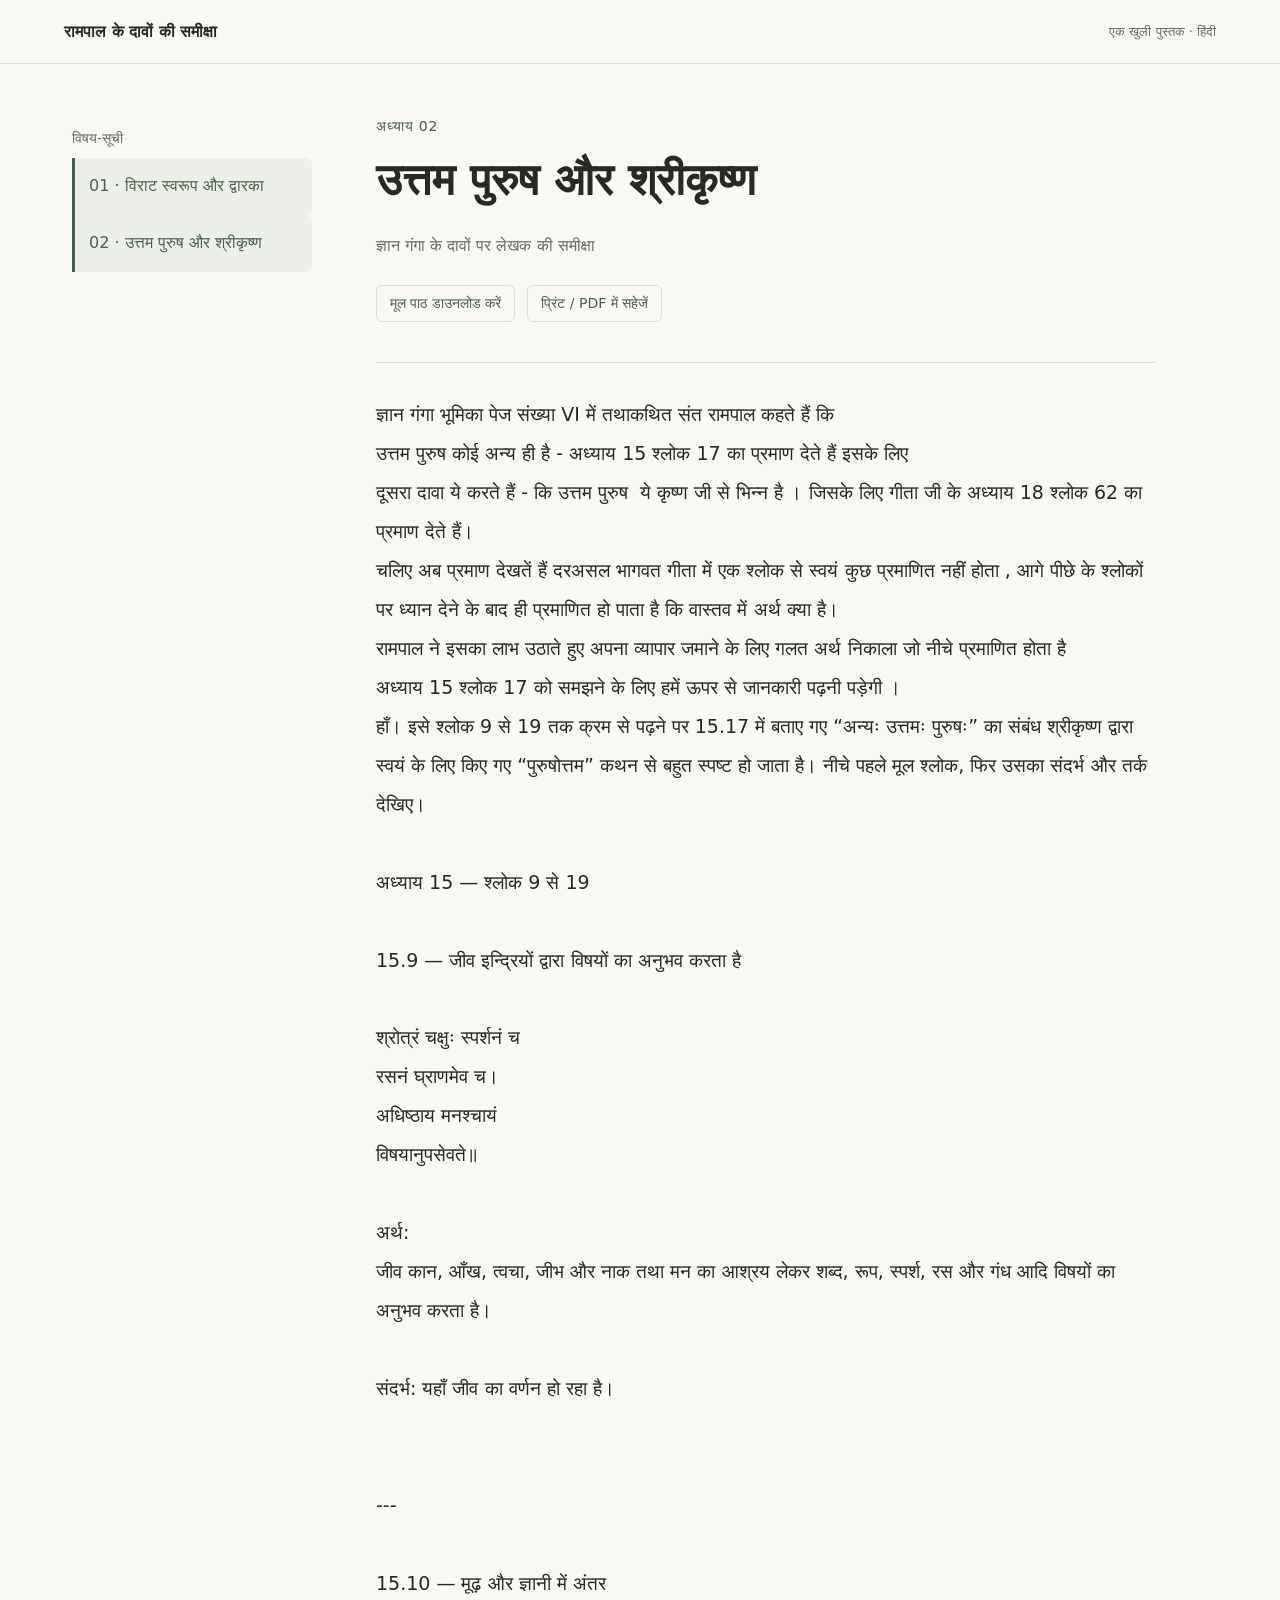
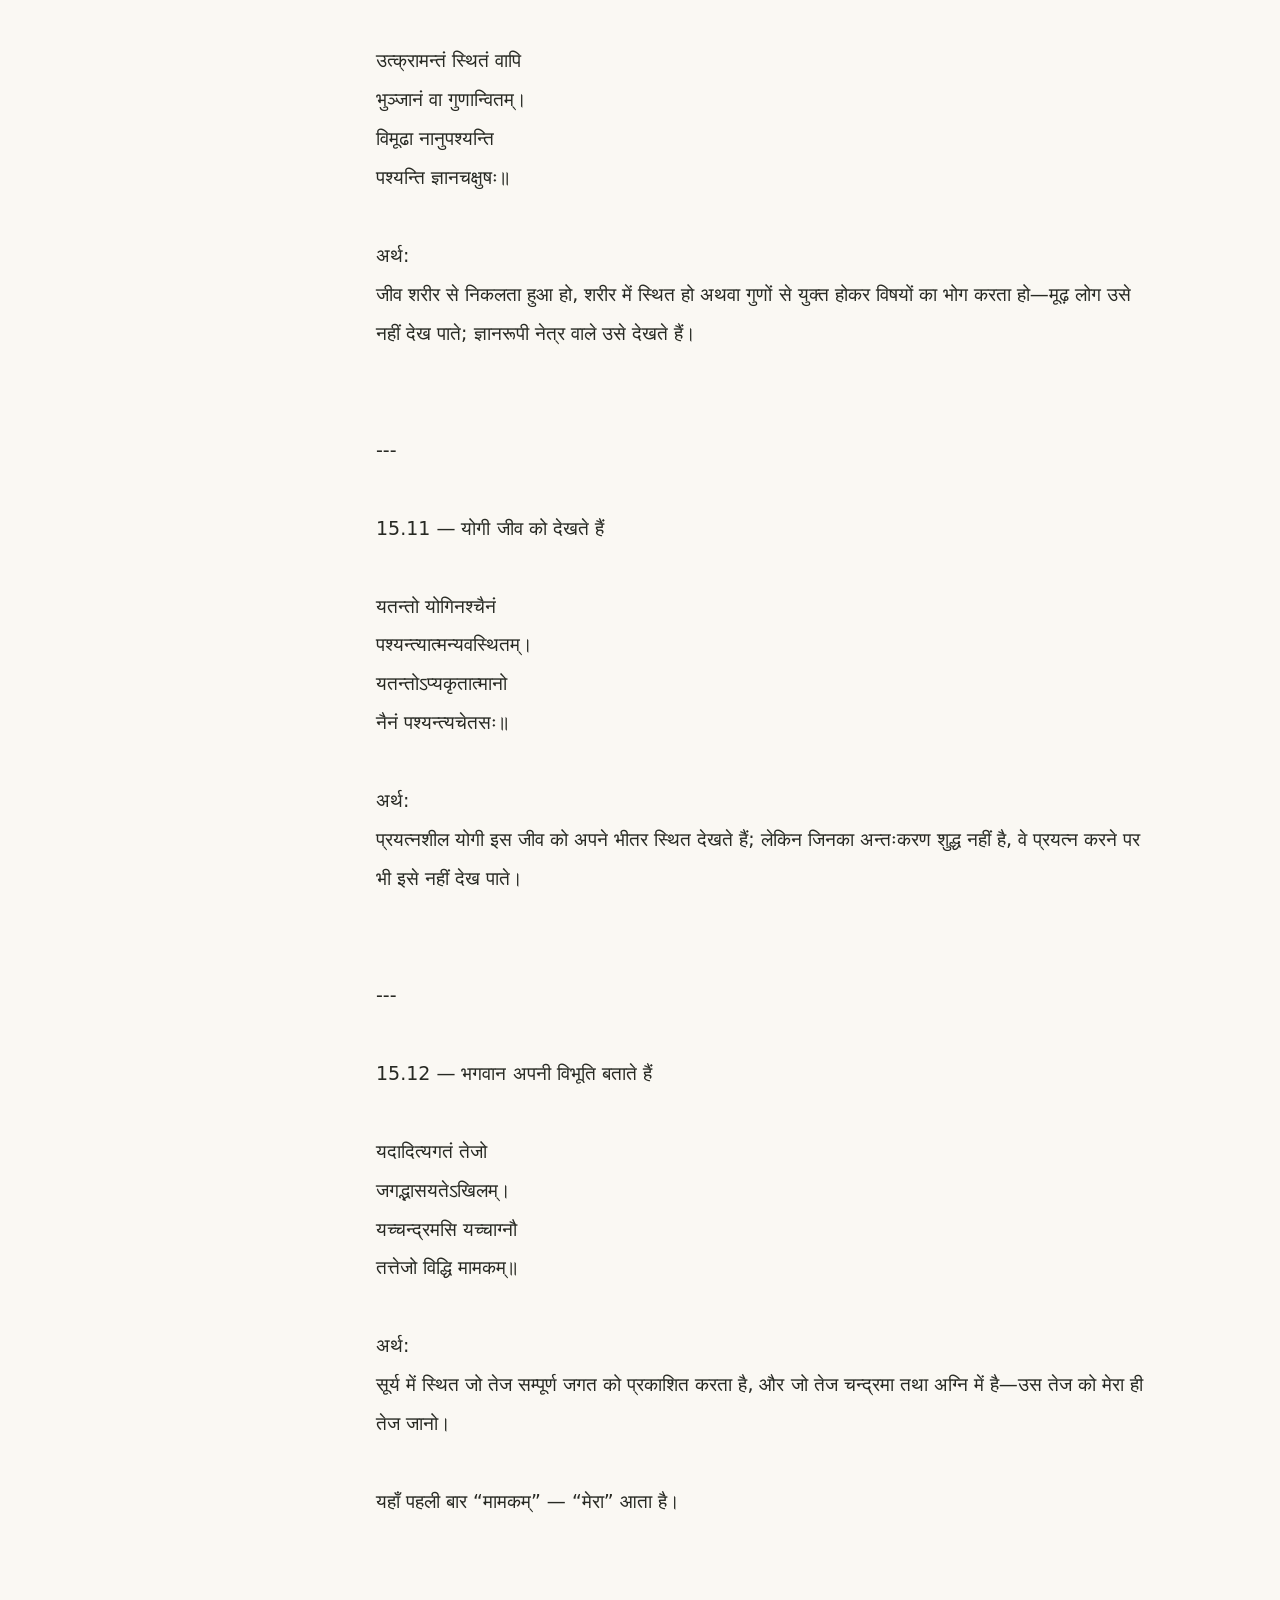
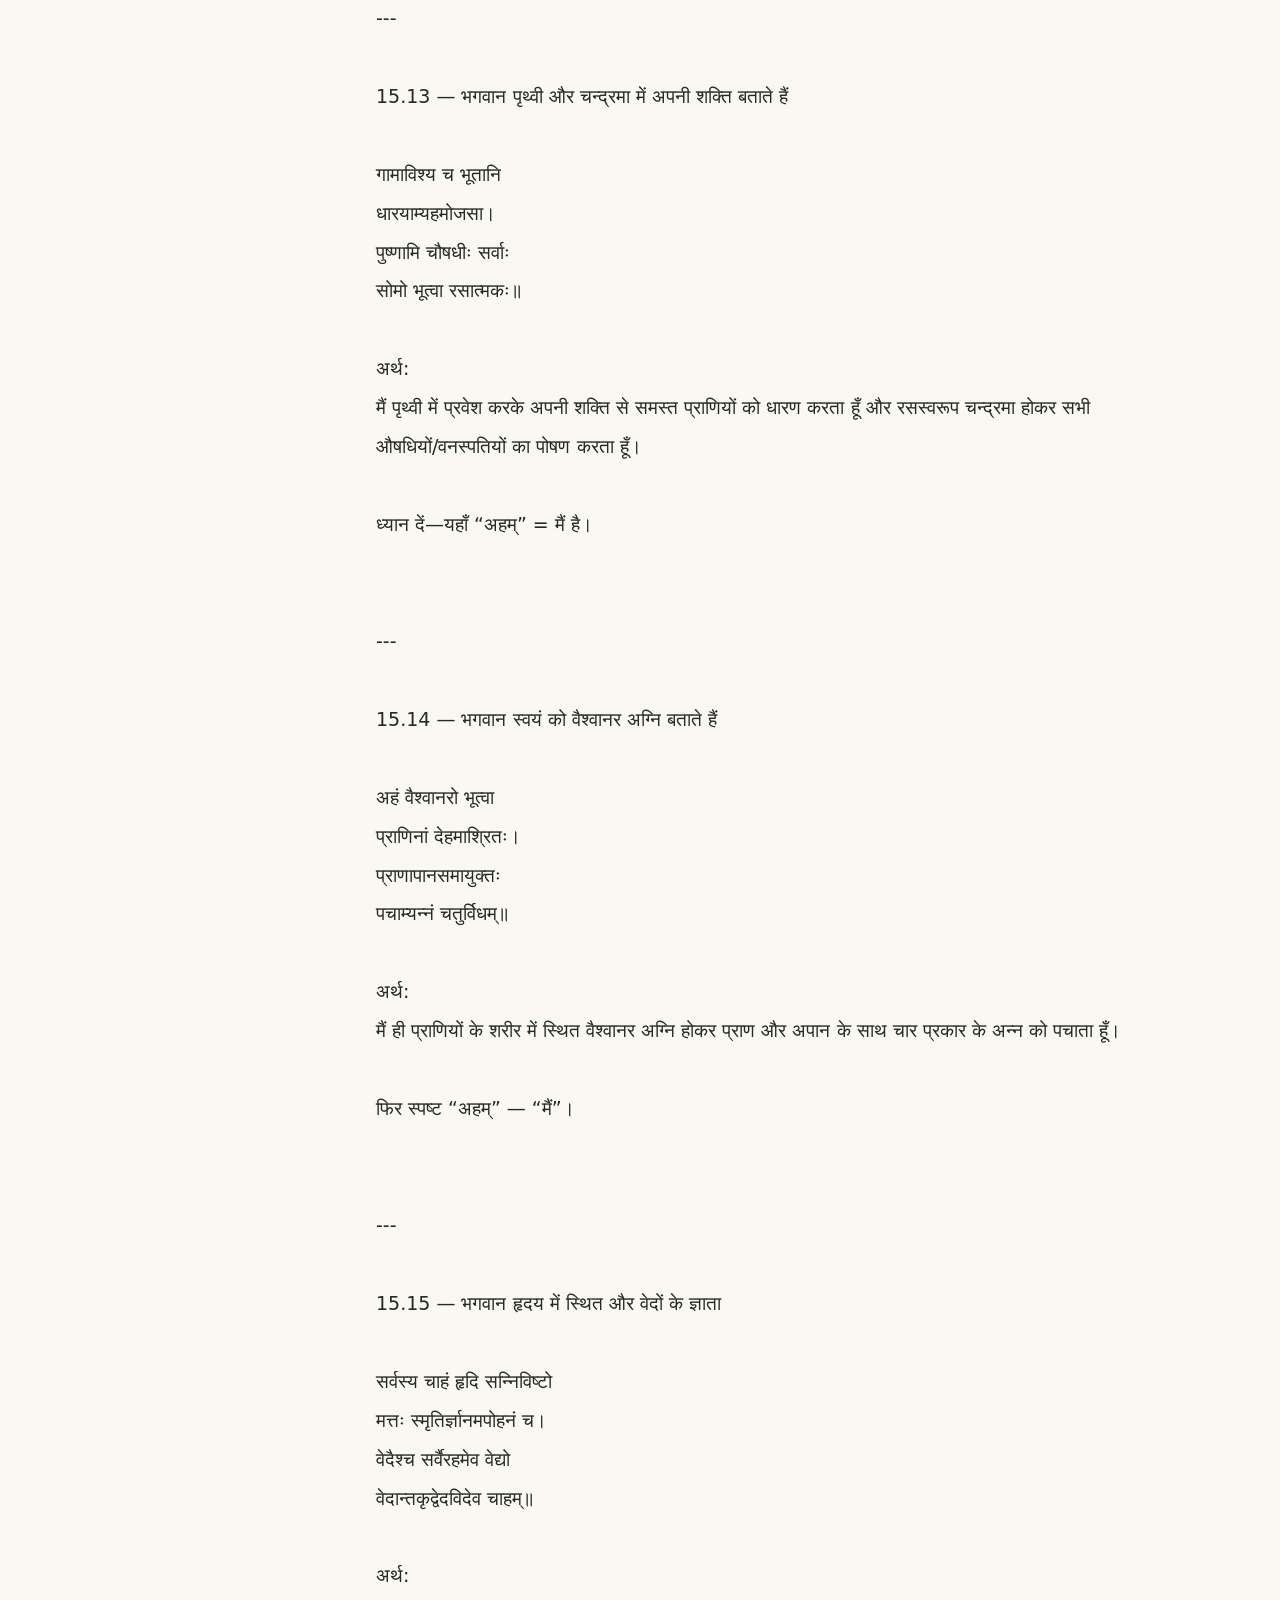
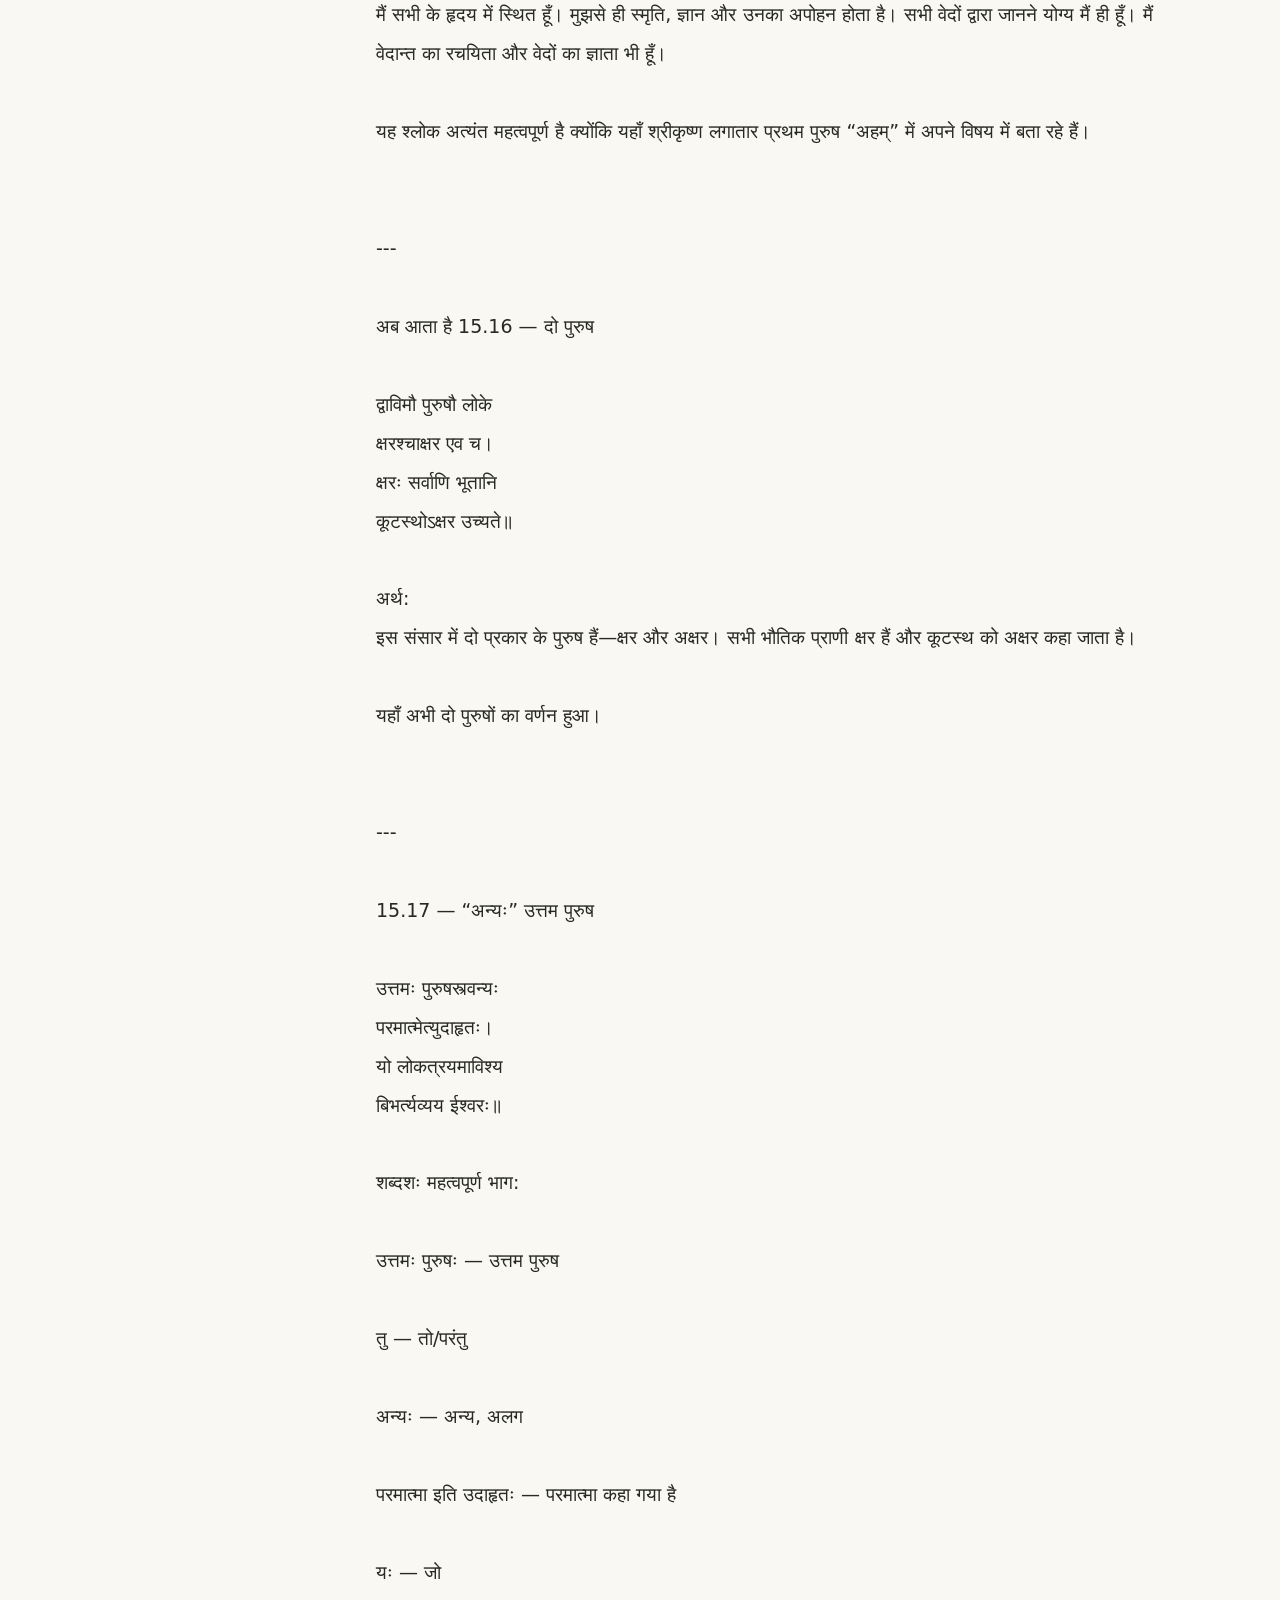
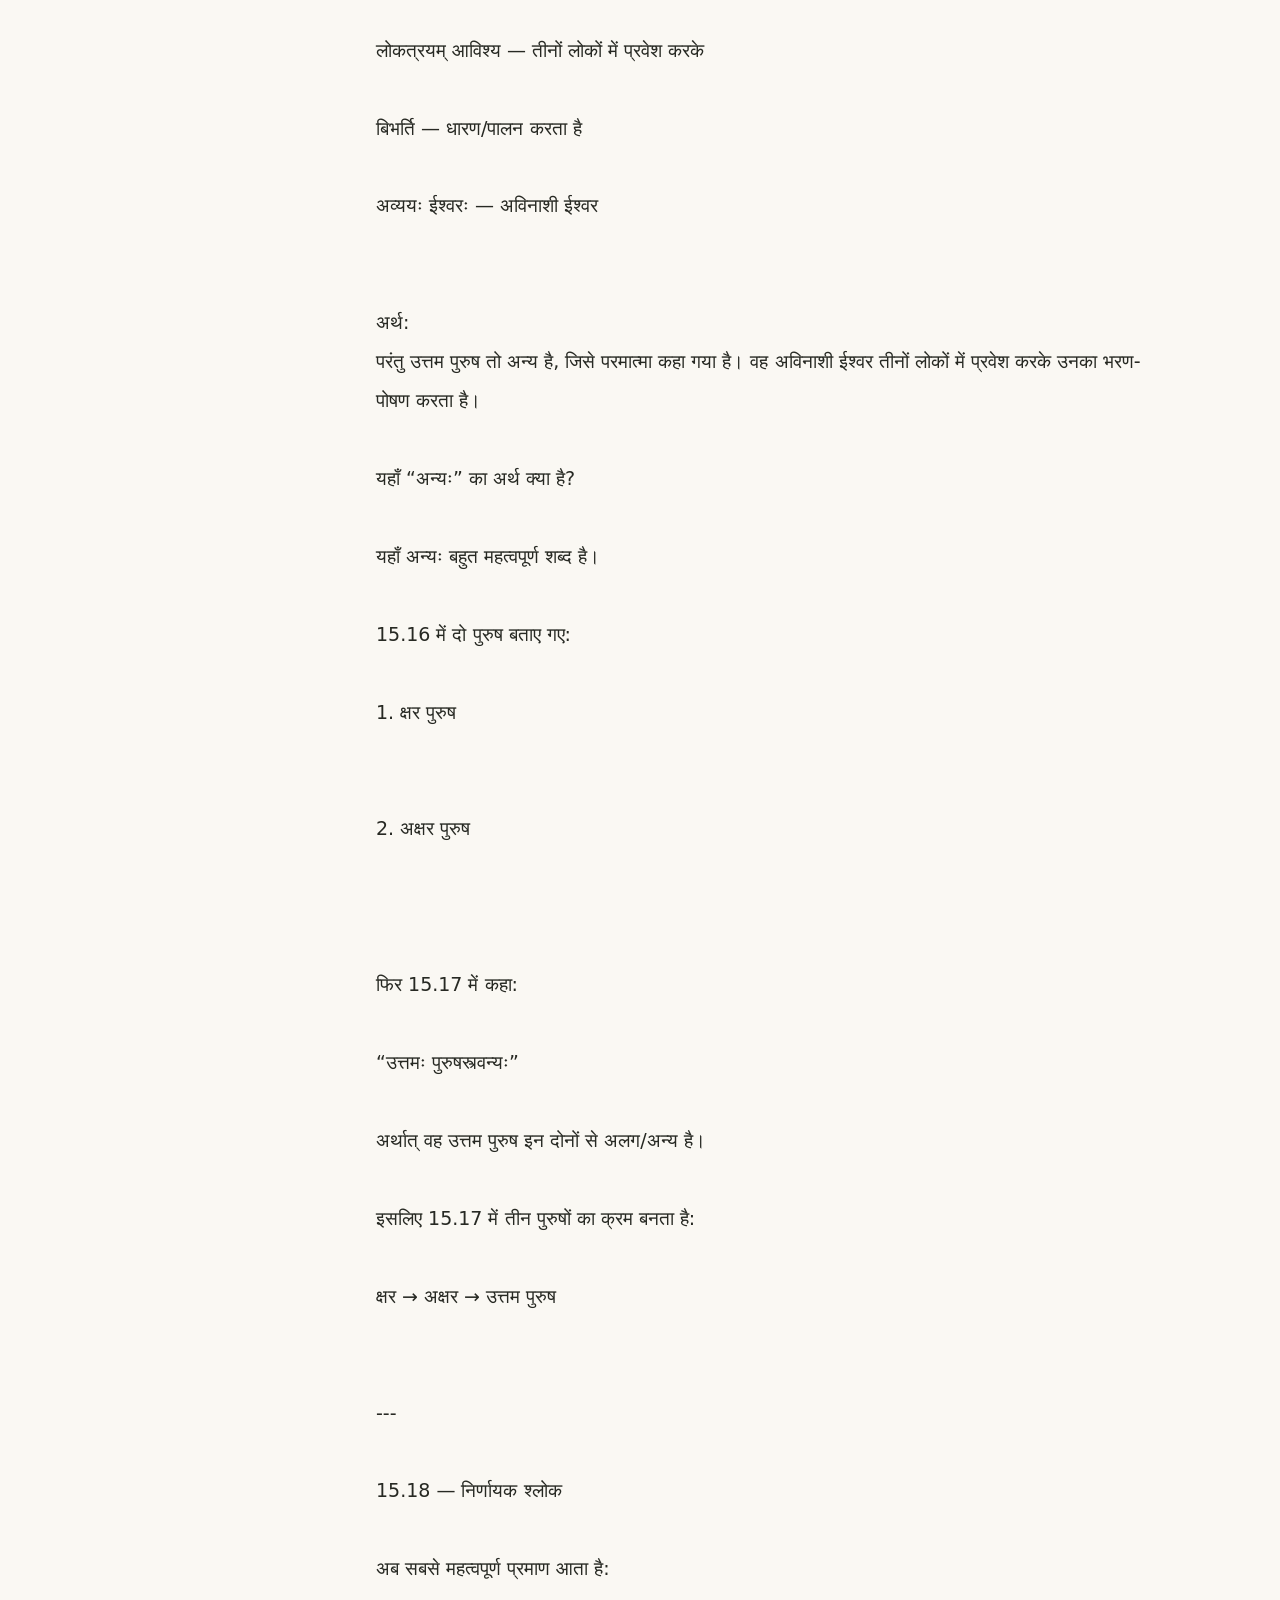
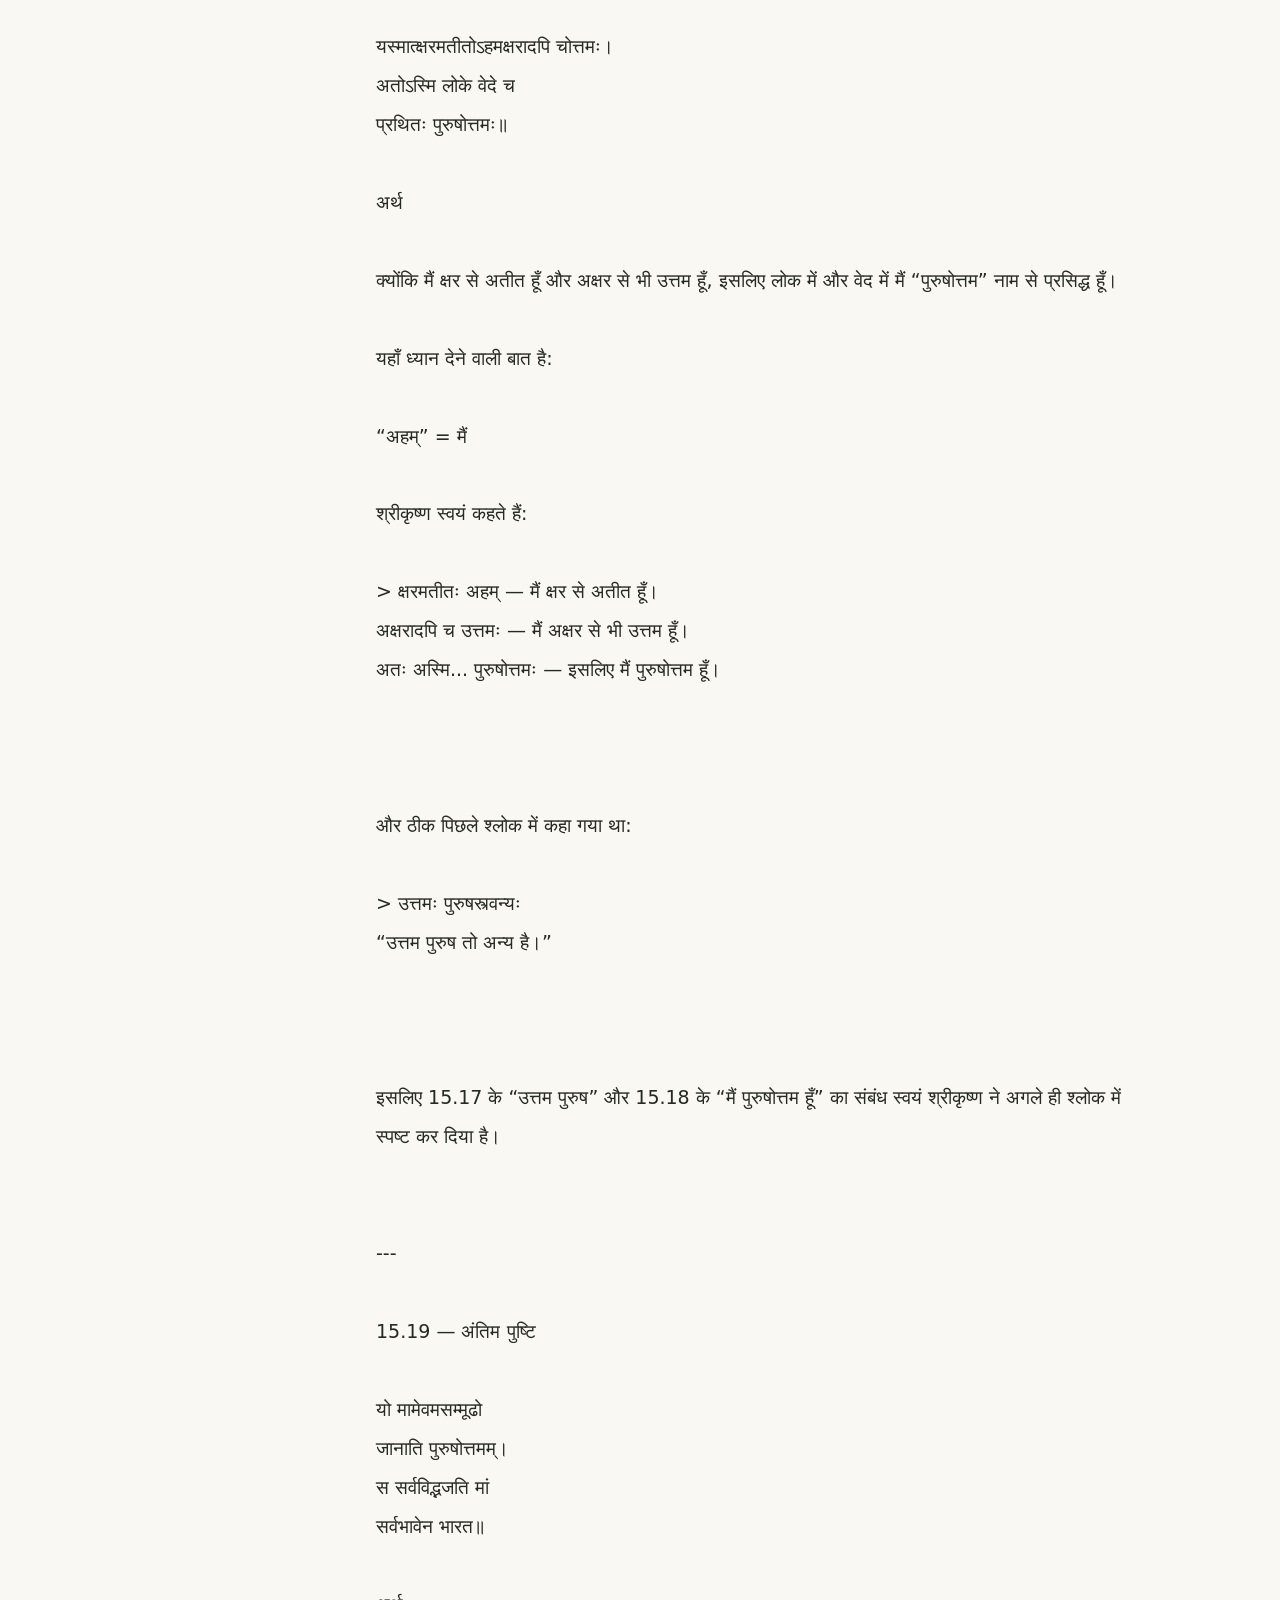
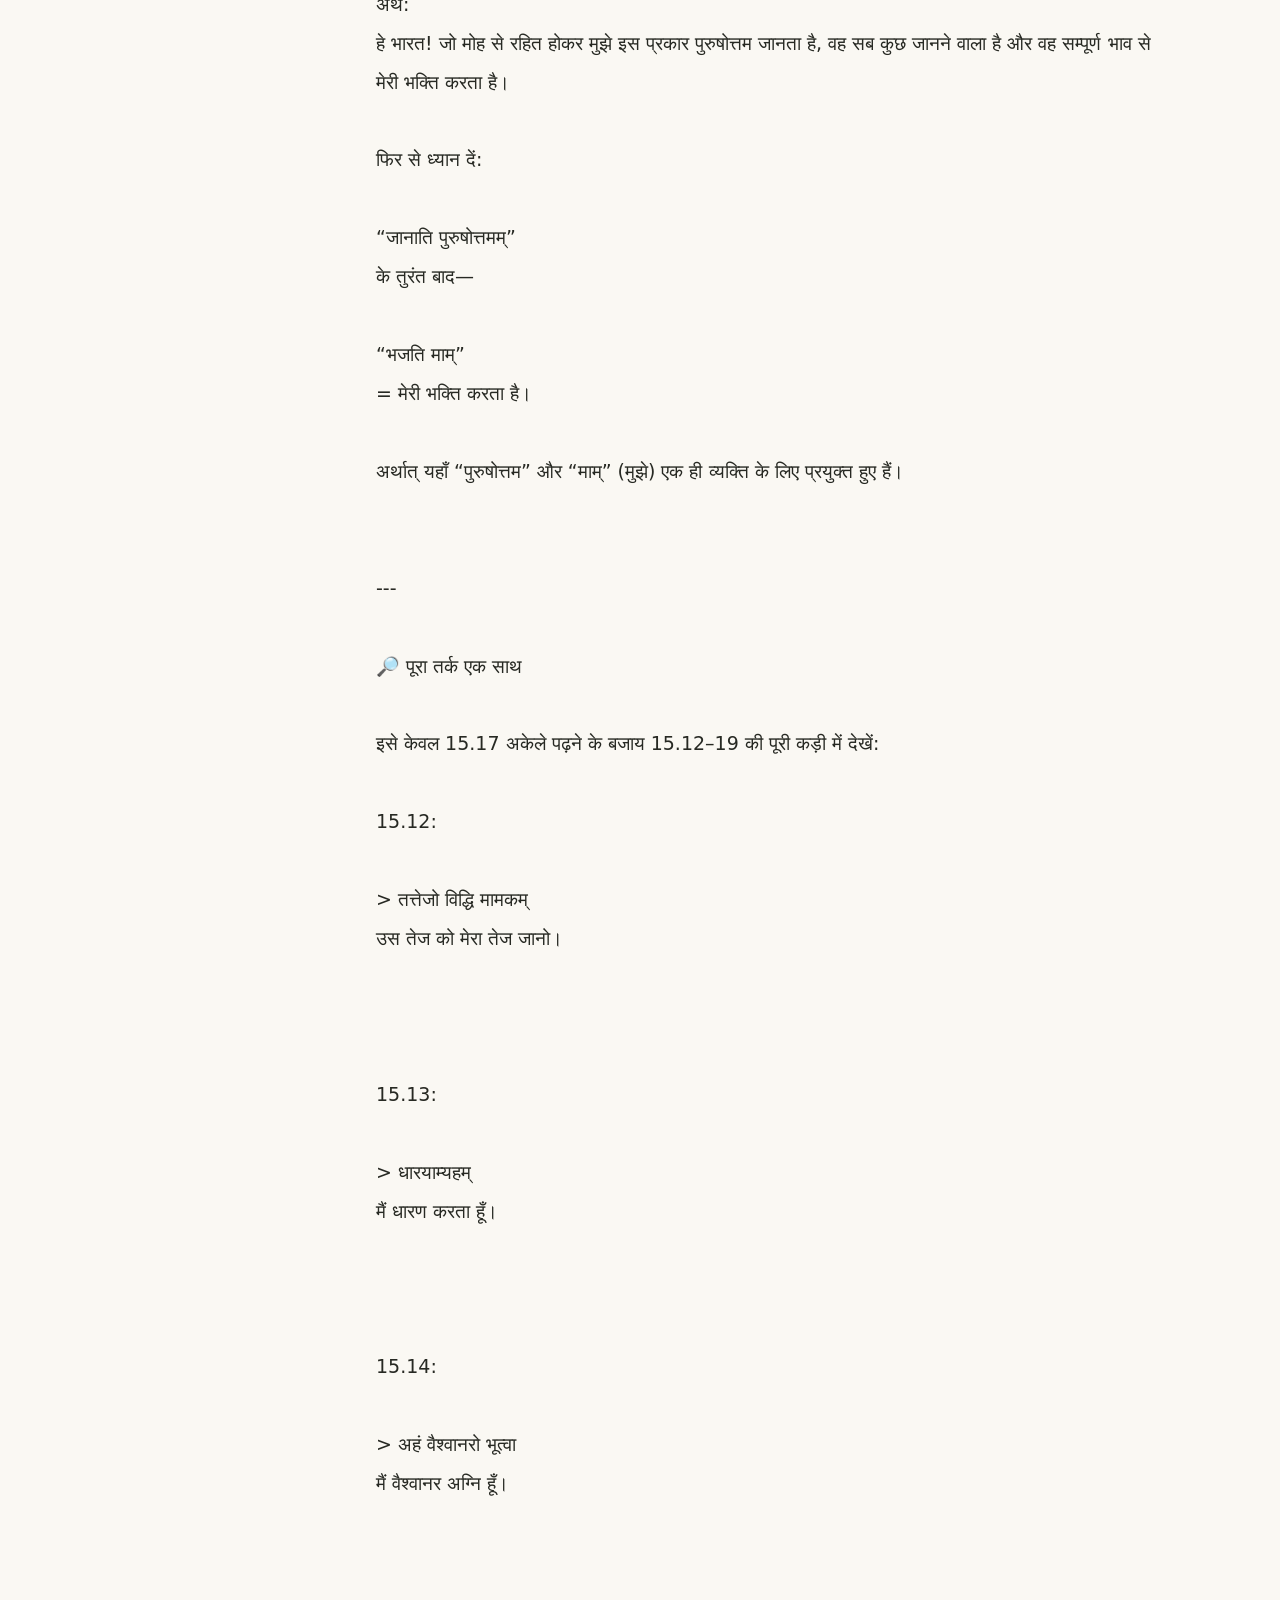
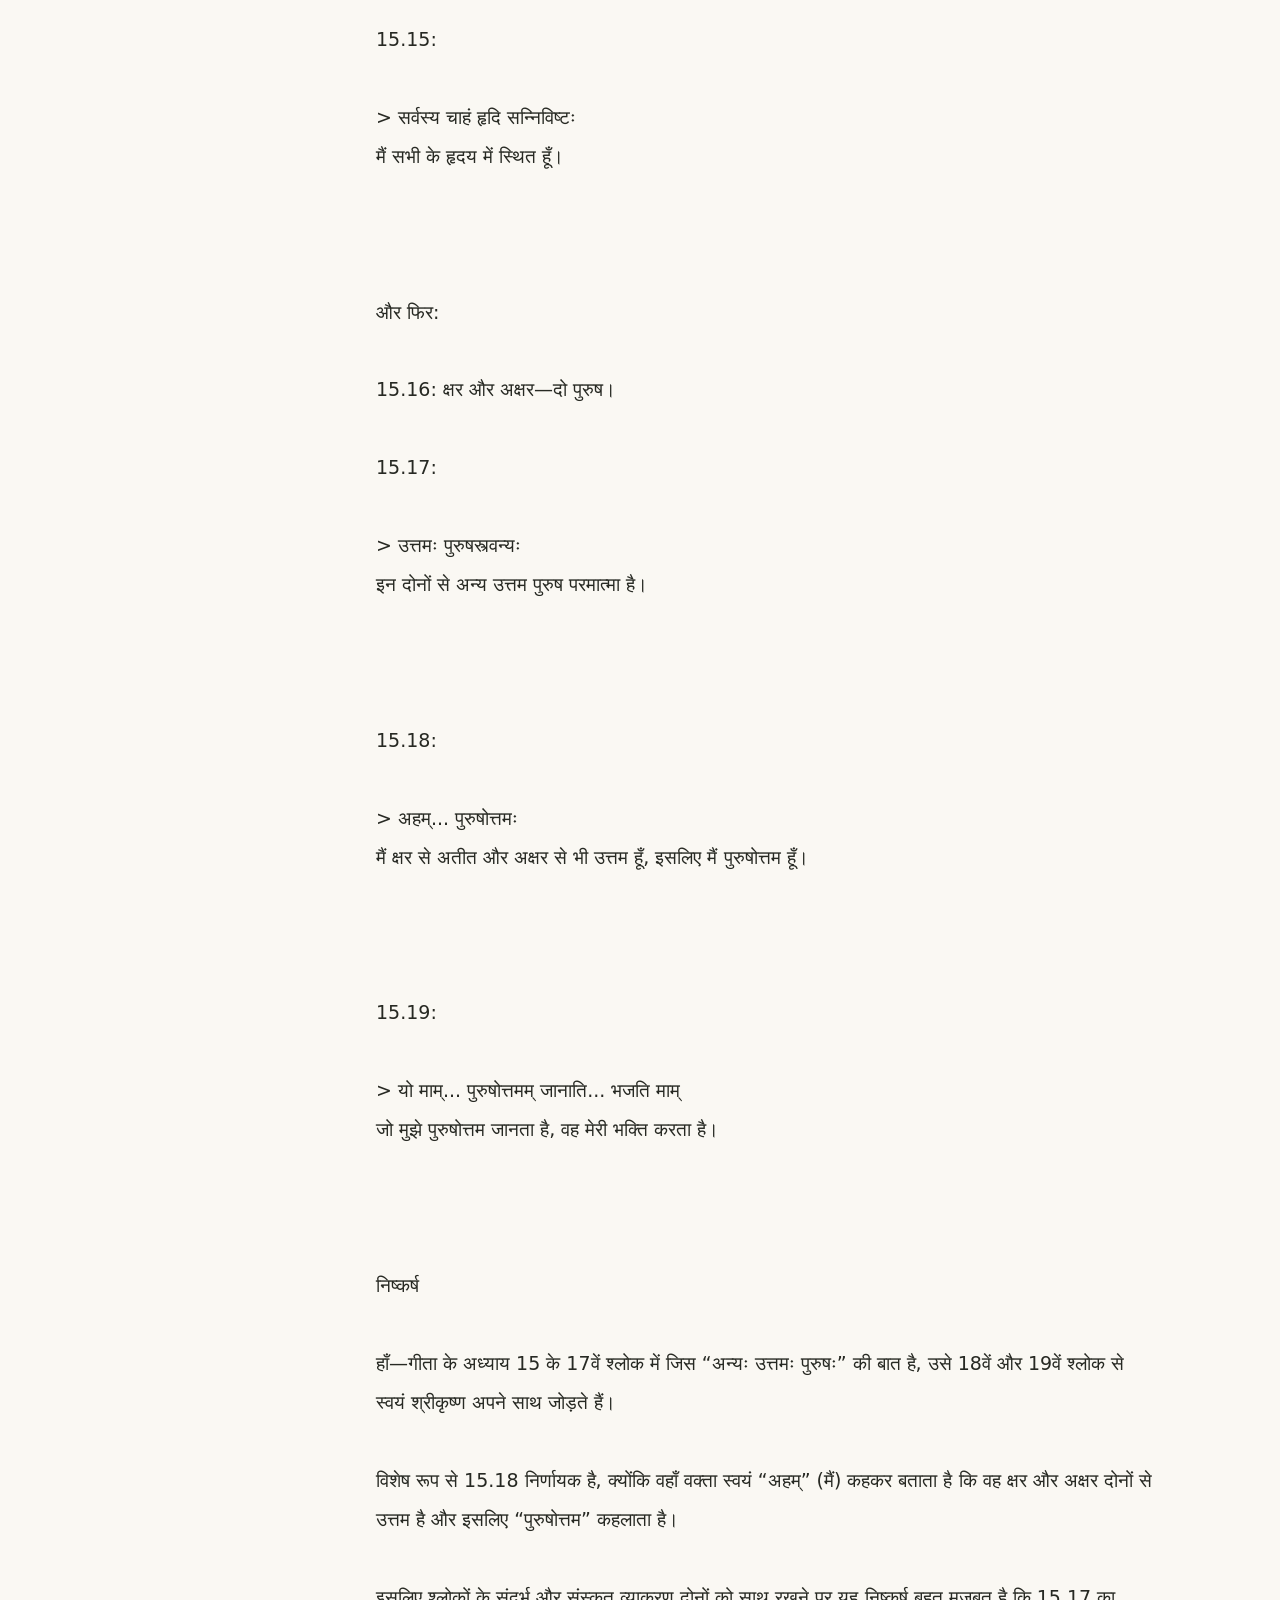
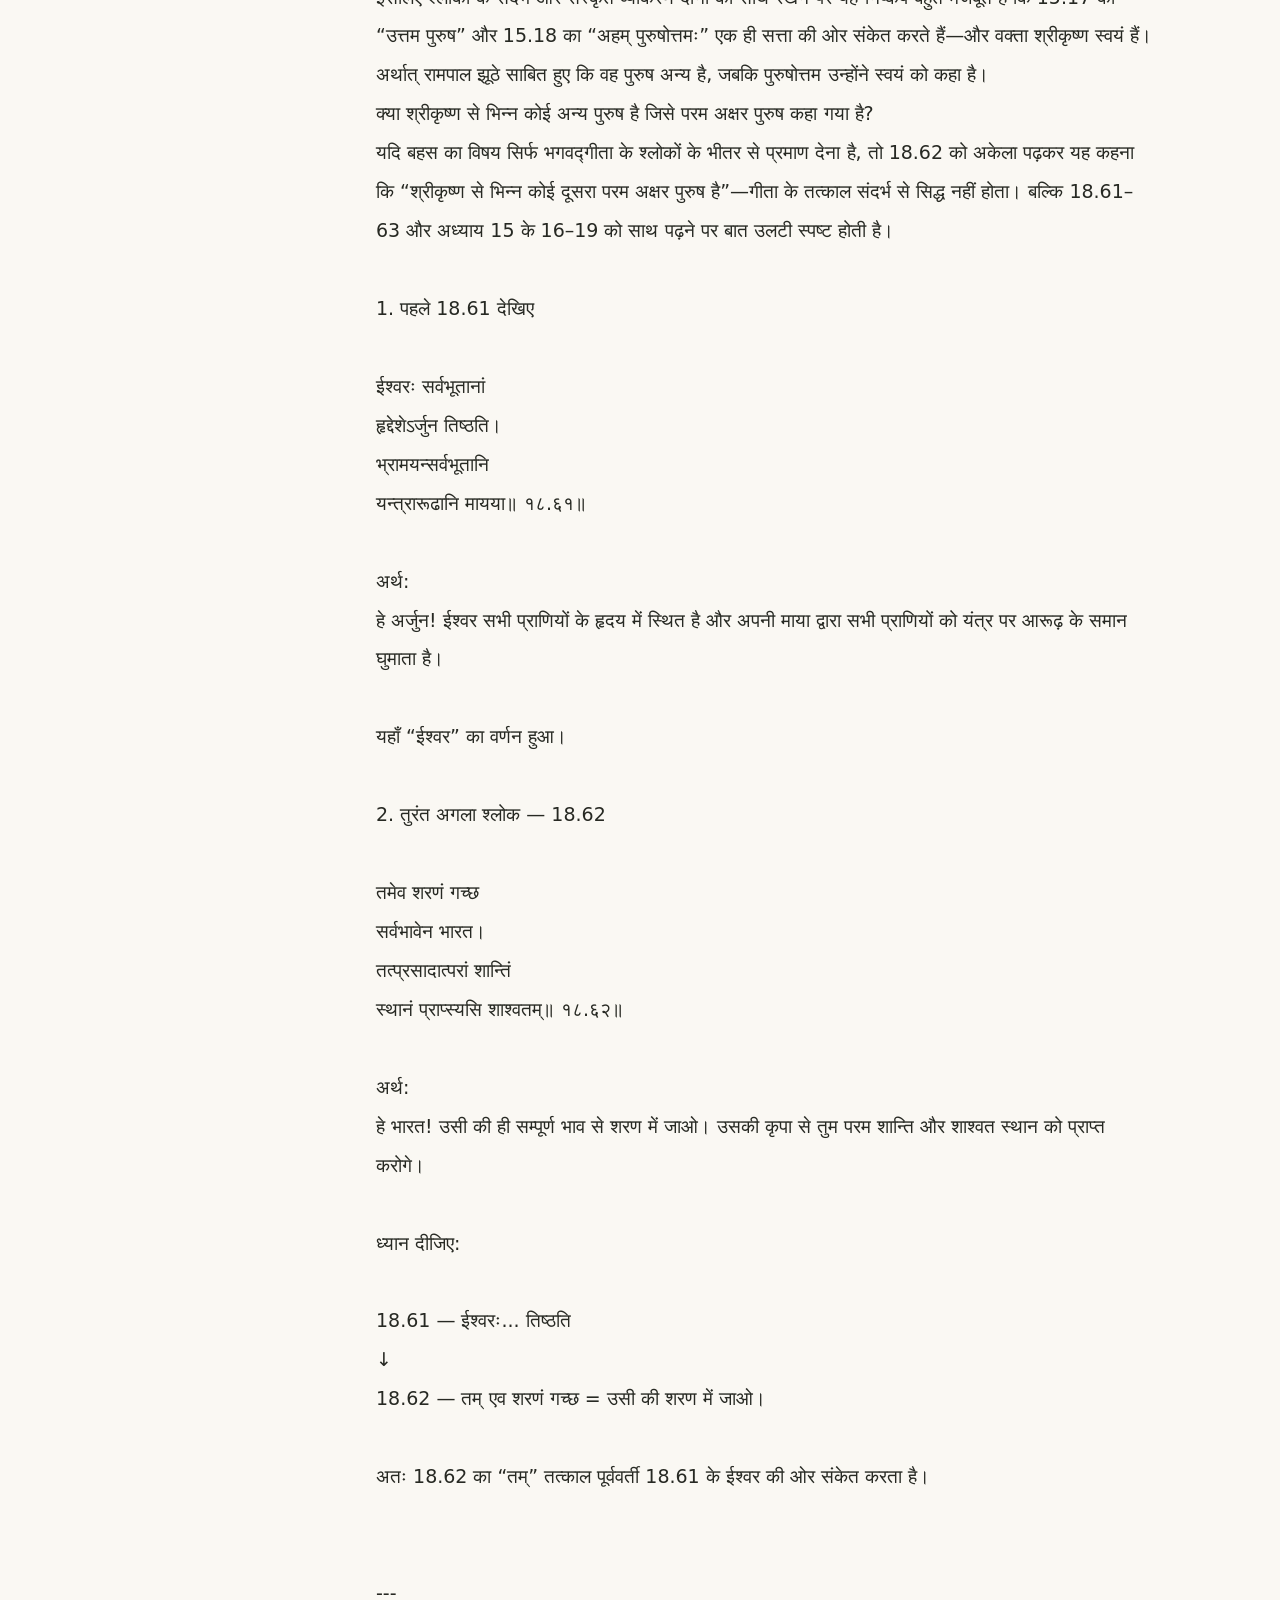
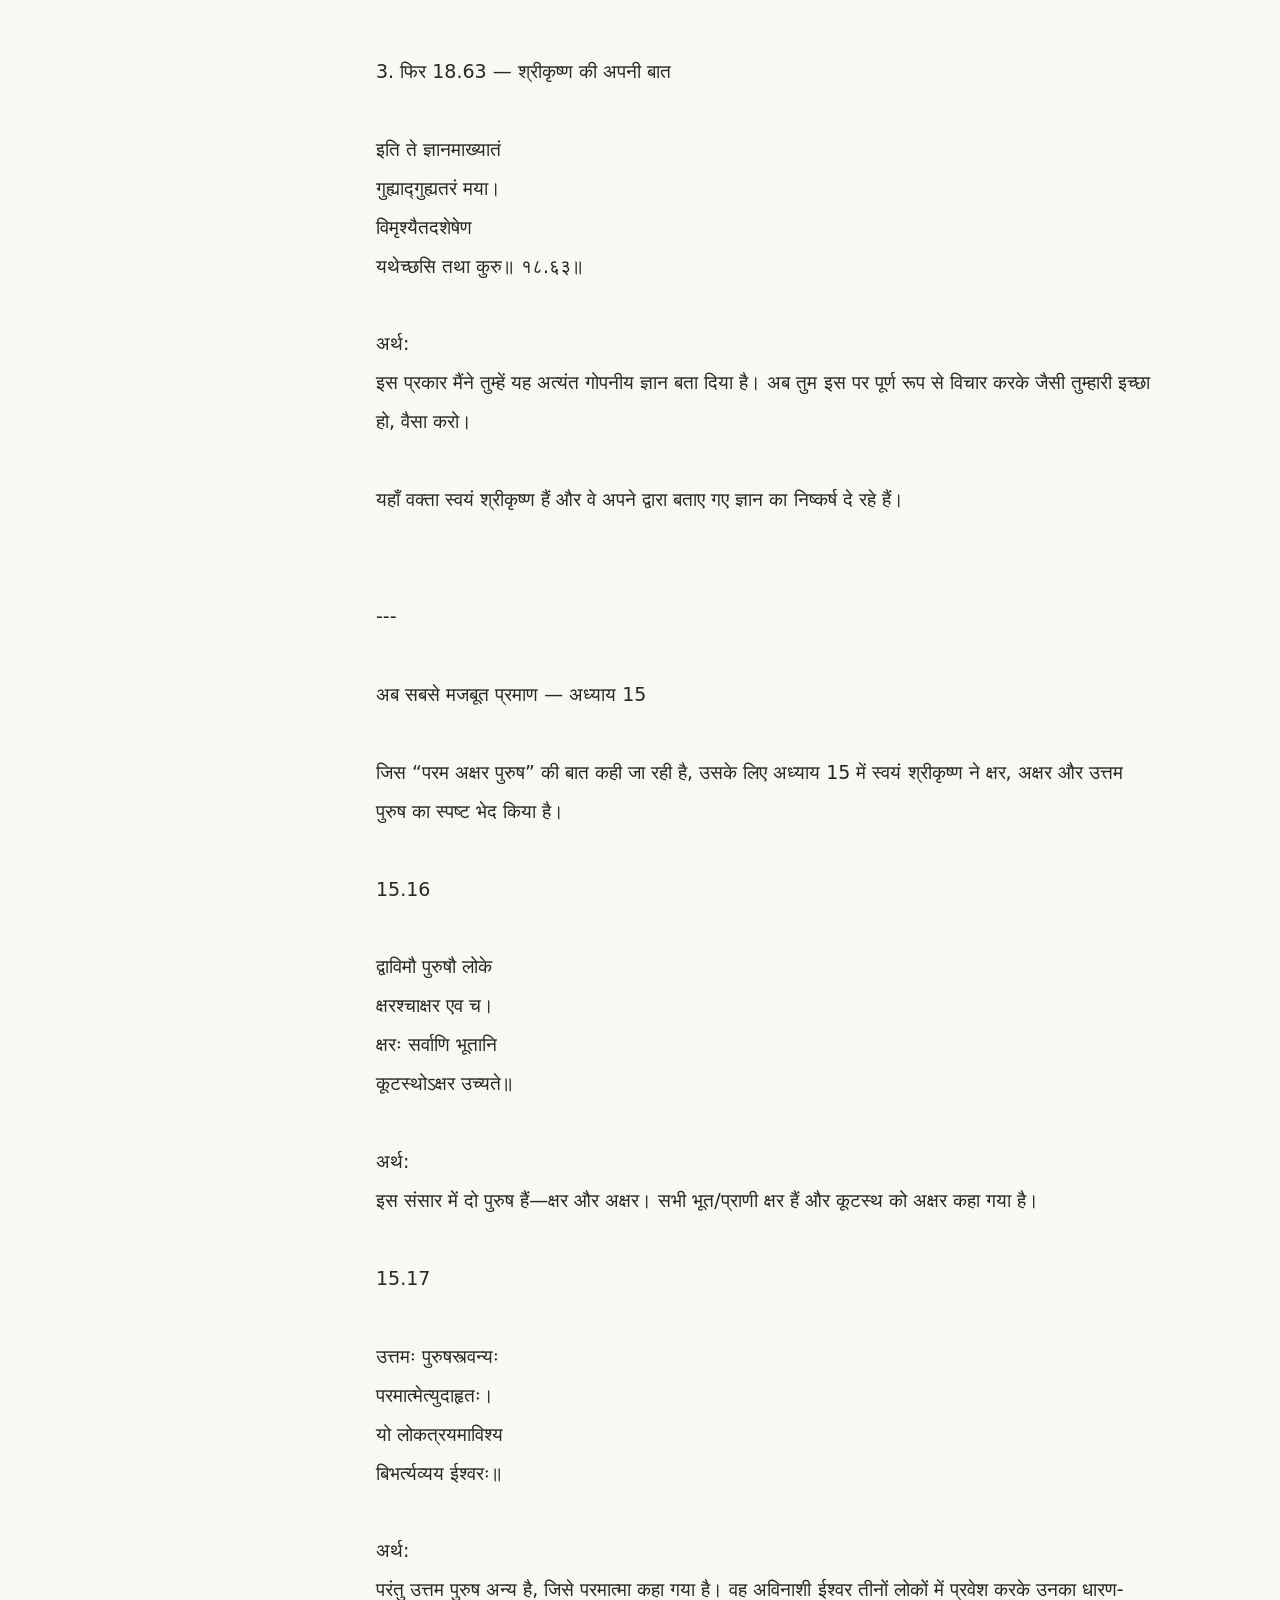
==== chapter-02.html @ 692fb27c "Add second Hindi chapter with complete original text and chapter navigation" ====
<!doctype html>
<html lang="hi">
<head>
<meta charset="utf-8">
<meta name="viewport" content="width=device-width, initial-scale=1">
<meta name="description" content="रामपाल के दावों पर पाठ आधारित समीक्षा — द्वितीय अध्याय।">
<title>अध्याय 2 — उत्तम पुरुष और श्रीकृष्ण</title>
<style>
:root{color-scheme:light;--paper:#faf8f3;--ink:#272923;--muted:#686b60;--line:#dddcd2;--accent:#47604b}
*{box-sizing:border-box}html{scroll-behavior:smooth}body{margin:0;background:var(--paper);color:var(--ink);font-family:"Nirmala UI","Mangal",system-ui,sans-serif}
header{border-bottom:1px solid var(--line);padding:22px 5vw;display:flex;justify-content:space-between;align-items:center;gap:20px}header a{color:var(--ink);text-decoration:none;font-weight:700}.tag{font-size:13px;color:var(--muted)}
.layout{max-width:1200px;margin:auto;display:grid;grid-template-columns:240px minmax(0,1fr);gap:64px;padding:54px 32px}
aside{align-self:start;position:sticky;top:30px}aside h2{font-size:14px;color:var(--muted);font-weight:500}nav a{display:block;padding:14px;border-left:3px solid var(--accent);background:#edf0e8;color:var(--accent);text-decoration:none;line-height:1.8;border-radius:0 6px 6px 0}
main{min-width:0;max-width:780px}.eyebrow{color:var(--accent);font-size:14px;letter-spacing:.06em}h1{font-size:clamp(28px,4vw,44px);line-height:1.5;margin:12px 0 18px;font-weight:650}.intro{color:var(--muted);line-height:1.9}.tools{display:flex;flex-wrap:wrap;gap:12px;margin:24px 0 40px}.tools a,.tools button{font:inherit;font-size:14px;color:var(--accent);background:transparent;border:1px solid var(--line);border-radius:6px;padding:9px 13px;cursor:pointer;text-decoration:none}
article{white-space:pre-wrap;overflow-wrap:anywhere;font-size:19px;line-height:2.05;border-top:1px solid var(--line);padding-top:32px}footer{margin-top:48px;padding:24px 0;border-top:1px solid var(--line);color:var(--muted);font-size:14px}footer a{color:var(--accent)}a:focus-visible,button:focus-visible{outline:3px solid #aa782e;outline-offset:4px}
@media(max-width:800px){.layout{grid-template-columns:1fr;gap:28px;padding:28px 20px}aside{position:static}header{padding:18px 20px}.tag{display:none}article{font-size:18px}nav a{padding:10px 14px}}
@media print{header,aside,.tools,footer{display:none}.layout{display:block;padding:0}main{max-width:none}body{background:white}article{font-size:12pt;line-height:1.8}h1{font-size:23pt}}
</style>
</head>
<body>
<header><a href="./">रामपाल के दावों की समीक्षा</a><span class="tag">एक खुली पुस्तक · हिंदी</span></header>
<div class="layout">
<aside aria-label="अध्याय सूची"><h2>विषय-सूची</h2><nav><a href="index.html#chapter">01 · विराट स्वरूप और द्वारका</a><a href="chapter-02.html#chapter" aria-current="page">02 · उत्तम पुरुष और श्रीकृष्ण</a></nav></aside>
<main id="chapter">
<div class="eyebrow">अध्याय 02</div>
<h1>उत्तम पुरुष और श्रीकृष्ण</h1>
<p class="intro">ज्ञान गंगा के दावों पर लेखक की समीक्षा</p>
<div class="tools"><a href="chapters/chapter-02.txt" download>मूल पाठ डाउनलोड करें</a><button type="button" onclick="window.print()">प्रिंट / PDF में सहेजें</button></div>
<article id="chapter-content" aria-label="अध्याय का मूल पाठ">ज्ञान गंगा भूमिका पेज संख्या VI में तथाकथित संत रामपाल कहते हैं कि
उत्तम पुरुष कोई अन्य ही है - अध्याय 15 श्लोक 17 का प्रमाण देते हैं इसके लिए
दूसरा दावा ये करते हैं - कि उत्तम पुरुष&#160;&#160;ये कृष्ण जी से भिन्न है । जिसके लिए गीता जी के अध्याय 18 श्लोक 62 का प्रमाण देते हैं।
चलिए अब प्रमाण देखतें हैं दरअसल भागवत गीता में एक श्लोक से स्वयं कुछ प्रमाणित नहीं होता , आगे पीछे के श्लोकों पर ध्यान देने के बाद ही प्रमाणित हो पाता है कि वास्तव में अर्थ क्या है।
रामपाल ने इसका लाभ उठाते हुए अपना व्यापार जमाने के लिए गलत अर्थ निकाला जो नीचे प्रमाणित होता है
अध्याय 15 श्लोक 17 को समझने के लिए हमें ऊपर से जानकारी पढ़नी पड़ेगी ।
हाँ। इसे श्लोक 9 से 19 तक क्रम से पढ़ने पर 15.17 में बताए गए “अन्यः उत्तमः पुरुषः” का संबंध श्रीकृष्ण द्वारा स्वयं के लिए किए गए “पुरुषोत्तम” कथन से बहुत स्पष्ट हो जाता है। नीचे पहले मूल श्लोक, फिर उसका संदर्भ और तर्क देखिए।

अध्याय 15 — श्लोक 9 से 19

15.9 — जीव इन्द्रियों द्वारा विषयों का अनुभव करता है

श्रोत्रं चक्षुः स्पर्शनं च
रसनं घ्राणमेव च।
अधिष्ठाय मनश्चायं
विषयानुपसेवते॥

अर्थ:
जीव कान, आँख, त्वचा, जीभ और नाक तथा मन का आश्रय लेकर शब्द, रूप, स्पर्श, रस और गंध आदि विषयों का अनुभव करता है।

संदर्भ: यहाँ जीव का वर्णन हो रहा है।


---

15.10 — मूढ़ और ज्ञानी में अंतर

उत्क्रामन्तं स्थितं वापि
भुञ्जानं वा गुणान्वितम्।
विमूढा नानुपश्यन्ति
पश्यन्ति ज्ञानचक्षुषः॥

अर्थ:
जीव शरीर से निकलता हुआ हो, शरीर में स्थित हो अथवा गुणों से युक्त होकर विषयों का भोग करता हो—मूढ़ लोग उसे नहीं देख पाते; ज्ञानरूपी नेत्र वाले उसे देखते हैं।


---

15.11 — योगी जीव को देखते हैं

यतन्तो योगिनश्चैनं
पश्यन्त्यात्मन्यवस्थितम्।
यतन्तोऽप्यकृतात्मानो
नैनं पश्यन्त्यचेतसः॥

अर्थ:
प्रयत्नशील योगी इस जीव को अपने भीतर स्थित देखते हैं; लेकिन जिनका अन्तःकरण शुद्ध नहीं है, वे प्रयत्न करने पर भी इसे नहीं देख पाते।


---

15.12 — भगवान अपनी विभूति बताते हैं

यदादित्यगतं तेजो
जगद्भासयतेऽखिलम्।
यच्चन्द्रमसि यच्चाग्नौ
तत्तेजो विद्धि मामकम्॥

अर्थ:
सूर्य में स्थित जो तेज सम्पूर्ण जगत को प्रकाशित करता है, और जो तेज चन्द्रमा तथा अग्नि में है—उस तेज को मेरा ही तेज जानो।

यहाँ पहली बार “मामकम्” — “मेरा” आता है।


---

15.13 — भगवान पृथ्वी और चन्द्रमा में अपनी शक्ति बताते हैं

गामाविश्य च भूतानि
धारयाम्यहमोजसा।
पुष्णामि चौषधीः सर्वाः
सोमो भूत्वा रसात्मकः॥

अर्थ:
मैं पृथ्वी में प्रवेश करके अपनी शक्ति से समस्त प्राणियों को धारण करता हूँ और रसस्वरूप चन्द्रमा होकर सभी औषधियों/वनस्पतियों का पोषण करता हूँ।

ध्यान दें—यहाँ “अहम्” = मैं है।


---

15.14 — भगवान स्वयं को वैश्वानर अग्नि बताते हैं

अहं वैश्वानरो भूत्वा
प्राणिनां देहमाश्रितः।
प्राणापानसमायुक्तः
पचाम्यन्नं चतुर्विधम्॥

अर्थ:
मैं ही प्राणियों के शरीर में स्थित वैश्वानर अग्नि होकर प्राण और अपान के साथ चार प्रकार के अन्न को पचाता हूँ।

फिर स्पष्ट “अहम्” — “मैं”।


---

15.15 — भगवान हृदय में स्थित और वेदों के ज्ञाता

सर्वस्य चाहं हृदि सन्निविष्टो
मत्तः स्मृतिर्ज्ञानमपोहनं च।
वेदैश्च सर्वैरहमेव वेद्यो
वेदान्तकृद्वेदविदेव चाहम्॥

अर्थ:
मैं सभी के हृदय में स्थित हूँ। मुझसे ही स्मृति, ज्ञान और उनका अपोहन होता है। सभी वेदों द्वारा जानने योग्य मैं ही हूँ। मैं वेदान्त का रचयिता और वेदों का ज्ञाता भी हूँ।

यह श्लोक अत्यंत महत्वपूर्ण है क्योंकि यहाँ श्रीकृष्ण लगातार प्रथम पुरुष “अहम्” में अपने विषय में बता रहे हैं।


---

अब आता है 15.16 — दो पुरुष

द्वाविमौ पुरुषौ लोके
क्षरश्चाक्षर एव च।
क्षरः सर्वाणि भूतानि
कूटस्थोऽक्षर उच्यते॥

अर्थ:
इस संसार में दो प्रकार के पुरुष हैं—क्षर और अक्षर। सभी भौतिक प्राणी क्षर हैं और कूटस्थ को अक्षर कहा जाता है।

यहाँ अभी दो पुरुषों का वर्णन हुआ।


---

15.17 — “अन्यः” उत्तम पुरुष

उत्तमः पुरुषस्त्वन्यः
परमात्मेत्युदाहृतः।
यो लोकत्रयमाविश्य
बिभर्त्यव्यय ईश्वरः॥

शब्दशः महत्वपूर्ण भाग:

उत्तमः पुरुषः — उत्तम पुरुष

तु — तो/परंतु

अन्यः — अन्य, अलग

परमात्मा इति उदाहृतः — परमात्मा कहा गया है

यः — जो

लोकत्रयम् आविश्य — तीनों लोकों में प्रवेश करके

बिभर्ति — धारण/पालन करता है

अव्ययः ईश्वरः — अविनाशी ईश्वर


अर्थ:
परंतु उत्तम पुरुष तो अन्य है, जिसे परमात्मा कहा गया है। वह अविनाशी ईश्वर तीनों लोकों में प्रवेश करके उनका भरण-पोषण करता है।

यहाँ “अन्यः” का अर्थ क्या है?

यहाँ अन्यः बहुत महत्वपूर्ण शब्द है।

15.16 में दो पुरुष बताए गए:

1. क्षर पुरुष


2. अक्षर पुरुष



फिर 15.17 में कहा:

“उत्तमः पुरुषस्त्वन्यः”

अर्थात् वह उत्तम पुरुष इन दोनों से अलग/अन्य है।

इसलिए 15.17 में तीन पुरुषों का क्रम बनता है:

क्षर → अक्षर → उत्तम पुरुष


---

15.18 — निर्णायक श्लोक

अब सबसे महत्वपूर्ण प्रमाण आता है:

यस्मात्क्षरमतीतोऽहमक्षरादपि चोत्तमः।
अतोऽस्मि लोके वेदे च
प्रथितः पुरुषोत्तमः॥

अर्थ

क्योंकि मैं क्षर से अतीत हूँ और अक्षर से भी उत्तम हूँ, इसलिए लोक में और वेद में मैं “पुरुषोत्तम” नाम से प्रसिद्ध हूँ।

यहाँ ध्यान देने वाली बात है:

“अहम्” = मैं

श्रीकृष्ण स्वयं कहते हैं:

&gt; क्षरमतीतः अहम् — मैं क्षर से अतीत हूँ।
अक्षरादपि च उत्तमः — मैं अक्षर से भी उत्तम हूँ।
अतः अस्मि... पुरुषोत्तमः — इसलिए मैं पुरुषोत्तम हूँ।



और ठीक पिछले श्लोक में कहा गया था:

&gt; उत्तमः पुरुषस्त्वन्यः
“उत्तम पुरुष तो अन्य है।”



इसलिए 15.17 के “उत्तम पुरुष” और 15.18 के “मैं पुरुषोत्तम हूँ” का संबंध स्वयं श्रीकृष्ण ने अगले ही श्लोक में स्पष्ट कर दिया है।


---

15.19 — अंतिम पुष्टि

यो मामेवमसम्मूढो
जानाति पुरुषोत्तमम्।
स सर्वविद्भजति मां
सर्वभावेन भारत॥

अर्थ:
हे भारत! जो मोह से रहित होकर मुझे इस प्रकार पुरुषोत्तम जानता है, वह सब कुछ जानने वाला है और वह सम्पूर्ण भाव से मेरी भक्ति करता है।

फिर से ध्यान दें:

“जानाति पुरुषोत्तमम्”
के तुरंत बाद—

“भजति माम्”
= मेरी भक्ति करता है।

अर्थात् यहाँ “पुरुषोत्तम” और “माम्” (मुझे) एक ही व्यक्ति के लिए प्रयुक्त हुए हैं।


---

&#128270; पूरा तर्क एक साथ

इसे केवल 15.17 अकेले पढ़ने के बजाय 15.12–19 की पूरी कड़ी में देखें:

15.12:

&gt; तत्तेजो विद्धि मामकम्
उस तेज को मेरा तेज जानो।



15.13:

&gt; धारयाम्यहम्
मैं धारण करता हूँ।



15.14:

&gt; अहं वैश्वानरो भूत्वा
मैं वैश्वानर अग्नि हूँ।



15.15:

&gt; सर्वस्य चाहं हृदि सन्निविष्टः
मैं सभी के हृदय में स्थित हूँ।



और फिर:

15.16: क्षर और अक्षर—दो पुरुष।

15.17:

&gt; उत्तमः पुरुषस्त्वन्यः
इन दोनों से अन्य उत्तम पुरुष परमात्मा है।



15.18:

&gt; अहम्... पुरुषोत्तमः
मैं क्षर से अतीत और अक्षर से भी उत्तम हूँ, इसलिए मैं पुरुषोत्तम हूँ।



15.19:

&gt; यो माम्... पुरुषोत्तमम् जानाति... भजति माम्
जो मुझे पुरुषोत्तम जानता है, वह मेरी भक्ति करता है।



निष्कर्ष

हाँ—गीता के अध्याय 15 के 17वें श्लोक में जिस “अन्यः उत्तमः पुरुषः” की बात है, उसे 18वें और 19वें श्लोक से स्वयं श्रीकृष्ण अपने साथ जोड़ते हैं।

विशेष रूप से 15.18 निर्णायक है, क्योंकि वहाँ वक्ता स्वयं “अहम्” (मैं) कहकर बताता है कि वह क्षर और अक्षर दोनों से उत्तम है और इसलिए “पुरुषोत्तम” कहलाता है।

इसलिए श्लोकों के संदर्भ और संस्कृत व्याकरण दोनों को साथ रखने पर यह निष्कर्ष बहुत मजबूत है कि 15.17 का “उत्तम पुरुष” और 15.18 का “अहम् पुरुषोत्तमः” एक ही सत्ता की ओर संकेत करते हैं—और वक्ता श्रीकृष्ण स्वयं हैं।
अर्थात् रामपाल झूठे साबित हुए कि वह पुरुष अन्य है, जबकि पुरुषोत्तम उन्होंने स्वयं को कहा है।
क्या श्रीकृष्ण से भिन्न कोई अन्य पुरुष है जिसे परम अक्षर पुरुष कहा गया है?
यदि बहस का विषय सिर्फ भगवद्गीता के श्लोकों के भीतर से प्रमाण देना है, तो 18.62 को अकेला पढ़कर यह कहना कि “श्रीकृष्ण से भिन्न कोई दूसरा परम अक्षर पुरुष है”—गीता के तत्काल संदर्भ से सिद्ध नहीं होता। बल्कि 18.61–63 और अध्याय 15 के 16–19 को साथ पढ़ने पर बात उलटी स्पष्ट होती है।

1. पहले 18.61 देखिए

ईश्वरः सर्वभूतानां
हृद्देशेऽर्जुन तिष्ठति।
भ्रामयन्सर्वभूतानि
यन्त्रारूढानि मायया॥ १८.६१॥

अर्थ:
हे अर्जुन! ईश्वर सभी प्राणियों के हृदय में स्थित है और अपनी माया द्वारा सभी प्राणियों को यंत्र पर आरूढ़ के समान घुमाता है।

यहाँ “ईश्वर” का वर्णन हुआ।

2. तुरंत अगला श्लोक — 18.62

तमेव शरणं गच्छ
सर्वभावेन भारत।
तत्प्रसादात्परां शान्तिं
स्थानं प्राप्स्यसि शाश्वतम्॥ १८.६२॥

अर्थ:
हे भारत! उसी की ही सम्पूर्ण भाव से शरण में जाओ। उसकी कृपा से तुम परम शान्ति और शाश्वत स्थान को प्राप्त करोगे।

ध्यान दीजिए:

18.61 — ईश्वरः... तिष्ठति
↓
18.62 — तम् एव शरणं गच्छ = उसी की शरण में जाओ।

अतः 18.62 का “तम्” तत्काल पूर्ववर्ती 18.61 के ईश्वर की ओर संकेत करता है।


---

3. फिर 18.63 — श्रीकृष्ण की अपनी बात

इति ते ज्ञानमाख्यातं
गुह्याद्गुह्यतरं मया।
विमृश्यैतदशेषेण
यथेच्छसि तथा कुरु॥ १८.६३॥

अर्थ:
इस प्रकार मैंने तुम्हें यह अत्यंत गोपनीय ज्ञान बता दिया है। अब तुम इस पर पूर्ण रूप से विचार करके जैसी तुम्हारी इच्छा हो, वैसा करो।

यहाँ वक्ता स्वयं श्रीकृष्ण हैं और वे अपने द्वारा बताए गए ज्ञान का निष्कर्ष दे रहे हैं।


---

अब सबसे मजबूत प्रमाण — अध्याय 15

जिस “परम अक्षर पुरुष” की बात कही जा रही है, उसके लिए अध्याय 15 में स्वयं श्रीकृष्ण ने क्षर, अक्षर और उत्तम पुरुष का स्पष्ट भेद किया है।

15.16

द्वाविमौ पुरुषौ लोके
क्षरश्चाक्षर एव च।
क्षरः सर्वाणि भूतानि
कूटस्थोऽक्षर उच्यते॥

अर्थ:
इस संसार में दो पुरुष हैं—क्षर और अक्षर। सभी भूत/प्राणी क्षर हैं और कूटस्थ को अक्षर कहा गया है।

15.17

उत्तमः पुरुषस्त्वन्यः
परमात्मेत्युदाहृतः।
यो लोकत्रयमाविश्य
बिभर्त्यव्यय ईश्वरः॥

अर्थ:
परंतु उत्तम पुरुष अन्य है, जिसे परमात्मा कहा गया है। वह अविनाशी ईश्वर तीनों लोकों में प्रवेश करके उनका धारण-पोषण करता है।

यहाँ “अन्यः” का अर्थ है—15.16 में बताए क्षर और अक्षर से अन्य।

15.18 — निर्णायक प्रमाण

यस्मात्क्षरमतीतोऽहमक्षरादपि चोत्तमः।
अतोऽस्मि लोके वेदे च
प्रथितः पुरुषोत्तमः॥

अर्थ:
क्योंकि मैं क्षर से अतीत हूँ और अक्षर से भी उत्तम हूँ, इसलिए लोक में और वेद में मैं पुरुषोत्तम नाम से प्रसिद्ध हूँ।

यहाँ श्रीकृष्ण “अहम्” = मैं कह रहे हैं।

अर्थात्:

क्षर से परे = मैं
अक्षर से भी उत्तम = मैं
पुरुषोत्तम = मैं


---

4. 15.19 तो और भी स्पष्ट कर देता है

यो मामेवमसम्मूढो
जानाति पुरुषोत्तमम्।
स सर्वविद्भजति मां
सर्वभावेन भारत॥

अर्थ:
हे भारत! जो मोह रहित होकर मुझे इस प्रकार पुरुषोत्तम जानता है, वह सब कुछ जानने वाला है और सम्पूर्ण भाव से मेरी भक्ति करता है।

यहाँ दो शब्दों को देखिए:

माम् = मुझे
पुरुषोत्तमम् = पुरुषोत्तम

अर्थात् श्रीकृष्ण स्वयं कहते हैं:

&gt; “जो मुझे पुरुषोत्तम जानता है...”




---

अब उस व्यक्ति के तर्क की असली समस्या

यदि कोई कहता है:

&gt; “18.62 में जिस परम सत्ता की शरण लेने को कहा गया है, वह श्रीकृष्ण से अलग ‘परम अक्षर पुरुष’ है।”



तो उसे 18.61–62 से यह साबित करना होगा कि 18.62 का “तम्” श्रीकृष्ण से अलग किसी व्यक्ति के लिए है।

लेकिन 18.61 में जिस ईश्वर का उल्लेख है, 18.62 उसी के लिए “तम् एव” — उसी की ही शरण कहता है।

और अध्याय 15 में श्रीकृष्ण स्वयं कहते हैं:

&gt; “अक्षरादपि चोत्तमः” — मैं अक्षर से भी उत्तम हूँ। (15.18)



इसलिए गीता के अनुसार “अक्षर” और “उससे उत्तम पुरुष” को एक ही कहना भी ठीक नहीं है।


---

और एक बहुत महत्वपूर्ण बात

अध्याय 8 में अर्जुन ने प्रश्न किया था:

“किं तद्ब्रह्म?” — वह ब्रह्म क्या है? (8.1)

श्रीकृष्ण उत्तर देते हैं:

“अक्षरं ब्रह्म परमम्” (8.3)

अर्थात् वहाँ अक्षर ब्रह्म की संज्ञा आती है।

लेकिन अध्याय 15 में:

“क्षरश्चाक्षर एव च” (15.16)

के बाद श्रीकृष्ण कहते हैं:

“अक्षरादपि चोत्तमः” (15.18)

अर्थात् मैं अक्षर से भी उत्तम हूँ।

इसलिए “परम अक्षर” कहकर सीधे किसी ऐसे अलग पुरुष को स्थापित कर देना, जो श्रीकृष्ण से अलग हो, केवल 18.62 के आधार पर सिद्ध नहीं होता।

निष्कर्ष

18.62 में श्रीकृष्ण से अलग किसी “परम अक्षर पुरुष” का नाम नहीं आया है।
वहाँ “तम् एव” है, जिसका तत्काल संदर्भ 18.61 का ईश्वर है।

और अध्याय 15 में स्वयं श्रीकृष्ण अपनी पहचान स्पष्ट करते हैं:

&gt; “अक्षरादपि चोत्तमः” — मैं अक्षर से भी उत्तम हूँ।
“अतोऽस्मि... पुरुषोत्तमः” — इसलिए मैं पुरुषोत्तम हूँ। (15.18)



और:

&gt; “यो माम्... पुरुषोत्तमम् जानाति” — जो मुझे पुरुषोत्तम जानता है। (15.19)



इसलिए “18.62 में श्रीकृष्ण से अलग किसी परम अक्षर पुरुष की शरण लेने को कहा गया है” — यह निष्कर्ष गीता के इन श्लोकों से प्रमाणित नहीं होता। इसे सिद्ध करने के लिए उस व्यक्ति को अतिरिक्त प्रमाण देना पड़ेगा; 18.62 अकेला ऐसा प्रमाण नहीं है।
1. सबसे सीधा प्रमाण — भीष्म श्रीकृष्ण की स्तुति करते हैं
महाभारत, शान्ति पर्व, अध्याय 47, श्लोक 100
नारायणः परं ब्रह्म
नारायणपरं तपः।
नारायणः परो देवः
सर्वं नारायणः सदा॥
अर्थ:
नारायण ही परब्रह्म हैं, नारायण ही परम तप हैं। नारायण ही परम देव हैं और सदा सब कुछ नारायण ही हैं। �
Vedapath +1
इसके तुरंत बाद महाभारत में आता है:
एतावदुक्त्वा वचनं भीष्मस्तद्गतमानसः।
नम इत्येव कृष्णाय प्रणाममकरोत्तदा॥
अर्थ:
इतना कहकर भीष्म का मन उसी परमात्मा में लग गया और उन्होंने “नमः” कहकर श्रीकृष्ण को प्रणाम किया। �
Vishvas&#39;s Website
यह बहुत महत्वपूर्ण है
क्रम देखिए:
नारायण = परब्रह्म = परम देव = सर्वम्
और उसके तुरंत बाद
भीष्म → कृष्ण को प्रणाम करते हैं।
अर्थात् महाभारत के इस प्रसंग में नारायण की परम सत्ता और कृष्ण की सत्ता को अलग-अलग नहीं रखा गया है।
2. महाभारत स्वयं कृष्ण को नारायण कहता है
उद्योग पर्व, अध्याय 48, श्लोक 18
नारायणस्तथैवात्र भूयोऽन्याज्जघान ह।
एवमेतौ महावीर्यौ तौ पश्यत समागतौ॥
इस प्रसंग में नारायण की पहचान श्रीकृष्ण से की जाती है। उपलब्ध गीता प्रेस पाठ में भी इस श्लोक के संदर्भ में नारायण को श्रीकृष्ण के रूप में स्पष्ट किया गया है। �
Vedapath
और अगले श्लोक में:
उद्योग पर्व 5.48.19
वासुदेवार्जुनी वीरौ समवेतौ महारथौ।
नरनारायणौ देवौ पूर्वदेवाविति श्रुतिः॥
अर्थ:
वीर वासुदेव-कृष्ण और अर्जुन, जो साथ हैं, वे नर और नारायण—दो प्राचीन दिव्य देव हैं; ऐसा श्रुति-प्रसिद्ध है। �
Vedapath
यहाँ वासुदेव = कृष्ण और उनके साथ नारायण की पहचान आती है।
3. और भी स्पष्ट — “नारायण ही कृष्ण हैं”
उद्योग पर्व के उसी विस्तृत प्रसंग में भीष्म की वाणी का भाव अत्यंत स्पष्ट रूप में मिलता है:
“That Narayana is Krishna, and that Nara is Falguna. Indeed, they are one Soul born in twain.”
अर्थात्:
नारायण ही कृष्ण हैं और नर ही अर्जुन हैं; वे एक ही आत्मा के दो रूपों में प्रकट हुए हैं। �
Swaveda
यह आपके प्रश्न के लिए बहुत महत्वपूर्ण प्रमाण है, क्योंकि यहाँ केवल “कृष्ण महान हैं” नहीं कहा गया, बल्कि नारायण की पहचान कृष्ण के साथ की गई है।</article>
<footer><a href="index.html#chapter">← पिछला अध्याय: विराट स्वरूप और द्वारका</a><br><br><a href="#chapter">↑ अध्याय के आरंभ में जाएँ</a></footer>
</main>
</div>
</body>
</html>
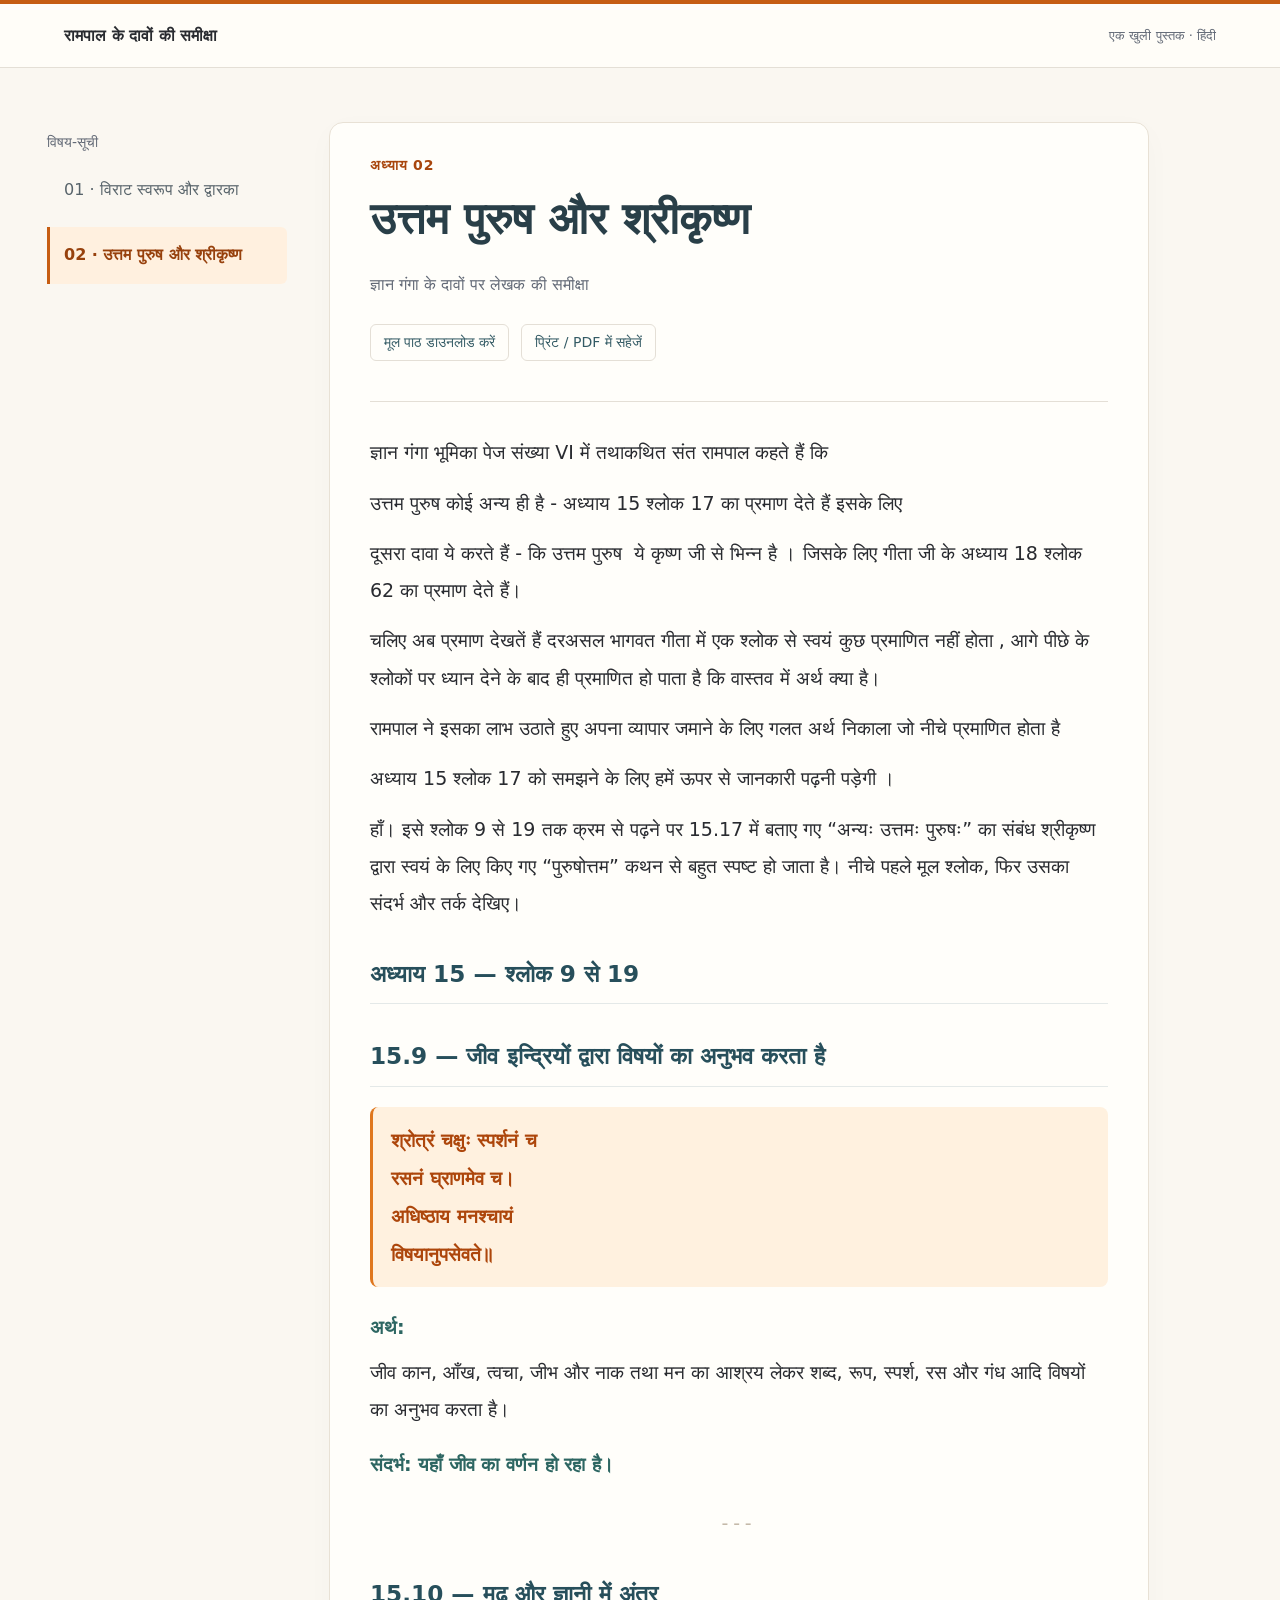
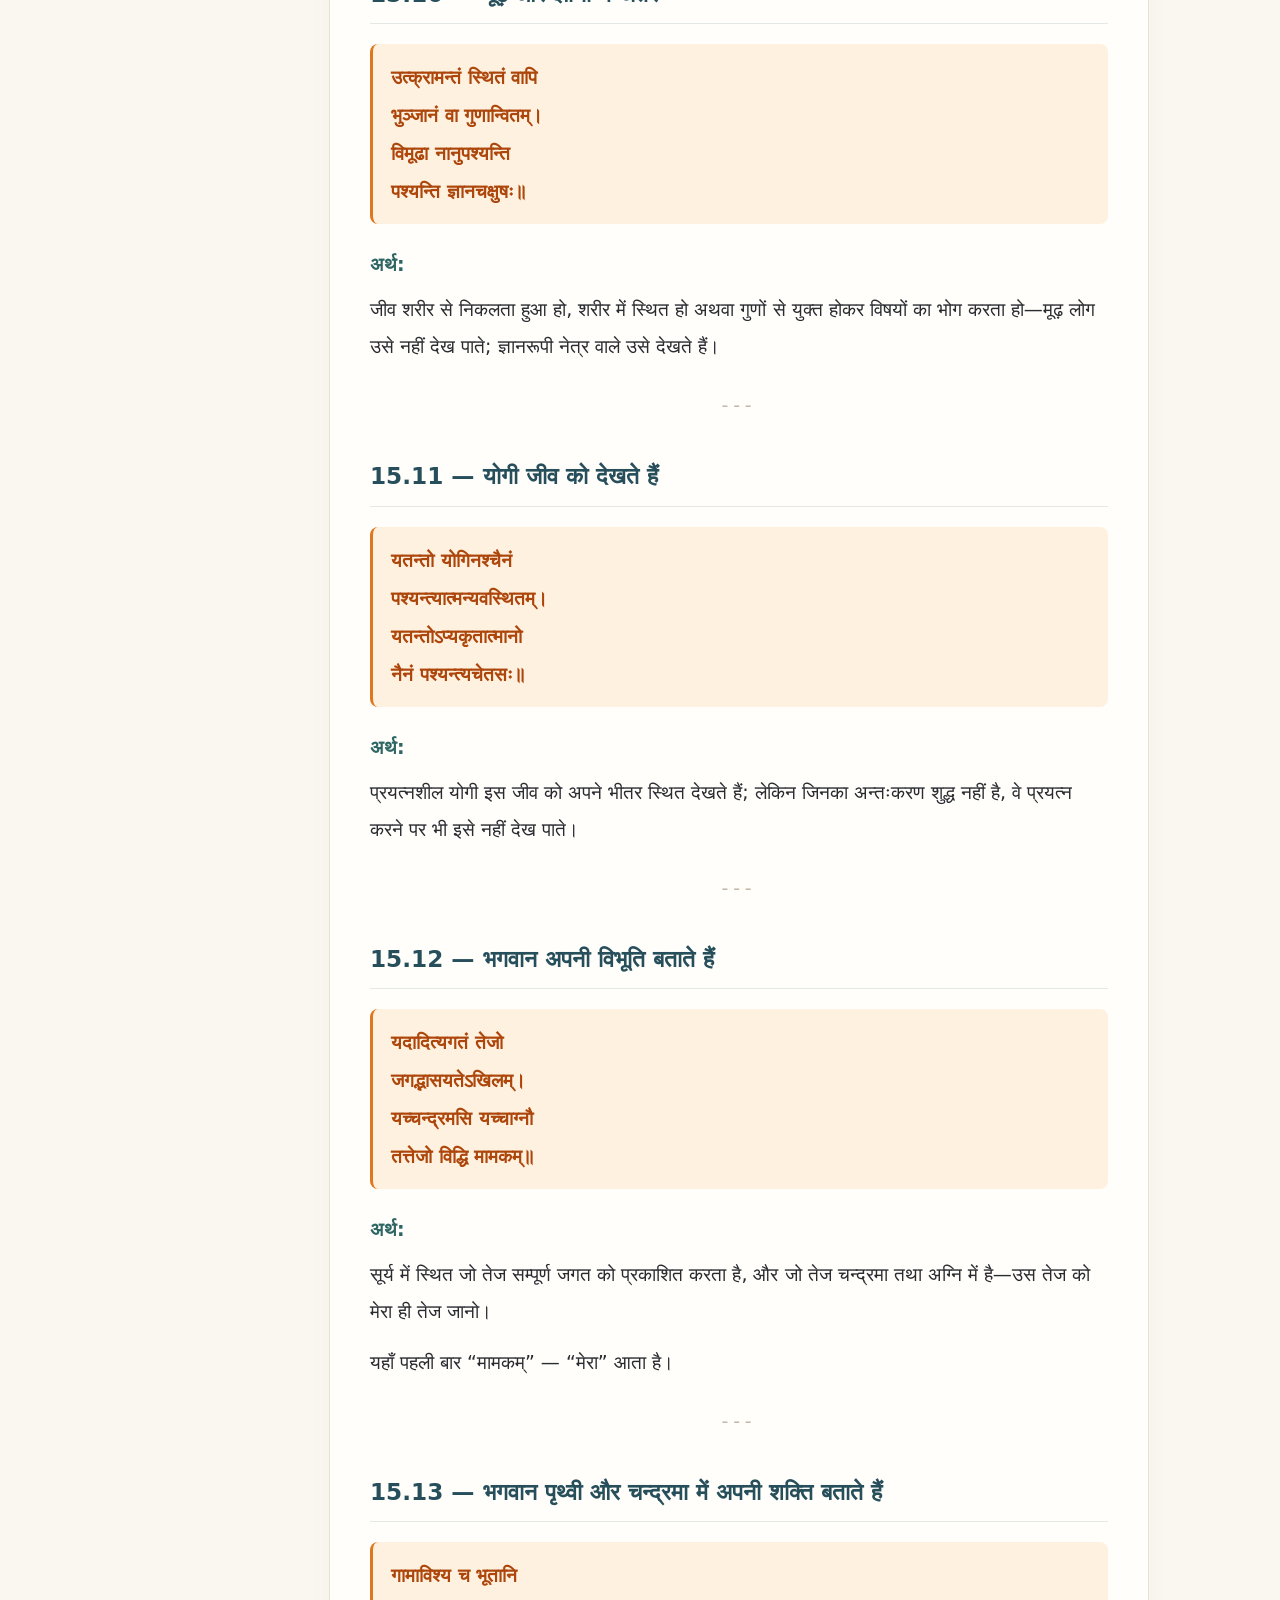
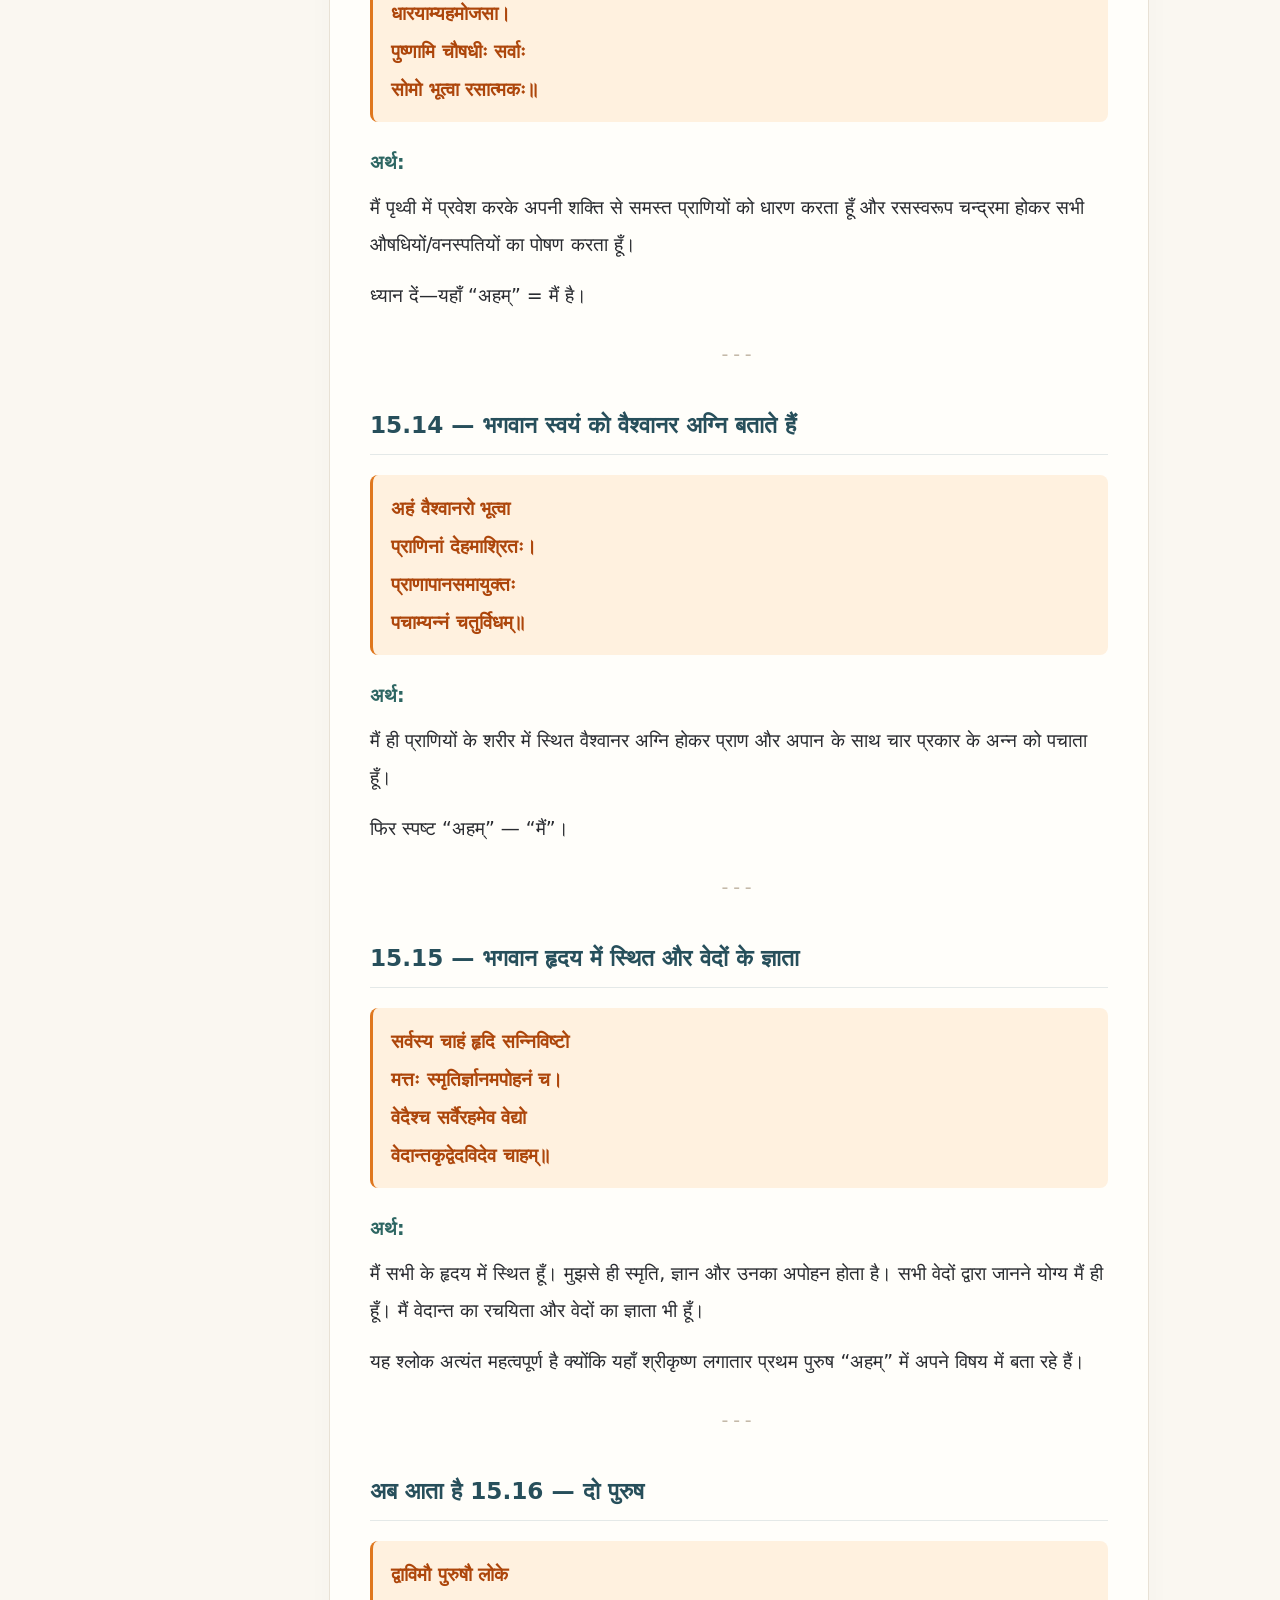
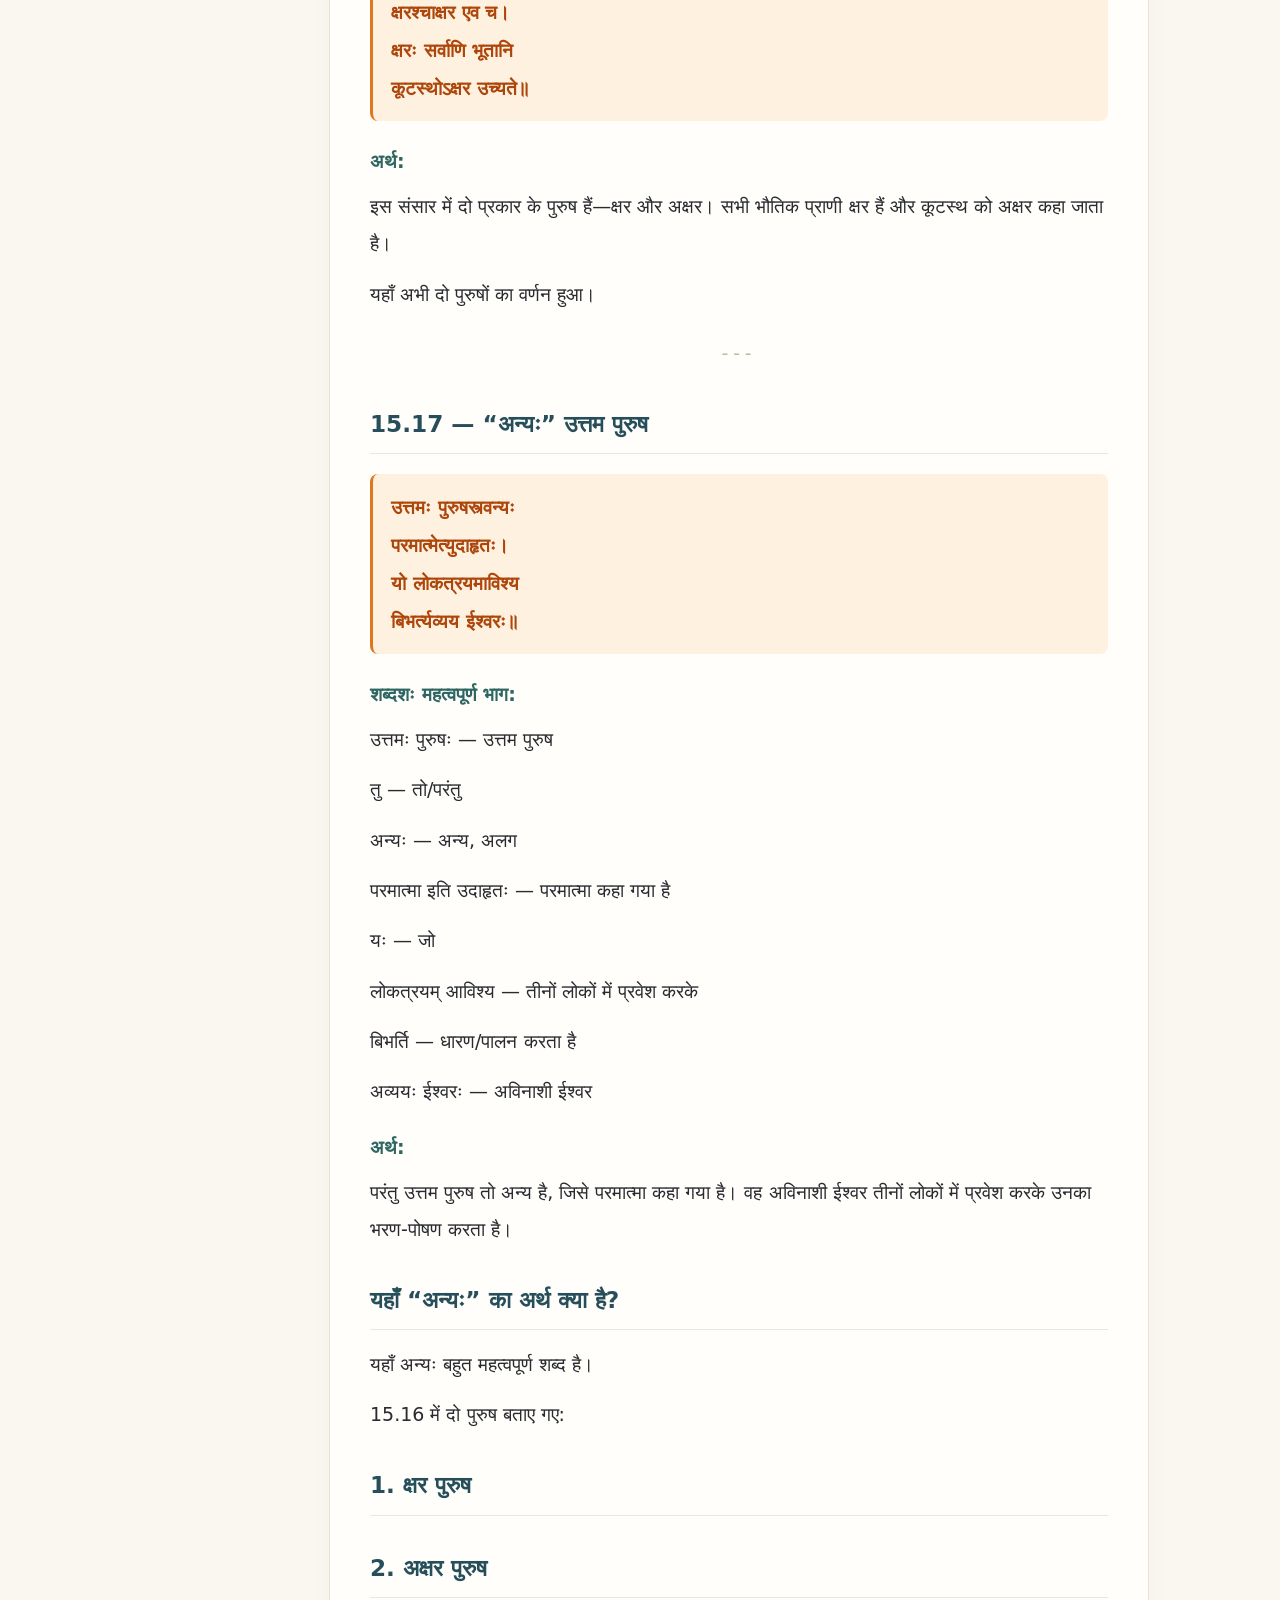
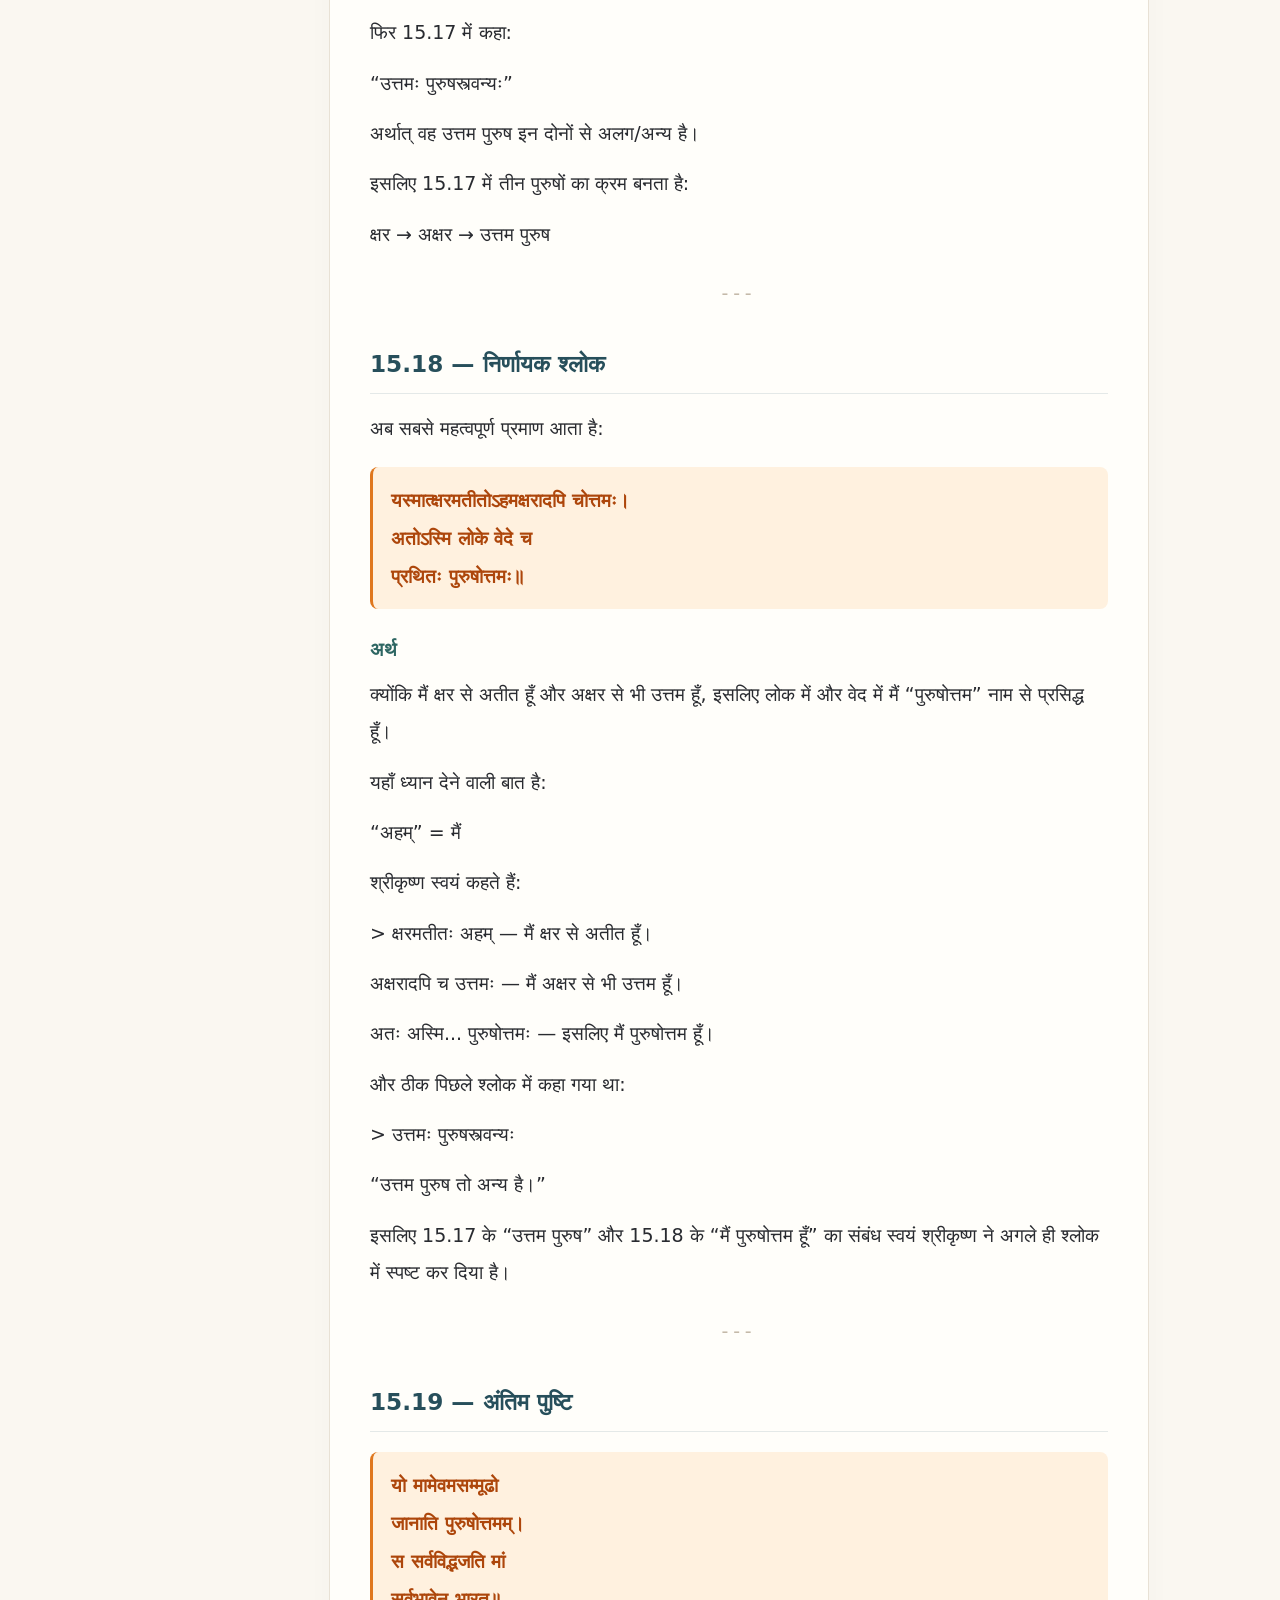
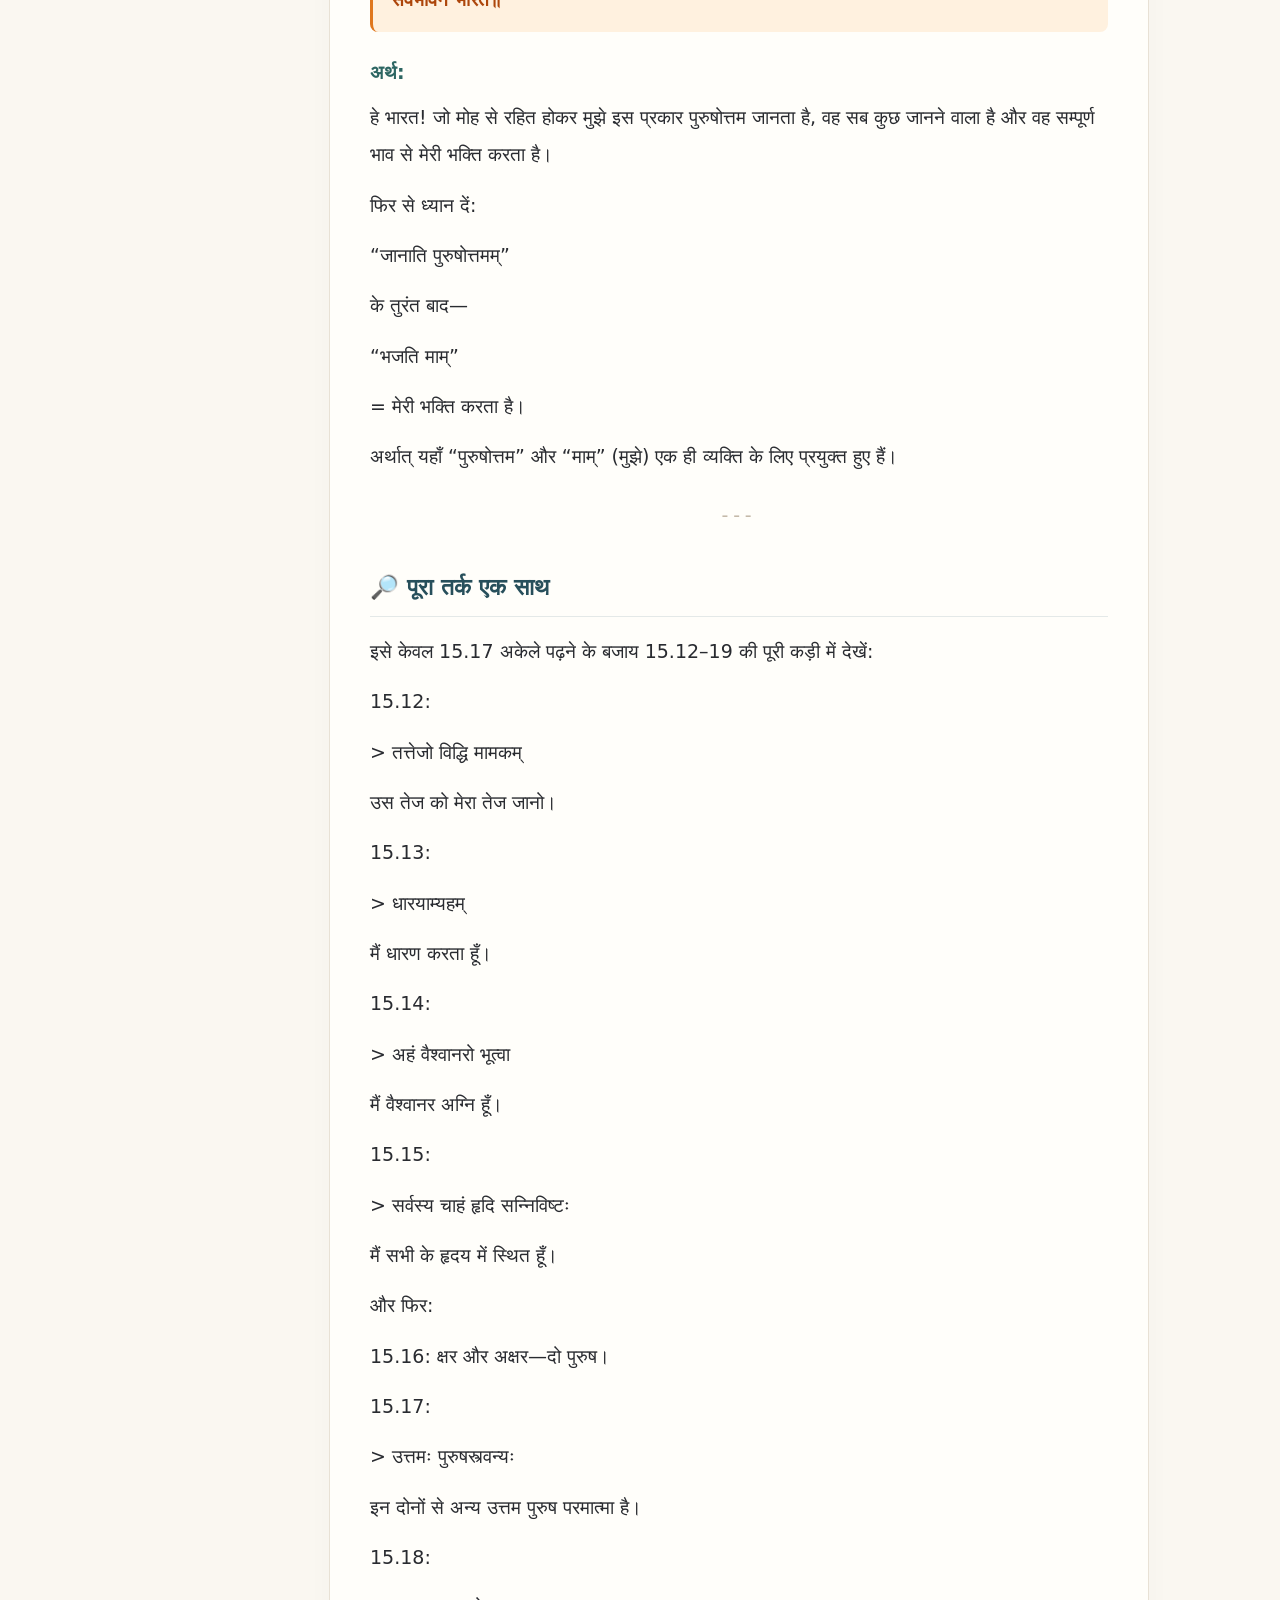
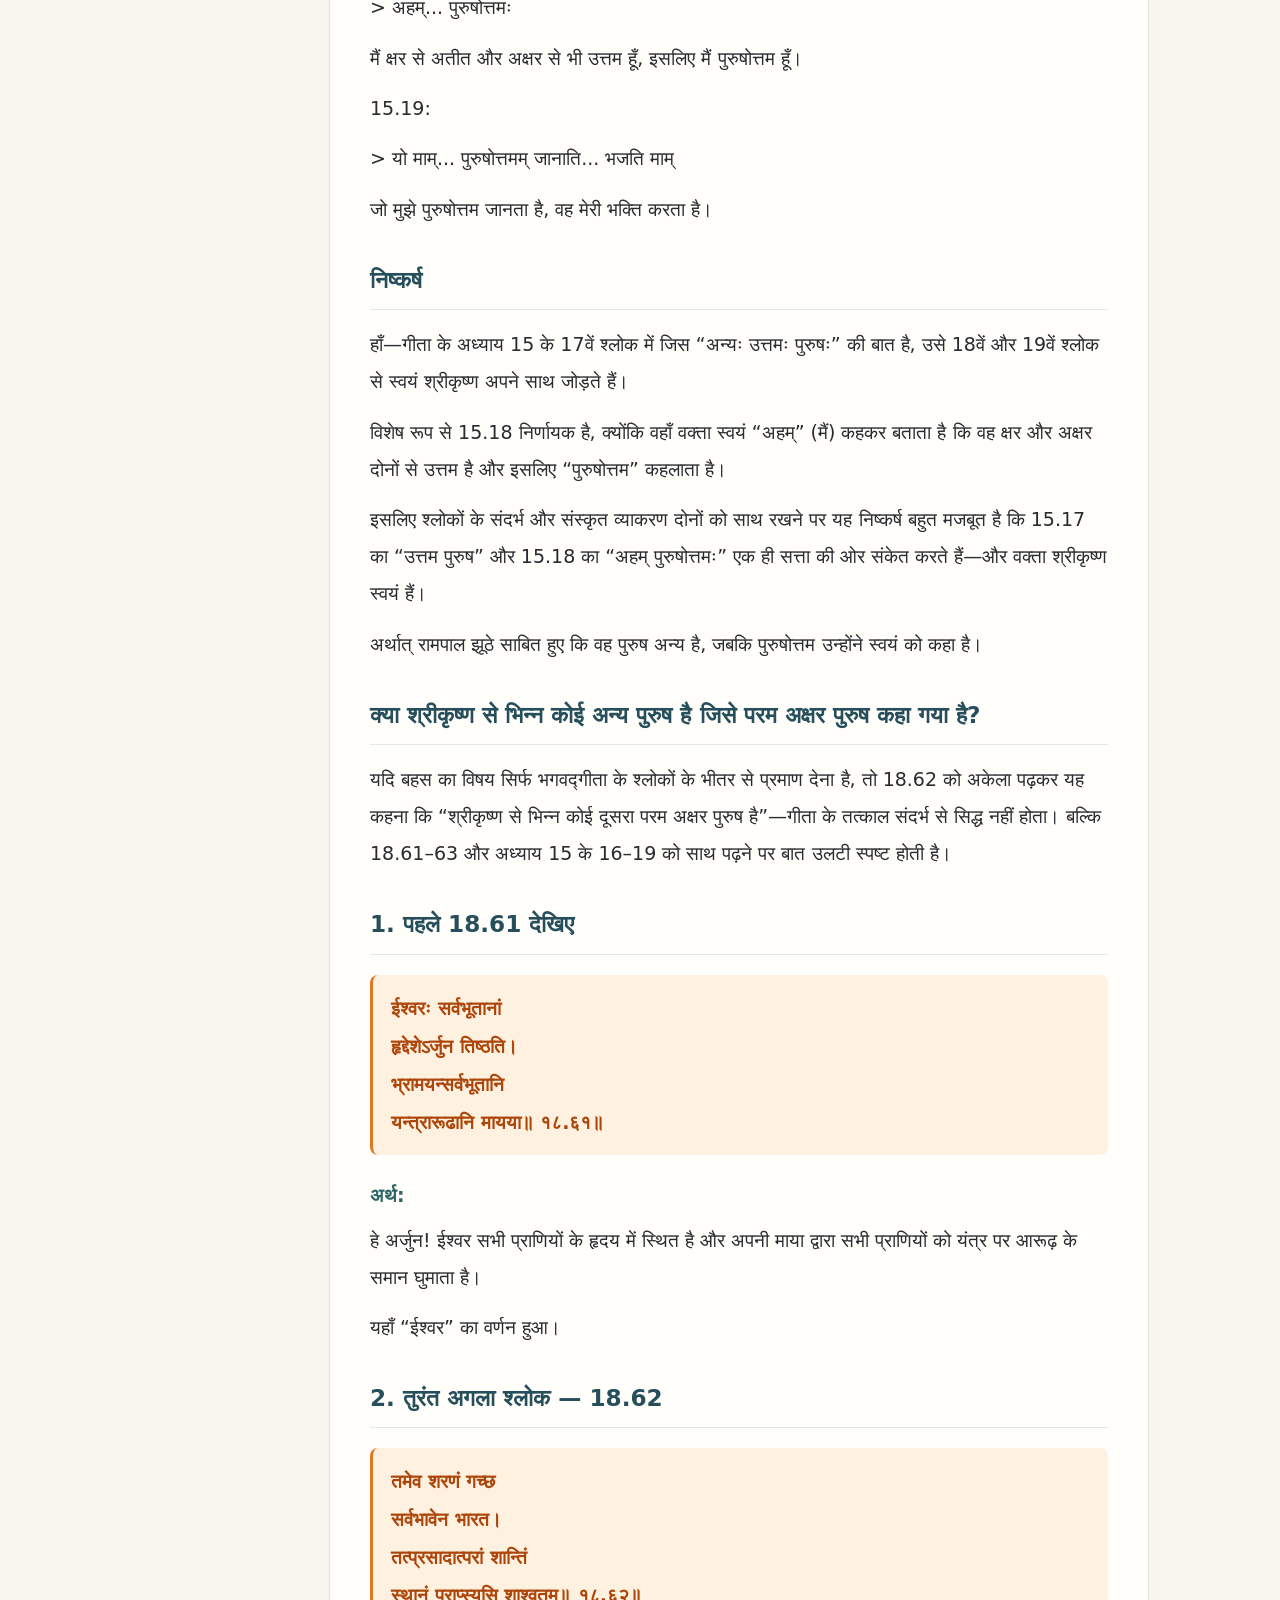
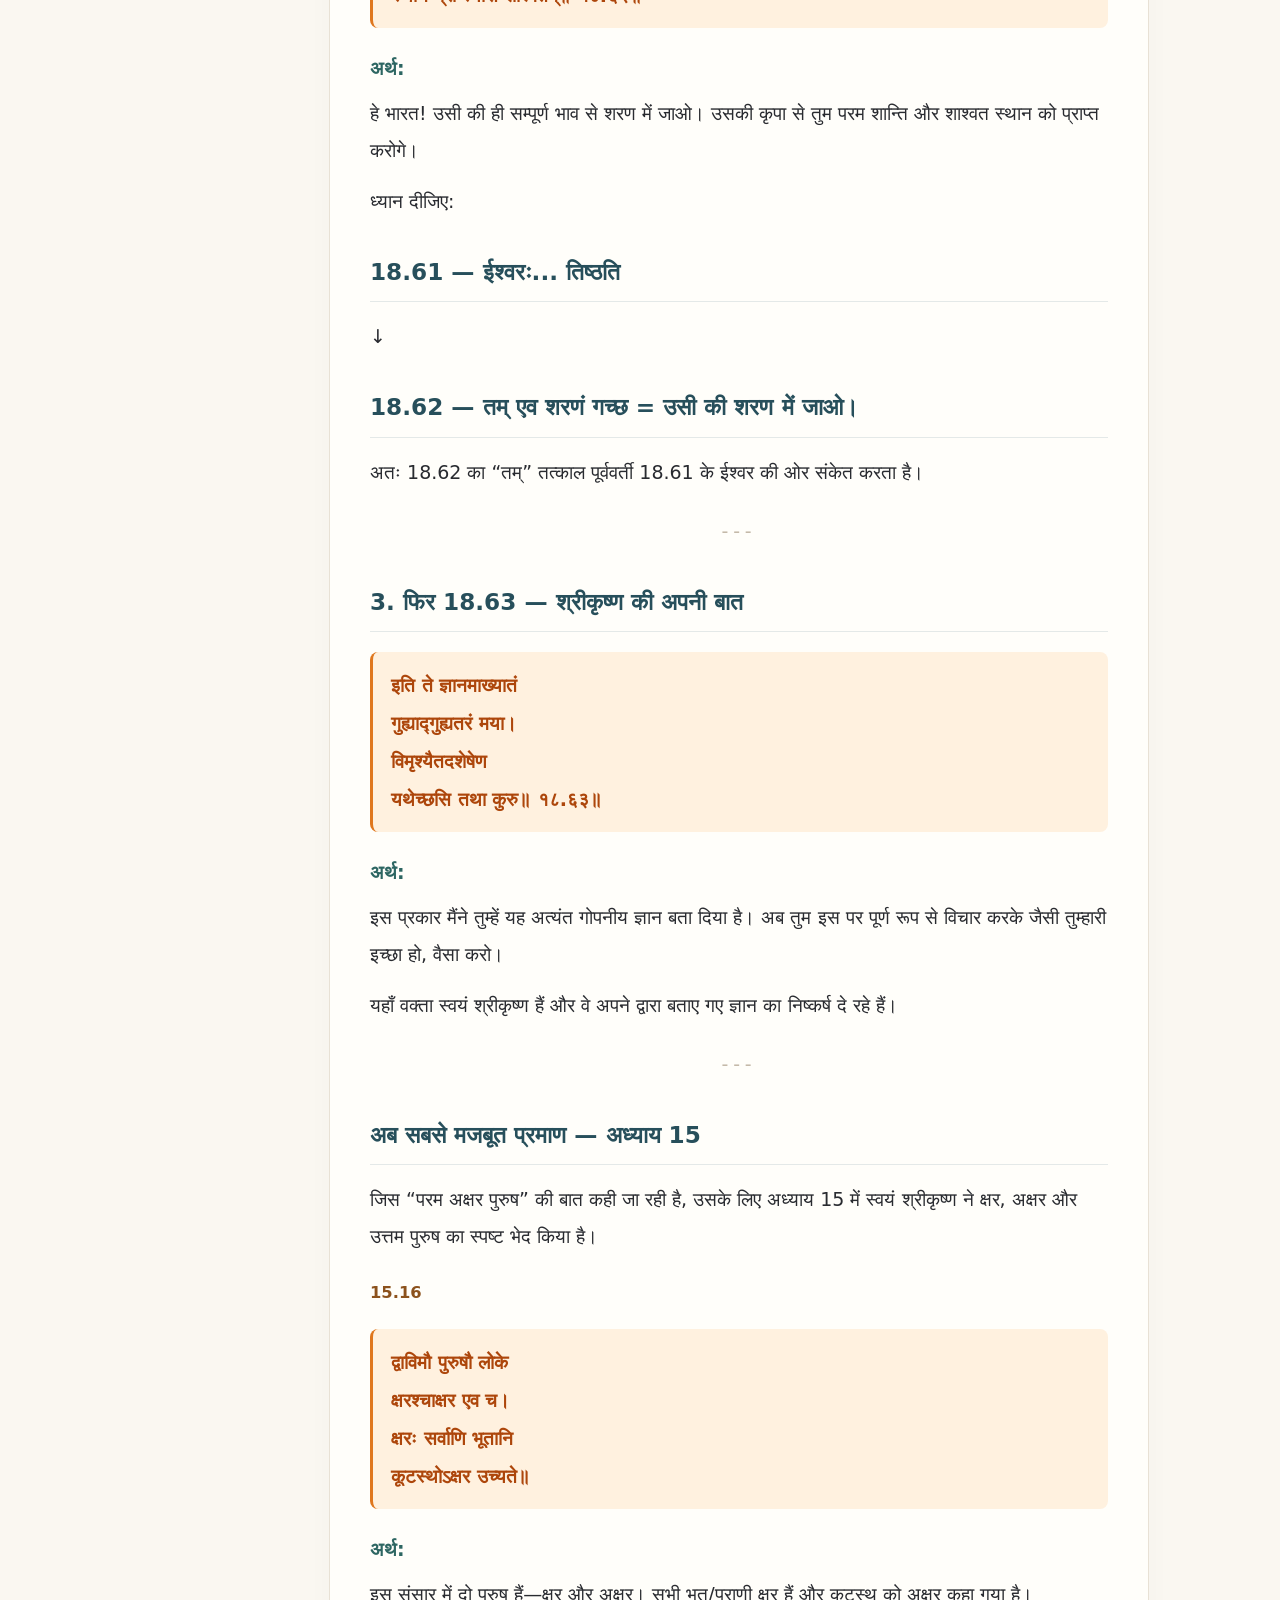
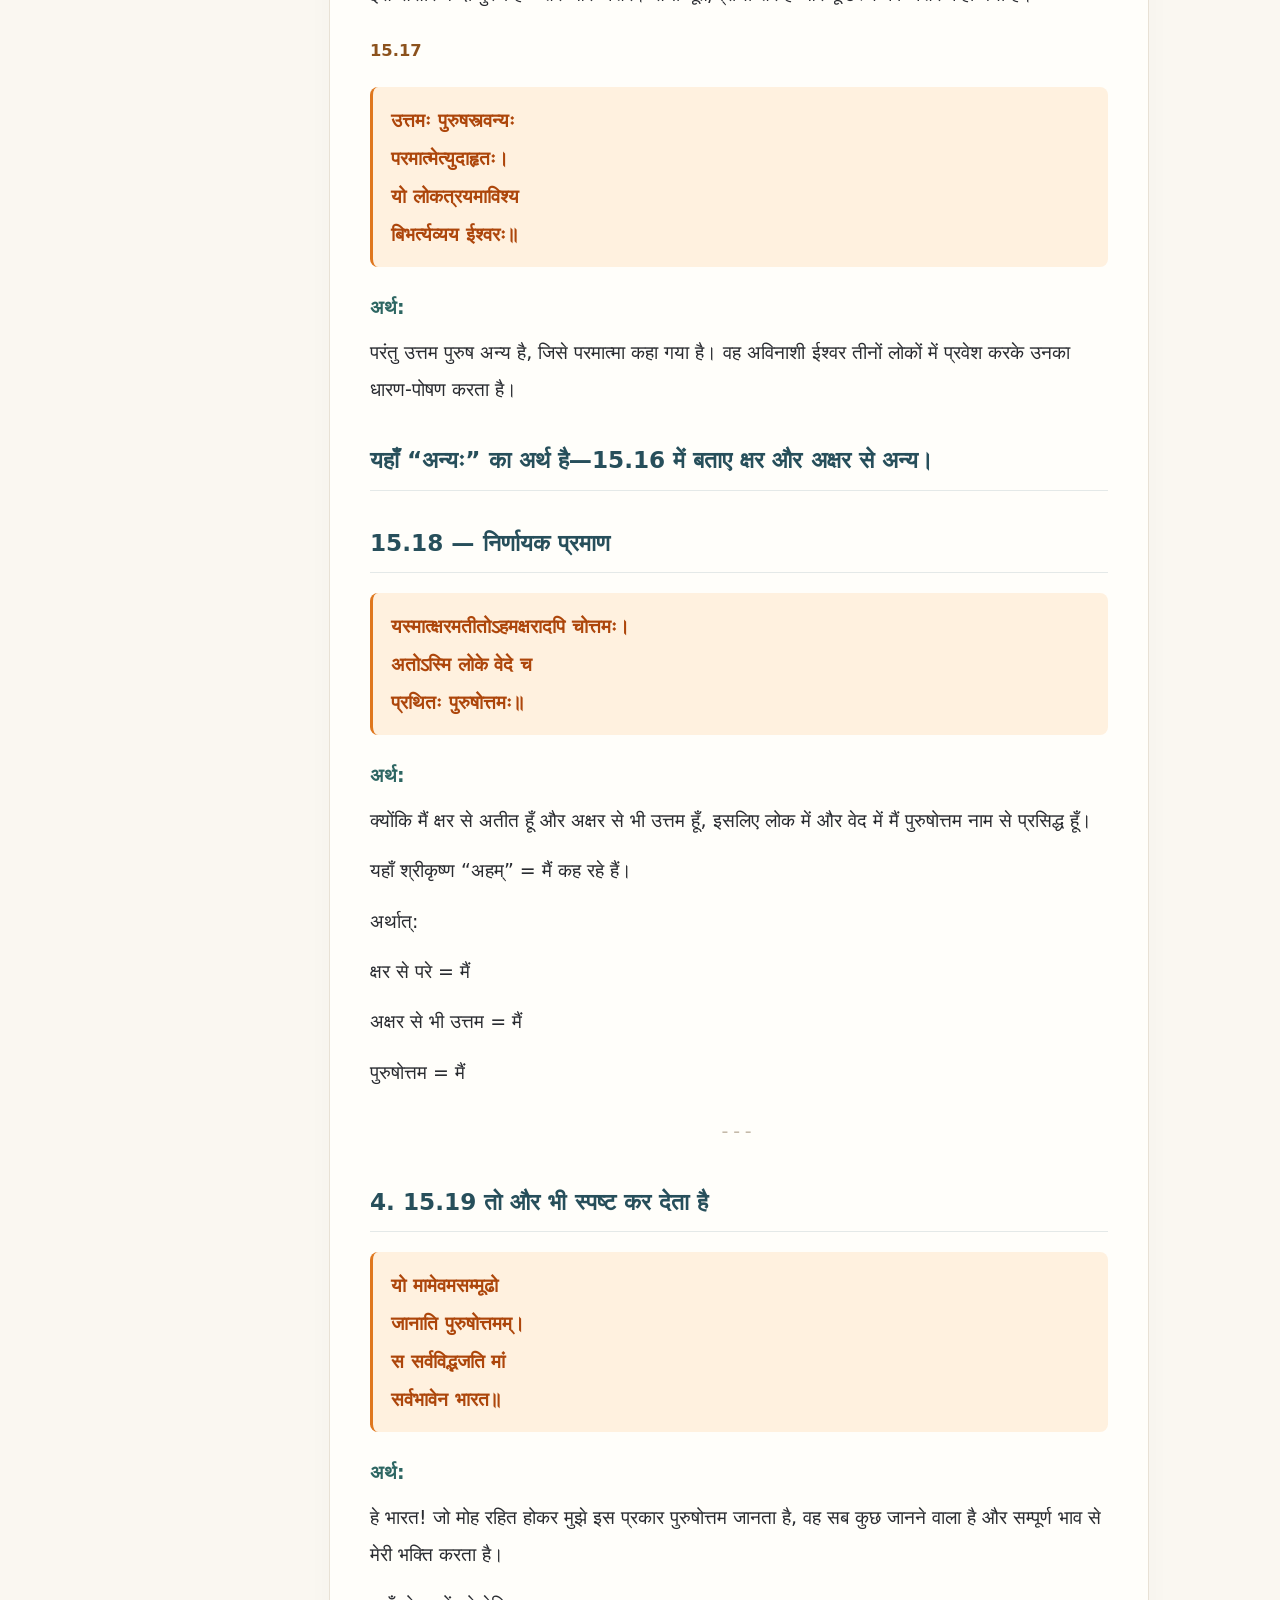
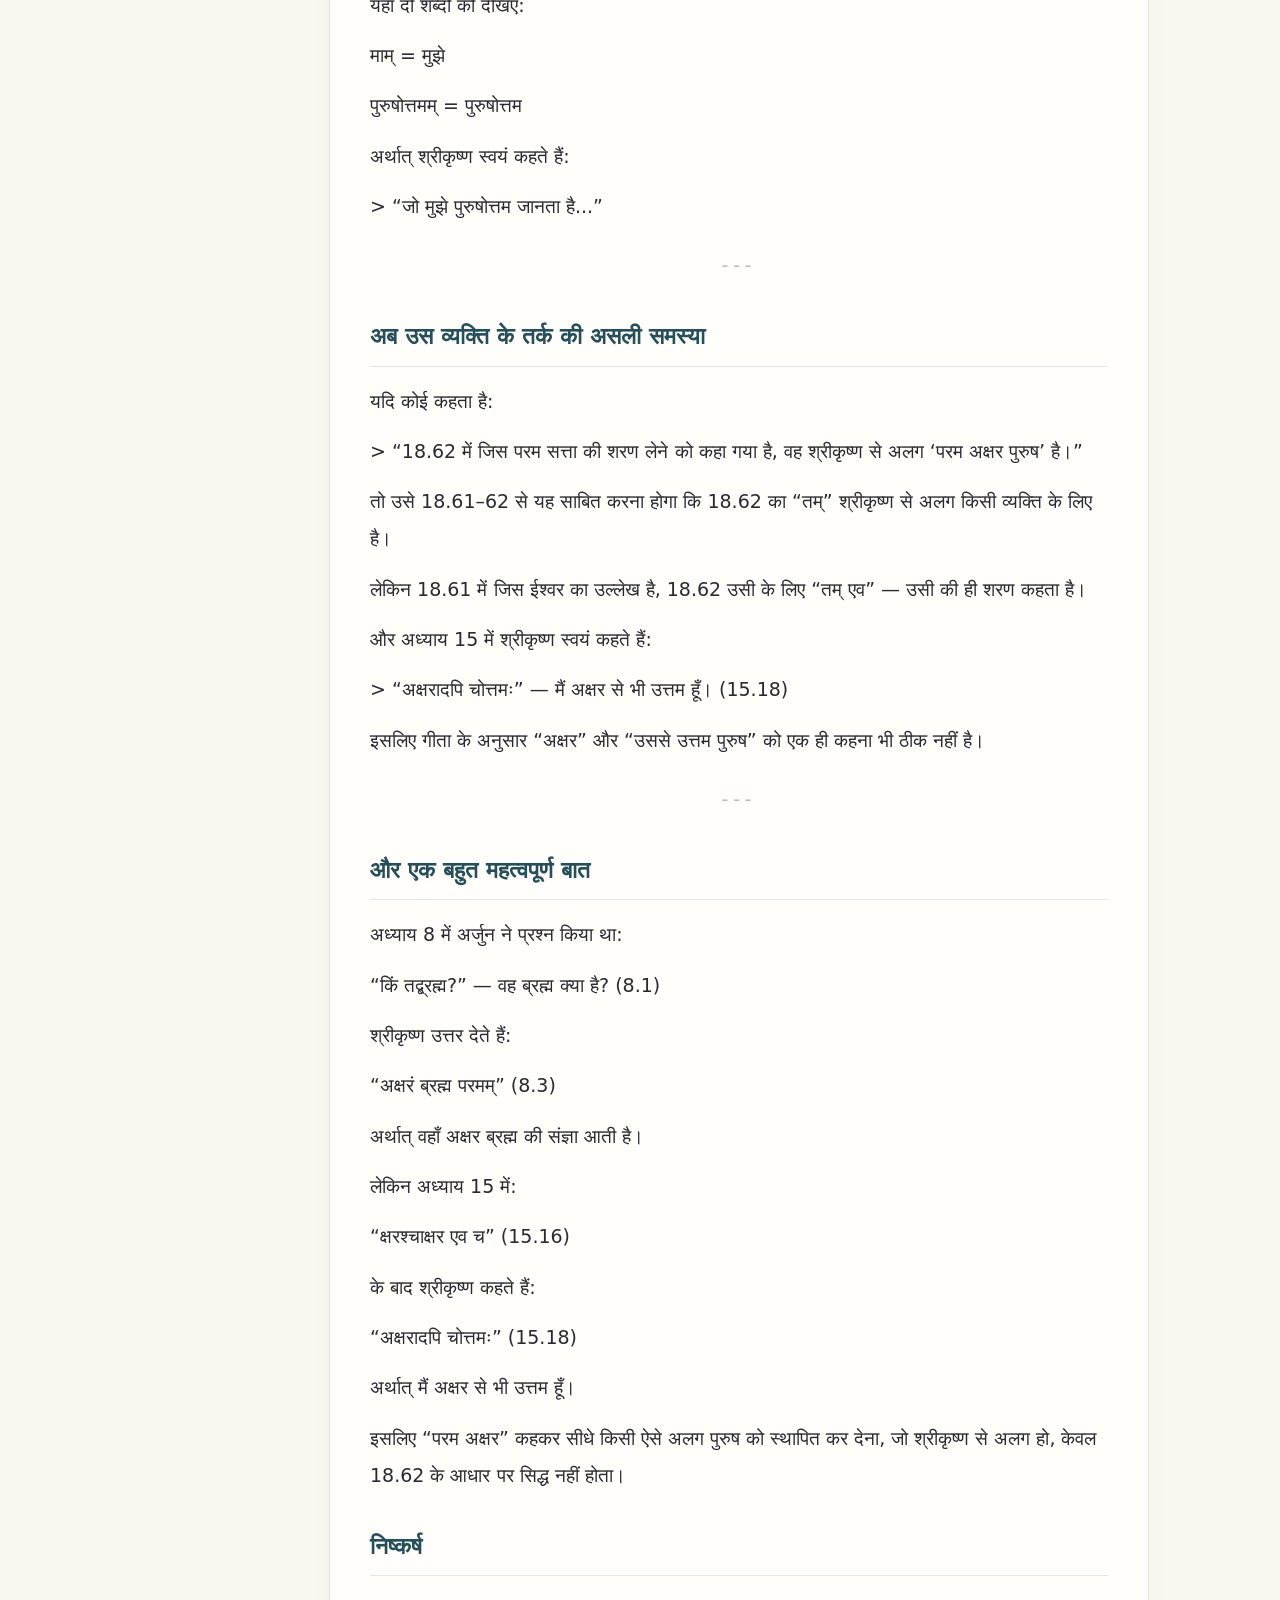
==== commit f2218512: "Improve both chapters with saffron verses and clearer reading layout" ====
--- a/chapter-02.html
+++ b/chapter-02.html
@@ -16,6 +16,7 @@
 @media(max-width:800px){.layout{grid-template-columns:1fr;gap:28px;padding:28px 20px}aside{position:static}header{padding:18px 20px}.tag{display:none}article{font-size:18px}nav a{padding:10px 14px}}
 @media print{header,aside,.tools,footer{display:none}.layout{display:block;padding:0}main{max-width:none}body{background:white}article{font-size:12pt;line-height:1.8}h1{font-size:23pt}}
 </style>
+<link rel="stylesheet" href="reading.css">
 </head>
 <body>
 <header><a href="./">रामपाल के दावों की समीक्षा</a><span class="tag">एक खुली पुस्तक · हिंदी</span></header>
@@ -26,540 +27,540 @@
 <h1>उत्तम पुरुष और श्रीकृष्ण</h1>
 <p class="intro">ज्ञान गंगा के दावों पर लेखक की समीक्षा</p>
 <div class="tools"><a href="chapters/chapter-02.txt" download>मूल पाठ डाउनलोड करें</a><button type="button" onclick="window.print()">प्रिंट / PDF में सहेजें</button></div>
-<article id="chapter-content" aria-label="अध्याय का मूल पाठ">ज्ञान गंगा भूमिका पेज संख्या VI में तथाकथित संत रामपाल कहते हैं कि
-उत्तम पुरुष कोई अन्य ही है - अध्याय 15 श्लोक 17 का प्रमाण देते हैं इसके लिए
-दूसरा दावा ये करते हैं - कि उत्तम पुरुष&#160;&#160;ये कृष्ण जी से भिन्न है । जिसके लिए गीता जी के अध्याय 18 श्लोक 62 का प्रमाण देते हैं।
-चलिए अब प्रमाण देखतें हैं दरअसल भागवत गीता में एक श्लोक से स्वयं कुछ प्रमाणित नहीं होता , आगे पीछे के श्लोकों पर ध्यान देने के बाद ही प्रमाणित हो पाता है कि वास्तव में अर्थ क्या है।
-रामपाल ने इसका लाभ उठाते हुए अपना व्यापार जमाने के लिए गलत अर्थ निकाला जो नीचे प्रमाणित होता है
-अध्याय 15 श्लोक 17 को समझने के लिए हमें ऊपर से जानकारी पढ़नी पड़ेगी ।
-हाँ। इसे श्लोक 9 से 19 तक क्रम से पढ़ने पर 15.17 में बताए गए “अन्यः उत्तमः पुरुषः” का संबंध श्रीकृष्ण द्वारा स्वयं के लिए किए गए “पुरुषोत्तम” कथन से बहुत स्पष्ट हो जाता है। नीचे पहले मूल श्लोक, फिर उसका संदर्भ और तर्क देखिए।
-
-अध्याय 15 — श्लोक 9 से 19
-
-15.9 — जीव इन्द्रियों द्वारा विषयों का अनुभव करता है
-
-श्रोत्रं चक्षुः स्पर्शनं च
-रसनं घ्राणमेव च।
-अधिष्ठाय मनश्चायं
-विषयानुपसेवते॥
-
-अर्थ:
-जीव कान, आँख, त्वचा, जीभ और नाक तथा मन का आश्रय लेकर शब्द, रूप, स्पर्श, रस और गंध आदि विषयों का अनुभव करता है।
-
-संदर्भ: यहाँ जीव का वर्णन हो रहा है।
-
-
----
-
-15.10 — मूढ़ और ज्ञानी में अंतर
-
-उत्क्रामन्तं स्थितं वापि
-भुञ्जानं वा गुणान्वितम्।
-विमूढा नानुपश्यन्ति
-पश्यन्ति ज्ञानचक्षुषः॥
-
-अर्थ:
-जीव शरीर से निकलता हुआ हो, शरीर में स्थित हो अथवा गुणों से युक्त होकर विषयों का भोग करता हो—मूढ़ लोग उसे नहीं देख पाते; ज्ञानरूपी नेत्र वाले उसे देखते हैं।
-
-
----
-
-15.11 — योगी जीव को देखते हैं
-
-यतन्तो योगिनश्चैनं
-पश्यन्त्यात्मन्यवस्थितम्।
-यतन्तोऽप्यकृतात्मानो
-नैनं पश्यन्त्यचेतसः॥
-
-अर्थ:
-प्रयत्नशील योगी इस जीव को अपने भीतर स्थित देखते हैं; लेकिन जिनका अन्तःकरण शुद्ध नहीं है, वे प्रयत्न करने पर भी इसे नहीं देख पाते।
-
-
----
-
-15.12 — भगवान अपनी विभूति बताते हैं
-
-यदादित्यगतं तेजो
-जगद्भासयतेऽखिलम्।
-यच्चन्द्रमसि यच्चाग्नौ
-तत्तेजो विद्धि मामकम्॥
-
-अर्थ:
-सूर्य में स्थित जो तेज सम्पूर्ण जगत को प्रकाशित करता है, और जो तेज चन्द्रमा तथा अग्नि में है—उस तेज को मेरा ही तेज जानो।
-
-यहाँ पहली बार “मामकम्” — “मेरा” आता है।
-
-
----
-
-15.13 — भगवान पृथ्वी और चन्द्रमा में अपनी शक्ति बताते हैं
-
-गामाविश्य च भूतानि
-धारयाम्यहमोजसा।
-पुष्णामि चौषधीः सर्वाः
-सोमो भूत्वा रसात्मकः॥
-
-अर्थ:
-मैं पृथ्वी में प्रवेश करके अपनी शक्ति से समस्त प्राणियों को धारण करता हूँ और रसस्वरूप चन्द्रमा होकर सभी औषधियों/वनस्पतियों का पोषण करता हूँ।
-
-ध्यान दें—यहाँ “अहम्” = मैं है।
-
-
----
-
-15.14 — भगवान स्वयं को वैश्वानर अग्नि बताते हैं
-
-अहं वैश्वानरो भूत्वा
-प्राणिनां देहमाश्रितः।
-प्राणापानसमायुक्तः
-पचाम्यन्नं चतुर्विधम्॥
-
-अर्थ:
-मैं ही प्राणियों के शरीर में स्थित वैश्वानर अग्नि होकर प्राण और अपान के साथ चार प्रकार के अन्न को पचाता हूँ।
-
-फिर स्पष्ट “अहम्” — “मैं”।
-
-
----
-
-15.15 — भगवान हृदय में स्थित और वेदों के ज्ञाता
-
-सर्वस्य चाहं हृदि सन्निविष्टो
-मत्तः स्मृतिर्ज्ञानमपोहनं च।
-वेदैश्च सर्वैरहमेव वेद्यो
-वेदान्तकृद्वेदविदेव चाहम्॥
-
-अर्थ:
-मैं सभी के हृदय में स्थित हूँ। मुझसे ही स्मृति, ज्ञान और उनका अपोहन होता है। सभी वेदों द्वारा जानने योग्य मैं ही हूँ। मैं वेदान्त का रचयिता और वेदों का ज्ञाता भी हूँ।
-
-यह श्लोक अत्यंत महत्वपूर्ण है क्योंकि यहाँ श्रीकृष्ण लगातार प्रथम पुरुष “अहम्” में अपने विषय में बता रहे हैं।
-
-
----
-
-अब आता है 15.16 — दो पुरुष
-
-द्वाविमौ पुरुषौ लोके
-क्षरश्चाक्षर एव च।
-क्षरः सर्वाणि भूतानि
-कूटस्थोऽक्षर उच्यते॥
-
-अर्थ:
-इस संसार में दो प्रकार के पुरुष हैं—क्षर और अक्षर। सभी भौतिक प्राणी क्षर हैं और कूटस्थ को अक्षर कहा जाता है।
-
-यहाँ अभी दो पुरुषों का वर्णन हुआ।
-
-
----
-
-15.17 — “अन्यः” उत्तम पुरुष
-
-उत्तमः पुरुषस्त्वन्यः
-परमात्मेत्युदाहृतः।
-यो लोकत्रयमाविश्य
-बिभर्त्यव्यय ईश्वरः॥
-
-शब्दशः महत्वपूर्ण भाग:
-
-उत्तमः पुरुषः — उत्तम पुरुष
-
-तु — तो/परंतु
-
-अन्यः — अन्य, अलग
-
-परमात्मा इति उदाहृतः — परमात्मा कहा गया है
-
-यः — जो
-
-लोकत्रयम् आविश्य — तीनों लोकों में प्रवेश करके
-
-बिभर्ति — धारण/पालन करता है
-
-अव्ययः ईश्वरः — अविनाशी ईश्वर
-
-
-अर्थ:
-परंतु उत्तम पुरुष तो अन्य है, जिसे परमात्मा कहा गया है। वह अविनाशी ईश्वर तीनों लोकों में प्रवेश करके उनका भरण-पोषण करता है।
-
-यहाँ “अन्यः” का अर्थ क्या है?
-
-यहाँ अन्यः बहुत महत्वपूर्ण शब्द है।
-
-15.16 में दो पुरुष बताए गए:
-
-1. क्षर पुरुष
-
-
-2. अक्षर पुरुष
-
-
-
-फिर 15.17 में कहा:
-
-“उत्तमः पुरुषस्त्वन्यः”
-
-अर्थात् वह उत्तम पुरुष इन दोनों से अलग/अन्य है।
-
-इसलिए 15.17 में तीन पुरुषों का क्रम बनता है:
-
-क्षर → अक्षर → उत्तम पुरुष
-
-
----
-
-15.18 — निर्णायक श्लोक
-
-अब सबसे महत्वपूर्ण प्रमाण आता है:
-
-यस्मात्क्षरमतीतोऽहमक्षरादपि चोत्तमः।
-अतोऽस्मि लोके वेदे च
-प्रथितः पुरुषोत्तमः॥
-
-अर्थ
-
-क्योंकि मैं क्षर से अतीत हूँ और अक्षर से भी उत्तम हूँ, इसलिए लोक में और वेद में मैं “पुरुषोत्तम” नाम से प्रसिद्ध हूँ।
-
-यहाँ ध्यान देने वाली बात है:
-
-“अहम्” = मैं
-
-श्रीकृष्ण स्वयं कहते हैं:
-
-&gt; क्षरमतीतः अहम् — मैं क्षर से अतीत हूँ।
-अक्षरादपि च उत्तमः — मैं अक्षर से भी उत्तम हूँ।
-अतः अस्मि... पुरुषोत्तमः — इसलिए मैं पुरुषोत्तम हूँ।
-
-
-
-और ठीक पिछले श्लोक में कहा गया था:
-
-&gt; उत्तमः पुरुषस्त्वन्यः
-“उत्तम पुरुष तो अन्य है।”
-
-
-
-इसलिए 15.17 के “उत्तम पुरुष” और 15.18 के “मैं पुरुषोत्तम हूँ” का संबंध स्वयं श्रीकृष्ण ने अगले ही श्लोक में स्पष्ट कर दिया है।
-
-
----
-
-15.19 — अंतिम पुष्टि
-
-यो मामेवमसम्मूढो
-जानाति पुरुषोत्तमम्।
-स सर्वविद्भजति मां
-सर्वभावेन भारत॥
-
-अर्थ:
-हे भारत! जो मोह से रहित होकर मुझे इस प्रकार पुरुषोत्तम जानता है, वह सब कुछ जानने वाला है और वह सम्पूर्ण भाव से मेरी भक्ति करता है।
-
-फिर से ध्यान दें:
-
-“जानाति पुरुषोत्तमम्”
-के तुरंत बाद—
-
-“भजति माम्”
-= मेरी भक्ति करता है।
-
-अर्थात् यहाँ “पुरुषोत्तम” और “माम्” (मुझे) एक ही व्यक्ति के लिए प्रयुक्त हुए हैं।
-
-
----
-
-&#128270; पूरा तर्क एक साथ
-
-इसे केवल 15.17 अकेले पढ़ने के बजाय 15.12–19 की पूरी कड़ी में देखें:
-
-15.12:
-
-&gt; तत्तेजो विद्धि मामकम्
-उस तेज को मेरा तेज जानो।
-
-
-
-15.13:
-
-&gt; धारयाम्यहम्
-मैं धारण करता हूँ।
-
-
-
-15.14:
-
-&gt; अहं वैश्वानरो भूत्वा
-मैं वैश्वानर अग्नि हूँ।
-
-
-
-15.15:
-
-&gt; सर्वस्य चाहं हृदि सन्निविष्टः
-मैं सभी के हृदय में स्थित हूँ।
-
-
-
-और फिर:
-
-15.16: क्षर और अक्षर—दो पुरुष।
-
-15.17:
-
-&gt; उत्तमः पुरुषस्त्वन्यः
-इन दोनों से अन्य उत्तम पुरुष परमात्मा है।
-
-
-
-15.18:
-
-&gt; अहम्... पुरुषोत्तमः
-मैं क्षर से अतीत और अक्षर से भी उत्तम हूँ, इसलिए मैं पुरुषोत्तम हूँ।
-
-
-
-15.19:
-
-&gt; यो माम्... पुरुषोत्तमम् जानाति... भजति माम्
-जो मुझे पुरुषोत्तम जानता है, वह मेरी भक्ति करता है।
-
-
-
-निष्कर्ष
-
-हाँ—गीता के अध्याय 15 के 17वें श्लोक में जिस “अन्यः उत्तमः पुरुषः” की बात है, उसे 18वें और 19वें श्लोक से स्वयं श्रीकृष्ण अपने साथ जोड़ते हैं।
-
-विशेष रूप से 15.18 निर्णायक है, क्योंकि वहाँ वक्ता स्वयं “अहम्” (मैं) कहकर बताता है कि वह क्षर और अक्षर दोनों से उत्तम है और इसलिए “पुरुषोत्तम” कहलाता है।
-
-इसलिए श्लोकों के संदर्भ और संस्कृत व्याकरण दोनों को साथ रखने पर यह निष्कर्ष बहुत मजबूत है कि 15.17 का “उत्तम पुरुष” और 15.18 का “अहम् पुरुषोत्तमः” एक ही सत्ता की ओर संकेत करते हैं—और वक्ता श्रीकृष्ण स्वयं हैं।
-अर्थात् रामपाल झूठे साबित हुए कि वह पुरुष अन्य है, जबकि पुरुषोत्तम उन्होंने स्वयं को कहा है।
-क्या श्रीकृष्ण से भिन्न कोई अन्य पुरुष है जिसे परम अक्षर पुरुष कहा गया है?
-यदि बहस का विषय सिर्फ भगवद्गीता के श्लोकों के भीतर से प्रमाण देना है, तो 18.62 को अकेला पढ़कर यह कहना कि “श्रीकृष्ण से भिन्न कोई दूसरा परम अक्षर पुरुष है”—गीता के तत्काल संदर्भ से सिद्ध नहीं होता। बल्कि 18.61–63 और अध्याय 15 के 16–19 को साथ पढ़ने पर बात उलटी स्पष्ट होती है।
-
-1. पहले 18.61 देखिए
-
-ईश्वरः सर्वभूतानां
-हृद्देशेऽर्जुन तिष्ठति।
-भ्रामयन्सर्वभूतानि
-यन्त्रारूढानि मायया॥ १८.६१॥
-
-अर्थ:
-हे अर्जुन! ईश्वर सभी प्राणियों के हृदय में स्थित है और अपनी माया द्वारा सभी प्राणियों को यंत्र पर आरूढ़ के समान घुमाता है।
-
-यहाँ “ईश्वर” का वर्णन हुआ।
-
-2. तुरंत अगला श्लोक — 18.62
-
-तमेव शरणं गच्छ
-सर्वभावेन भारत।
-तत्प्रसादात्परां शान्तिं
-स्थानं प्राप्स्यसि शाश्वतम्॥ १८.६२॥
-
-अर्थ:
-हे भारत! उसी की ही सम्पूर्ण भाव से शरण में जाओ। उसकी कृपा से तुम परम शान्ति और शाश्वत स्थान को प्राप्त करोगे।
-
-ध्यान दीजिए:
-
-18.61 — ईश्वरः... तिष्ठति
-↓
-18.62 — तम् एव शरणं गच्छ = उसी की शरण में जाओ।
-
-अतः 18.62 का “तम्” तत्काल पूर्ववर्ती 18.61 के ईश्वर की ओर संकेत करता है।
-
-
----
-
-3. फिर 18.63 — श्रीकृष्ण की अपनी बात
-
-इति ते ज्ञानमाख्यातं
-गुह्याद्गुह्यतरं मया।
-विमृश्यैतदशेषेण
-यथेच्छसि तथा कुरु॥ १८.६३॥
-
-अर्थ:
-इस प्रकार मैंने तुम्हें यह अत्यंत गोपनीय ज्ञान बता दिया है। अब तुम इस पर पूर्ण रूप से विचार करके जैसी तुम्हारी इच्छा हो, वैसा करो।
-
-यहाँ वक्ता स्वयं श्रीकृष्ण हैं और वे अपने द्वारा बताए गए ज्ञान का निष्कर्ष दे रहे हैं।
-
-
----
-
-अब सबसे मजबूत प्रमाण — अध्याय 15
-
-जिस “परम अक्षर पुरुष” की बात कही जा रही है, उसके लिए अध्याय 15 में स्वयं श्रीकृष्ण ने क्षर, अक्षर और उत्तम पुरुष का स्पष्ट भेद किया है।
-
-15.16
-
-द्वाविमौ पुरुषौ लोके
-क्षरश्चाक्षर एव च।
-क्षरः सर्वाणि भूतानि
-कूटस्थोऽक्षर उच्यते॥
-
-अर्थ:
-इस संसार में दो पुरुष हैं—क्षर और अक्षर। सभी भूत/प्राणी क्षर हैं और कूटस्थ को अक्षर कहा गया है।
-
-15.17
-
-उत्तमः पुरुषस्त्वन्यः
-परमात्मेत्युदाहृतः।
-यो लोकत्रयमाविश्य
-बिभर्त्यव्यय ईश्वरः॥
-
-अर्थ:
-परंतु उत्तम पुरुष अन्य है, जिसे परमात्मा कहा गया है। वह अविनाशी ईश्वर तीनों लोकों में प्रवेश करके उनका धारण-पोषण करता है।
-
-यहाँ “अन्यः” का अर्थ है—15.16 में बताए क्षर और अक्षर से अन्य।
-
-15.18 — निर्णायक प्रमाण
-
-यस्मात्क्षरमतीतोऽहमक्षरादपि चोत्तमः।
-अतोऽस्मि लोके वेदे च
-प्रथितः पुरुषोत्तमः॥
-
-अर्थ:
-क्योंकि मैं क्षर से अतीत हूँ और अक्षर से भी उत्तम हूँ, इसलिए लोक में और वेद में मैं पुरुषोत्तम नाम से प्रसिद्ध हूँ।
-
-यहाँ श्रीकृष्ण “अहम्” = मैं कह रहे हैं।
-
-अर्थात्:
-
-क्षर से परे = मैं
-अक्षर से भी उत्तम = मैं
-पुरुषोत्तम = मैं
-
-
----
-
-4. 15.19 तो और भी स्पष्ट कर देता है
-
-यो मामेवमसम्मूढो
-जानाति पुरुषोत्तमम्।
-स सर्वविद्भजति मां
-सर्वभावेन भारत॥
-
-अर्थ:
-हे भारत! जो मोह रहित होकर मुझे इस प्रकार पुरुषोत्तम जानता है, वह सब कुछ जानने वाला है और सम्पूर्ण भाव से मेरी भक्ति करता है।
-
-यहाँ दो शब्दों को देखिए:
-
-माम् = मुझे
-पुरुषोत्तमम् = पुरुषोत्तम
-
-अर्थात् श्रीकृष्ण स्वयं कहते हैं:
-
-&gt; “जो मुझे पुरुषोत्तम जानता है...”
-
-
-
-
----
-
-अब उस व्यक्ति के तर्क की असली समस्या
-
-यदि कोई कहता है:
-
-&gt; “18.62 में जिस परम सत्ता की शरण लेने को कहा गया है, वह श्रीकृष्ण से अलग ‘परम अक्षर पुरुष’ है।”
-
-
-
-तो उसे 18.61–62 से यह साबित करना होगा कि 18.62 का “तम्” श्रीकृष्ण से अलग किसी व्यक्ति के लिए है।
-
-लेकिन 18.61 में जिस ईश्वर का उल्लेख है, 18.62 उसी के लिए “तम् एव” — उसी की ही शरण कहता है।
-
-और अध्याय 15 में श्रीकृष्ण स्वयं कहते हैं:
-
-&gt; “अक्षरादपि चोत्तमः” — मैं अक्षर से भी उत्तम हूँ। (15.18)
-
-
-
-इसलिए गीता के अनुसार “अक्षर” और “उससे उत्तम पुरुष” को एक ही कहना भी ठीक नहीं है।
-
-
----
-
-और एक बहुत महत्वपूर्ण बात
-
-अध्याय 8 में अर्जुन ने प्रश्न किया था:
-
-“किं तद्ब्रह्म?” — वह ब्रह्म क्या है? (8.1)
-
-श्रीकृष्ण उत्तर देते हैं:
-
-“अक्षरं ब्रह्म परमम्” (8.3)
-
-अर्थात् वहाँ अक्षर ब्रह्म की संज्ञा आती है।
-
-लेकिन अध्याय 15 में:
-
-“क्षरश्चाक्षर एव च” (15.16)
-
-के बाद श्रीकृष्ण कहते हैं:
-
-“अक्षरादपि चोत्तमः” (15.18)
-
-अर्थात् मैं अक्षर से भी उत्तम हूँ।
-
-इसलिए “परम अक्षर” कहकर सीधे किसी ऐसे अलग पुरुष को स्थापित कर देना, जो श्रीकृष्ण से अलग हो, केवल 18.62 के आधार पर सिद्ध नहीं होता।
-
-निष्कर्ष
-
-18.62 में श्रीकृष्ण से अलग किसी “परम अक्षर पुरुष” का नाम नहीं आया है।
-वहाँ “तम् एव” है, जिसका तत्काल संदर्भ 18.61 का ईश्वर है।
-
-और अध्याय 15 में स्वयं श्रीकृष्ण अपनी पहचान स्पष्ट करते हैं:
-
-&gt; “अक्षरादपि चोत्तमः” — मैं अक्षर से भी उत्तम हूँ।
-“अतोऽस्मि... पुरुषोत्तमः” — इसलिए मैं पुरुषोत्तम हूँ। (15.18)
-
-
-
-और:
-
-&gt; “यो माम्... पुरुषोत्तमम् जानाति” — जो मुझे पुरुषोत्तम जानता है। (15.19)
-
-
-
-इसलिए “18.62 में श्रीकृष्ण से अलग किसी परम अक्षर पुरुष की शरण लेने को कहा गया है” — यह निष्कर्ष गीता के इन श्लोकों से प्रमाणित नहीं होता। इसे सिद्ध करने के लिए उस व्यक्ति को अतिरिक्त प्रमाण देना पड़ेगा; 18.62 अकेला ऐसा प्रमाण नहीं है।
-1. सबसे सीधा प्रमाण — भीष्म श्रीकृष्ण की स्तुति करते हैं
-महाभारत, शान्ति पर्व, अध्याय 47, श्लोक 100
-नारायणः परं ब्रह्म
-नारायणपरं तपः।
-नारायणः परो देवः
-सर्वं नारायणः सदा॥
-अर्थ:
-नारायण ही परब्रह्म हैं, नारायण ही परम तप हैं। नारायण ही परम देव हैं और सदा सब कुछ नारायण ही हैं। �
-Vedapath +1
-इसके तुरंत बाद महाभारत में आता है:
-एतावदुक्त्वा वचनं भीष्मस्तद्गतमानसः।
-नम इत्येव कृष्णाय प्रणाममकरोत्तदा॥
-अर्थ:
-इतना कहकर भीष्म का मन उसी परमात्मा में लग गया और उन्होंने “नमः” कहकर श्रीकृष्ण को प्रणाम किया। �
-Vishvas&#39;s Website
-यह बहुत महत्वपूर्ण है
-क्रम देखिए:
-नारायण = परब्रह्म = परम देव = सर्वम्
-और उसके तुरंत बाद
-भीष्म → कृष्ण को प्रणाम करते हैं।
-अर्थात् महाभारत के इस प्रसंग में नारायण की परम सत्ता और कृष्ण की सत्ता को अलग-अलग नहीं रखा गया है।
-2. महाभारत स्वयं कृष्ण को नारायण कहता है
-उद्योग पर्व, अध्याय 48, श्लोक 18
-नारायणस्तथैवात्र भूयोऽन्याज्जघान ह।
-एवमेतौ महावीर्यौ तौ पश्यत समागतौ॥
-इस प्रसंग में नारायण की पहचान श्रीकृष्ण से की जाती है। उपलब्ध गीता प्रेस पाठ में भी इस श्लोक के संदर्भ में नारायण को श्रीकृष्ण के रूप में स्पष्ट किया गया है। �
-Vedapath
-और अगले श्लोक में:
-उद्योग पर्व 5.48.19
-वासुदेवार्जुनी वीरौ समवेतौ महारथौ।
-नरनारायणौ देवौ पूर्वदेवाविति श्रुतिः॥
-अर्थ:
-वीर वासुदेव-कृष्ण और अर्जुन, जो साथ हैं, वे नर और नारायण—दो प्राचीन दिव्य देव हैं; ऐसा श्रुति-प्रसिद्ध है। �
-Vedapath
-यहाँ वासुदेव = कृष्ण और उनके साथ नारायण की पहचान आती है।
-3. और भी स्पष्ट — “नारायण ही कृष्ण हैं”
-उद्योग पर्व के उसी विस्तृत प्रसंग में भीष्म की वाणी का भाव अत्यंत स्पष्ट रूप में मिलता है:
-“That Narayana is Krishna, and that Nara is Falguna. Indeed, they are one Soul born in twain.”
-अर्थात्:
-नारायण ही कृष्ण हैं और नर ही अर्जुन हैं; वे एक ही आत्मा के दो रूपों में प्रकट हुए हैं। �
-Swaveda
-यह आपके प्रश्न के लिए बहुत महत्वपूर्ण प्रमाण है, क्योंकि यहाँ केवल “कृष्ण महान हैं” नहीं कहा गया, बल्कि नारायण की पहचान कृष्ण के साथ की गई है।</article>
+<article id="chapter-content" aria-label="अध्याय का मूल पाठ"><span class="prose-line">ज्ञान गंगा भूमिका पेज संख्या VI में तथाकथित संत रामपाल कहते हैं कि</span>
+<span class="prose-line">उत्तम पुरुष कोई अन्य ही है - अध्याय 15 श्लोक 17 का प्रमाण देते हैं इसके लिए</span>
+<span class="prose-line">दूसरा दावा ये करते हैं - कि उत्तम पुरुष&#160;&#160;ये कृष्ण जी से भिन्न है । जिसके लिए गीता जी के अध्याय 18 श्लोक 62 का प्रमाण देते हैं।</span>
+<span class="prose-line">चलिए अब प्रमाण देखतें हैं दरअसल भागवत गीता में एक श्लोक से स्वयं कुछ प्रमाणित नहीं होता , आगे पीछे के श्लोकों पर ध्यान देने के बाद ही प्रमाणित हो पाता है कि वास्तव में अर्थ क्या है।</span>
+<span class="prose-line">रामपाल ने इसका लाभ उठाते हुए अपना व्यापार जमाने के लिए गलत अर्थ निकाला जो नीचे प्रमाणित होता है</span>
+<span class="prose-line">अध्याय 15 श्लोक 17 को समझने के लिए हमें ऊपर से जानकारी पढ़नी पड़ेगी ।</span>
+<span class="prose-line">हाँ। इसे श्लोक 9 से 19 तक क्रम से पढ़ने पर 15.17 में बताए गए “अन्यः उत्तमः पुरुषः” का संबंध श्रीकृष्ण द्वारा स्वयं के लिए किए गए “पुरुषोत्तम” कथन से बहुत स्पष्ट हो जाता है। नीचे पहले मूल श्लोक, फिर उसका संदर्भ और तर्क देखिए।</span>
+
+<span class="section-heading">अध्याय 15 — श्लोक 9 से 19</span>
+
+<span class="section-heading">15.9 — जीव इन्द्रियों द्वारा विषयों का अनुभव करता है</span>
+
+<span class="verse-line verse-start">श्रोत्रं चक्षुः स्पर्शनं च</span>
+<span class="verse-line">रसनं घ्राणमेव च।</span>
+<span class="verse-line">अधिष्ठाय मनश्चायं</span>
+<span class="verse-line verse-end">विषयानुपसेवते॥</span>
+
+<span class="meaning-label">अर्थ:</span>
+<span class="prose-line">जीव कान, आँख, त्वचा, जीभ और नाक तथा मन का आश्रय लेकर शब्द, रूप, स्पर्श, रस और गंध आदि विषयों का अनुभव करता है।</span>
+
+<span class="meaning-label">संदर्भ: यहाँ जीव का वर्णन हो रहा है।</span>
+
+
+<span class="separator">---</span>
+
+<span class="section-heading">15.10 — मूढ़ और ज्ञानी में अंतर</span>
+
+<span class="verse-line verse-start">उत्क्रामन्तं स्थितं वापि</span>
+<span class="verse-line">भुञ्जानं वा गुणान्वितम्।</span>
+<span class="verse-line">विमूढा नानुपश्यन्ति</span>
+<span class="verse-line verse-end">पश्यन्ति ज्ञानचक्षुषः॥</span>
+
+<span class="meaning-label">अर्थ:</span>
+<span class="prose-line">जीव शरीर से निकलता हुआ हो, शरीर में स्थित हो अथवा गुणों से युक्त होकर विषयों का भोग करता हो—मूढ़ लोग उसे नहीं देख पाते; ज्ञानरूपी नेत्र वाले उसे देखते हैं।</span>
+
+
+<span class="separator">---</span>
+
+<span class="section-heading">15.11 — योगी जीव को देखते हैं</span>
+
+<span class="verse-line verse-start">यतन्तो योगिनश्चैनं</span>
+<span class="verse-line">पश्यन्त्यात्मन्यवस्थितम्।</span>
+<span class="verse-line">यतन्तोऽप्यकृतात्मानो</span>
+<span class="verse-line verse-end">नैनं पश्यन्त्यचेतसः॥</span>
+
+<span class="meaning-label">अर्थ:</span>
+<span class="prose-line">प्रयत्नशील योगी इस जीव को अपने भीतर स्थित देखते हैं; लेकिन जिनका अन्तःकरण शुद्ध नहीं है, वे प्रयत्न करने पर भी इसे नहीं देख पाते।</span>
+
+
+<span class="separator">---</span>
+
+<span class="section-heading">15.12 — भगवान अपनी विभूति बताते हैं</span>
+
+<span class="verse-line verse-start">यदादित्यगतं तेजो</span>
+<span class="verse-line">जगद्भासयतेऽखिलम्।</span>
+<span class="verse-line">यच्चन्द्रमसि यच्चाग्नौ</span>
+<span class="verse-line verse-end">तत्तेजो विद्धि मामकम्॥</span>
+
+<span class="meaning-label">अर्थ:</span>
+<span class="prose-line">सूर्य में स्थित जो तेज सम्पूर्ण जगत को प्रकाशित करता है, और जो तेज चन्द्रमा तथा अग्नि में है—उस तेज को मेरा ही तेज जानो।</span>
+
+<span class="prose-line">यहाँ पहली बार “मामकम्” — “मेरा” आता है।</span>
+
+
+<span class="separator">---</span>
+
+<span class="section-heading">15.13 — भगवान पृथ्वी और चन्द्रमा में अपनी शक्ति बताते हैं</span>
+
+<span class="verse-line verse-start">गामाविश्य च भूतानि</span>
+<span class="verse-line">धारयाम्यहमोजसा।</span>
+<span class="verse-line">पुष्णामि चौषधीः सर्वाः</span>
+<span class="verse-line verse-end">सोमो भूत्वा रसात्मकः॥</span>
+
+<span class="meaning-label">अर्थ:</span>
+<span class="prose-line">मैं पृथ्वी में प्रवेश करके अपनी शक्ति से समस्त प्राणियों को धारण करता हूँ और रसस्वरूप चन्द्रमा होकर सभी औषधियों/वनस्पतियों का पोषण करता हूँ।</span>
+
+<span class="prose-line">ध्यान दें—यहाँ “अहम्” = मैं है।</span>
+
+
+<span class="separator">---</span>
+
+<span class="section-heading">15.14 — भगवान स्वयं को वैश्वानर अग्नि बताते हैं</span>
+
+<span class="verse-line verse-start">अहं वैश्वानरो भूत्वा</span>
+<span class="verse-line">प्राणिनां देहमाश्रितः।</span>
+<span class="verse-line">प्राणापानसमायुक्तः</span>
+<span class="verse-line verse-end">पचाम्यन्नं चतुर्विधम्॥</span>
+
+<span class="meaning-label">अर्थ:</span>
+<span class="prose-line">मैं ही प्राणियों के शरीर में स्थित वैश्वानर अग्नि होकर प्राण और अपान के साथ चार प्रकार के अन्न को पचाता हूँ।</span>
+
+<span class="prose-line">फिर स्पष्ट “अहम्” — “मैं”।</span>
+
+
+<span class="separator">---</span>
+
+<span class="section-heading">15.15 — भगवान हृदय में स्थित और वेदों के ज्ञाता</span>
+
+<span class="verse-line verse-start">सर्वस्य चाहं हृदि सन्निविष्टो</span>
+<span class="verse-line">मत्तः स्मृतिर्ज्ञानमपोहनं च।</span>
+<span class="verse-line">वेदैश्च सर्वैरहमेव वेद्यो</span>
+<span class="verse-line verse-end">वेदान्तकृद्वेदविदेव चाहम्॥</span>
+
+<span class="meaning-label">अर्थ:</span>
+<span class="prose-line">मैं सभी के हृदय में स्थित हूँ। मुझसे ही स्मृति, ज्ञान और उनका अपोहन होता है। सभी वेदों द्वारा जानने योग्य मैं ही हूँ। मैं वेदान्त का रचयिता और वेदों का ज्ञाता भी हूँ।</span>
+
+<span class="prose-line">यह श्लोक अत्यंत महत्वपूर्ण है क्योंकि यहाँ श्रीकृष्ण लगातार प्रथम पुरुष “अहम्” में अपने विषय में बता रहे हैं।</span>
+
+
+<span class="separator">---</span>
+
+<span class="section-heading">अब आता है 15.16 — दो पुरुष</span>
+
+<span class="verse-line verse-start">द्वाविमौ पुरुषौ लोके</span>
+<span class="verse-line">क्षरश्चाक्षर एव च।</span>
+<span class="verse-line">क्षरः सर्वाणि भूतानि</span>
+<span class="verse-line verse-end">कूटस्थोऽक्षर उच्यते॥</span>
+
+<span class="meaning-label">अर्थ:</span>
+<span class="prose-line">इस संसार में दो प्रकार के पुरुष हैं—क्षर और अक्षर। सभी भौतिक प्राणी क्षर हैं और कूटस्थ को अक्षर कहा जाता है।</span>
+
+<span class="prose-line">यहाँ अभी दो पुरुषों का वर्णन हुआ।</span>
+
+
+<span class="separator">---</span>
+
+<span class="section-heading">15.17 — “अन्यः” उत्तम पुरुष</span>
+
+<span class="verse-line verse-start">उत्तमः पुरुषस्त्वन्यः</span>
+<span class="verse-line">परमात्मेत्युदाहृतः।</span>
+<span class="verse-line">यो लोकत्रयमाविश्य</span>
+<span class="verse-line verse-end">बिभर्त्यव्यय ईश्वरः॥</span>
+
+<span class="meaning-label">शब्दशः महत्वपूर्ण भाग:</span>
+
+<span class="prose-line">उत्तमः पुरुषः — उत्तम पुरुष</span>
+
+<span class="prose-line">तु — तो/परंतु</span>
+
+<span class="prose-line">अन्यः — अन्य, अलग</span>
+
+<span class="prose-line">परमात्मा इति उदाहृतः — परमात्मा कहा गया है</span>
+
+<span class="prose-line">यः — जो</span>
+
+<span class="prose-line">लोकत्रयम् आविश्य — तीनों लोकों में प्रवेश करके</span>
+
+<span class="prose-line">बिभर्ति — धारण/पालन करता है</span>
+
+<span class="prose-line">अव्ययः ईश्वरः — अविनाशी ईश्वर</span>
+
+
+<span class="meaning-label">अर्थ:</span>
+<span class="prose-line">परंतु उत्तम पुरुष तो अन्य है, जिसे परमात्मा कहा गया है। वह अविनाशी ईश्वर तीनों लोकों में प्रवेश करके उनका भरण-पोषण करता है।</span>
+
+<span class="section-heading">यहाँ “अन्यः” का अर्थ क्या है?</span>
+
+<span class="prose-line">यहाँ अन्यः बहुत महत्वपूर्ण शब्द है।</span>
+
+<span class="prose-line">15.16 में दो पुरुष बताए गए:</span>
+
+<span class="section-heading">1. क्षर पुरुष</span>
+
+
+<span class="section-heading">2. अक्षर पुरुष</span>
+
+
+
+<span class="prose-line">फिर 15.17 में कहा:</span>
+
+<span class="prose-line">“उत्तमः पुरुषस्त्वन्यः”</span>
+
+<span class="prose-line">अर्थात् वह उत्तम पुरुष इन दोनों से अलग/अन्य है।</span>
+
+<span class="prose-line">इसलिए 15.17 में तीन पुरुषों का क्रम बनता है:</span>
+
+<span class="prose-line">क्षर → अक्षर → उत्तम पुरुष</span>
+
+
+<span class="separator">---</span>
+
+<span class="section-heading">15.18 — निर्णायक श्लोक</span>
+
+<span class="prose-line">अब सबसे महत्वपूर्ण प्रमाण आता है:</span>
+
+<span class="verse-line verse-start">यस्मात्क्षरमतीतोऽहमक्षरादपि चोत्तमः।</span>
+<span class="verse-line">अतोऽस्मि लोके वेदे च</span>
+<span class="verse-line verse-end">प्रथितः पुरुषोत्तमः॥</span>
+
+<span class="meaning-label">अर्थ</span>
+
+<span class="prose-line">क्योंकि मैं क्षर से अतीत हूँ और अक्षर से भी उत्तम हूँ, इसलिए लोक में और वेद में मैं “पुरुषोत्तम” नाम से प्रसिद्ध हूँ।</span>
+
+<span class="prose-line">यहाँ ध्यान देने वाली बात है:</span>
+
+<span class="prose-line">“अहम्” = मैं</span>
+
+<span class="prose-line">श्रीकृष्ण स्वयं कहते हैं:</span>
+
+<span class="prose-line">&gt; क्षरमतीतः अहम् — मैं क्षर से अतीत हूँ।</span>
+<span class="prose-line">अक्षरादपि च उत्तमः — मैं अक्षर से भी उत्तम हूँ।</span>
+<span class="prose-line">अतः अस्मि... पुरुषोत्तमः — इसलिए मैं पुरुषोत्तम हूँ।</span>
+
+
+
+<span class="prose-line">और ठीक पिछले श्लोक में कहा गया था:</span>
+
+<span class="prose-line">&gt; उत्तमः पुरुषस्त्वन्यः</span>
+<span class="prose-line">“उत्तम पुरुष तो अन्य है।”</span>
+
+
+
+<span class="prose-line">इसलिए 15.17 के “उत्तम पुरुष” और 15.18 के “मैं पुरुषोत्तम हूँ” का संबंध स्वयं श्रीकृष्ण ने अगले ही श्लोक में स्पष्ट कर दिया है।</span>
+
+
+<span class="separator">---</span>
+
+<span class="section-heading">15.19 — अंतिम पुष्टि</span>
+
+<span class="verse-line verse-start">यो मामेवमसम्मूढो</span>
+<span class="verse-line">जानाति पुरुषोत्तमम्।</span>
+<span class="verse-line">स सर्वविद्भजति मां</span>
+<span class="verse-line verse-end">सर्वभावेन भारत॥</span>
+
+<span class="meaning-label">अर्थ:</span>
+<span class="prose-line">हे भारत! जो मोह से रहित होकर मुझे इस प्रकार पुरुषोत्तम जानता है, वह सब कुछ जानने वाला है और वह सम्पूर्ण भाव से मेरी भक्ति करता है।</span>
+
+<span class="prose-line">फिर से ध्यान दें:</span>
+
+<span class="prose-line">“जानाति पुरुषोत्तमम्”</span>
+<span class="prose-line">के तुरंत बाद—</span>
+
+<span class="prose-line">“भजति माम्”</span>
+<span class="prose-line">= मेरी भक्ति करता है।</span>
+
+<span class="prose-line">अर्थात् यहाँ “पुरुषोत्तम” और “माम्” (मुझे) एक ही व्यक्ति के लिए प्रयुक्त हुए हैं।</span>
+
+
+<span class="separator">---</span>
+
+<span class="section-heading">&#128270; पूरा तर्क एक साथ</span>
+
+<span class="prose-line">इसे केवल 15.17 अकेले पढ़ने के बजाय 15.12–19 की पूरी कड़ी में देखें:</span>
+
+<span class="prose-line">15.12:</span>
+
+<span class="prose-line">&gt; तत्तेजो विद्धि मामकम्</span>
+<span class="prose-line">उस तेज को मेरा तेज जानो।</span>
+
+
+
+<span class="prose-line">15.13:</span>
+
+<span class="prose-line">&gt; धारयाम्यहम्</span>
+<span class="prose-line">मैं धारण करता हूँ।</span>
+
+
+
+<span class="prose-line">15.14:</span>
+
+<span class="prose-line">&gt; अहं वैश्वानरो भूत्वा</span>
+<span class="prose-line">मैं वैश्वानर अग्नि हूँ।</span>
+
+
+
+<span class="prose-line">15.15:</span>
+
+<span class="prose-line">&gt; सर्वस्य चाहं हृदि सन्निविष्टः</span>
+<span class="prose-line">मैं सभी के हृदय में स्थित हूँ।</span>
+
+
+
+<span class="prose-line">और फिर:</span>
+
+<span class="prose-line">15.16: क्षर और अक्षर—दो पुरुष।</span>
+
+<span class="prose-line">15.17:</span>
+
+<span class="prose-line">&gt; उत्तमः पुरुषस्त्वन्यः</span>
+<span class="prose-line">इन दोनों से अन्य उत्तम पुरुष परमात्मा है।</span>
+
+
+
+<span class="prose-line">15.18:</span>
+
+<span class="prose-line">&gt; अहम्... पुरुषोत्तमः</span>
+<span class="prose-line">मैं क्षर से अतीत और अक्षर से भी उत्तम हूँ, इसलिए मैं पुरुषोत्तम हूँ।</span>
+
+
+
+<span class="prose-line">15.19:</span>
+
+<span class="prose-line">&gt; यो माम्... पुरुषोत्तमम् जानाति... भजति माम्</span>
+<span class="prose-line">जो मुझे पुरुषोत्तम जानता है, वह मेरी भक्ति करता है।</span>
+
+
+
+<span class="section-heading">निष्कर्ष</span>
+
+<span class="prose-line">हाँ—गीता के अध्याय 15 के 17वें श्लोक में जिस “अन्यः उत्तमः पुरुषः” की बात है, उसे 18वें और 19वें श्लोक से स्वयं श्रीकृष्ण अपने साथ जोड़ते हैं।</span>
+
+<span class="prose-line">विशेष रूप से 15.18 निर्णायक है, क्योंकि वहाँ वक्ता स्वयं “अहम्” (मैं) कहकर बताता है कि वह क्षर और अक्षर दोनों से उत्तम है और इसलिए “पुरुषोत्तम” कहलाता है।</span>
+
+<span class="prose-line">इसलिए श्लोकों के संदर्भ और संस्कृत व्याकरण दोनों को साथ रखने पर यह निष्कर्ष बहुत मजबूत है कि 15.17 का “उत्तम पुरुष” और 15.18 का “अहम् पुरुषोत्तमः” एक ही सत्ता की ओर संकेत करते हैं—और वक्ता श्रीकृष्ण स्वयं हैं।</span>
+<span class="prose-line">अर्थात् रामपाल झूठे साबित हुए कि वह पुरुष अन्य है, जबकि पुरुषोत्तम उन्होंने स्वयं को कहा है।</span>
+<span class="section-heading">क्या श्रीकृष्ण से भिन्न कोई अन्य पुरुष है जिसे परम अक्षर पुरुष कहा गया है?</span>
+<span class="prose-line">यदि बहस का विषय सिर्फ भगवद्गीता के श्लोकों के भीतर से प्रमाण देना है, तो 18.62 को अकेला पढ़कर यह कहना कि “श्रीकृष्ण से भिन्न कोई दूसरा परम अक्षर पुरुष है”—गीता के तत्काल संदर्भ से सिद्ध नहीं होता। बल्कि 18.61–63 और अध्याय 15 के 16–19 को साथ पढ़ने पर बात उलटी स्पष्ट होती है।</span>
+
+<span class="section-heading">1. पहले 18.61 देखिए</span>
+
+<span class="verse-line verse-start">ईश्वरः सर्वभूतानां</span>
+<span class="verse-line">हृद्देशेऽर्जुन तिष्ठति।</span>
+<span class="verse-line">भ्रामयन्सर्वभूतानि</span>
+<span class="verse-line verse-end">यन्त्रारूढानि मायया॥ १८.६१॥</span>
+
+<span class="meaning-label">अर्थ:</span>
+<span class="prose-line">हे अर्जुन! ईश्वर सभी प्राणियों के हृदय में स्थित है और अपनी माया द्वारा सभी प्राणियों को यंत्र पर आरूढ़ के समान घुमाता है।</span>
+
+<span class="prose-line">यहाँ “ईश्वर” का वर्णन हुआ।</span>
+
+<span class="section-heading">2. तुरंत अगला श्लोक — 18.62</span>
+
+<span class="verse-line verse-start">तमेव शरणं गच्छ</span>
+<span class="verse-line">सर्वभावेन भारत।</span>
+<span class="verse-line">तत्प्रसादात्परां शान्तिं</span>
+<span class="verse-line verse-end">स्थानं प्राप्स्यसि शाश्वतम्॥ १८.६२॥</span>
+
+<span class="meaning-label">अर्थ:</span>
+<span class="prose-line">हे भारत! उसी की ही सम्पूर्ण भाव से शरण में जाओ। उसकी कृपा से तुम परम शान्ति और शाश्वत स्थान को प्राप्त करोगे।</span>
+
+<span class="prose-line">ध्यान दीजिए:</span>
+
+<span class="section-heading">18.61 — ईश्वरः... तिष्ठति</span>
+<span class="prose-line">↓</span>
+<span class="section-heading">18.62 — तम् एव शरणं गच्छ = उसी की शरण में जाओ।</span>
+
+<span class="prose-line">अतः 18.62 का “तम्” तत्काल पूर्ववर्ती 18.61 के ईश्वर की ओर संकेत करता है।</span>
+
+
+<span class="separator">---</span>
+
+<span class="section-heading">3. फिर 18.63 — श्रीकृष्ण की अपनी बात</span>
+
+<span class="verse-line verse-start">इति ते ज्ञानमाख्यातं</span>
+<span class="verse-line">गुह्याद्गुह्यतरं मया।</span>
+<span class="verse-line">विमृश्यैतदशेषेण</span>
+<span class="verse-line verse-end">यथेच्छसि तथा कुरु॥ १८.६३॥</span>
+
+<span class="meaning-label">अर्थ:</span>
+<span class="prose-line">इस प्रकार मैंने तुम्हें यह अत्यंत गोपनीय ज्ञान बता दिया है। अब तुम इस पर पूर्ण रूप से विचार करके जैसी तुम्हारी इच्छा हो, वैसा करो।</span>
+
+<span class="prose-line">यहाँ वक्ता स्वयं श्रीकृष्ण हैं और वे अपने द्वारा बताए गए ज्ञान का निष्कर्ष दे रहे हैं।</span>
+
+
+<span class="separator">---</span>
+
+<span class="section-heading">अब सबसे मजबूत प्रमाण — अध्याय 15</span>
+
+<span class="prose-line">जिस “परम अक्षर पुरुष” की बात कही जा रही है, उसके लिए अध्याय 15 में स्वयं श्रीकृष्ण ने क्षर, अक्षर और उत्तम पुरुष का स्पष्ट भेद किया है।</span>
+
+<span class="verse-ref">15.16</span>
+
+<span class="verse-line verse-start">द्वाविमौ पुरुषौ लोके</span>
+<span class="verse-line">क्षरश्चाक्षर एव च।</span>
+<span class="verse-line">क्षरः सर्वाणि भूतानि</span>
+<span class="verse-line verse-end">कूटस्थोऽक्षर उच्यते॥</span>
+
+<span class="meaning-label">अर्थ:</span>
+<span class="prose-line">इस संसार में दो पुरुष हैं—क्षर और अक्षर। सभी भूत/प्राणी क्षर हैं और कूटस्थ को अक्षर कहा गया है।</span>
+
+<span class="verse-ref">15.17</span>
+
+<span class="verse-line verse-start">उत्तमः पुरुषस्त्वन्यः</span>
+<span class="verse-line">परमात्मेत्युदाहृतः।</span>
+<span class="verse-line">यो लोकत्रयमाविश्य</span>
+<span class="verse-line verse-end">बिभर्त्यव्यय ईश्वरः॥</span>
+
+<span class="meaning-label">अर्थ:</span>
+<span class="prose-line">परंतु उत्तम पुरुष अन्य है, जिसे परमात्मा कहा गया है। वह अविनाशी ईश्वर तीनों लोकों में प्रवेश करके उनका धारण-पोषण करता है।</span>
+
+<span class="section-heading">यहाँ “अन्यः” का अर्थ है—15.16 में बताए क्षर और अक्षर से अन्य।</span>
+
+<span class="section-heading">15.18 — निर्णायक प्रमाण</span>
+
+<span class="verse-line verse-start">यस्मात्क्षरमतीतोऽहमक्षरादपि चोत्तमः।</span>
+<span class="verse-line">अतोऽस्मि लोके वेदे च</span>
+<span class="verse-line verse-end">प्रथितः पुरुषोत्तमः॥</span>
+
+<span class="meaning-label">अर्थ:</span>
+<span class="prose-line">क्योंकि मैं क्षर से अतीत हूँ और अक्षर से भी उत्तम हूँ, इसलिए लोक में और वेद में मैं पुरुषोत्तम नाम से प्रसिद्ध हूँ।</span>
+
+<span class="prose-line">यहाँ श्रीकृष्ण “अहम्” = मैं कह रहे हैं।</span>
+
+<span class="prose-line">अर्थात्:</span>
+
+<span class="prose-line">क्षर से परे = मैं</span>
+<span class="prose-line">अक्षर से भी उत्तम = मैं</span>
+<span class="prose-line">पुरुषोत्तम = मैं</span>
+
+
+<span class="separator">---</span>
+
+<span class="section-heading">4. 15.19 तो और भी स्पष्ट कर देता है</span>
+
+<span class="verse-line verse-start">यो मामेवमसम्मूढो</span>
+<span class="verse-line">जानाति पुरुषोत्तमम्।</span>
+<span class="verse-line">स सर्वविद्भजति मां</span>
+<span class="verse-line verse-end">सर्वभावेन भारत॥</span>
+
+<span class="meaning-label">अर्थ:</span>
+<span class="prose-line">हे भारत! जो मोह रहित होकर मुझे इस प्रकार पुरुषोत्तम जानता है, वह सब कुछ जानने वाला है और सम्पूर्ण भाव से मेरी भक्ति करता है।</span>
+
+<span class="prose-line">यहाँ दो शब्दों को देखिए:</span>
+
+<span class="prose-line">माम् = मुझे</span>
+<span class="prose-line">पुरुषोत्तमम् = पुरुषोत्तम</span>
+
+<span class="prose-line">अर्थात् श्रीकृष्ण स्वयं कहते हैं:</span>
+
+<span class="prose-line">&gt; “जो मुझे पुरुषोत्तम जानता है...”</span>
+
+
+
+
+<span class="separator">---</span>
+
+<span class="section-heading">अब उस व्यक्ति के तर्क की असली समस्या</span>
+
+<span class="prose-line">यदि कोई कहता है:</span>
+
+<span class="prose-line">&gt; “18.62 में जिस परम सत्ता की शरण लेने को कहा गया है, वह श्रीकृष्ण से अलग ‘परम अक्षर पुरुष’ है।”</span>
+
+
+
+<span class="prose-line">तो उसे 18.61–62 से यह साबित करना होगा कि 18.62 का “तम्” श्रीकृष्ण से अलग किसी व्यक्ति के लिए है।</span>
+
+<span class="prose-line">लेकिन 18.61 में जिस ईश्वर का उल्लेख है, 18.62 उसी के लिए “तम् एव” — उसी की ही शरण कहता है।</span>
+
+<span class="prose-line">और अध्याय 15 में श्रीकृष्ण स्वयं कहते हैं:</span>
+
+<span class="prose-line">&gt; “अक्षरादपि चोत्तमः” — मैं अक्षर से भी उत्तम हूँ। (15.18)</span>
+
+
+
+<span class="prose-line">इसलिए गीता के अनुसार “अक्षर” और “उससे उत्तम पुरुष” को एक ही कहना भी ठीक नहीं है।</span>
+
+
+<span class="separator">---</span>
+
+<span class="section-heading">और एक बहुत महत्वपूर्ण बात</span>
+
+<span class="prose-line">अध्याय 8 में अर्जुन ने प्रश्न किया था:</span>
+
+<span class="prose-line">“किं तद्ब्रह्म?” — वह ब्रह्म क्या है? (8.1)</span>
+
+<span class="prose-line">श्रीकृष्ण उत्तर देते हैं:</span>
+
+<span class="prose-line">“अक्षरं ब्रह्म परमम्” (8.3)</span>
+
+<span class="prose-line">अर्थात् वहाँ अक्षर ब्रह्म की संज्ञा आती है।</span>
+
+<span class="prose-line">लेकिन अध्याय 15 में:</span>
+
+<span class="prose-line">“क्षरश्चाक्षर एव च” (15.16)</span>
+
+<span class="prose-line">के बाद श्रीकृष्ण कहते हैं:</span>
+
+<span class="prose-line">“अक्षरादपि चोत्तमः” (15.18)</span>
+
+<span class="prose-line">अर्थात् मैं अक्षर से भी उत्तम हूँ।</span>
+
+<span class="prose-line">इसलिए “परम अक्षर” कहकर सीधे किसी ऐसे अलग पुरुष को स्थापित कर देना, जो श्रीकृष्ण से अलग हो, केवल 18.62 के आधार पर सिद्ध नहीं होता।</span>
+
+<span class="section-heading">निष्कर्ष</span>
+
+<span class="prose-line">18.62 में श्रीकृष्ण से अलग किसी “परम अक्षर पुरुष” का नाम नहीं आया है।</span>
+<span class="prose-line">वहाँ “तम् एव” है, जिसका तत्काल संदर्भ 18.61 का ईश्वर है।</span>
+
+<span class="prose-line">और अध्याय 15 में स्वयं श्रीकृष्ण अपनी पहचान स्पष्ट करते हैं:</span>
+
+<span class="prose-line">&gt; “अक्षरादपि चोत्तमः” — मैं अक्षर से भी उत्तम हूँ।</span>
+<span class="prose-line">“अतोऽस्मि... पुरुषोत्तमः” — इसलिए मैं पुरुषोत्तम हूँ। (15.18)</span>
+
+
+
+<span class="prose-line">और:</span>
+
+<span class="prose-line">&gt; “यो माम्... पुरुषोत्तमम् जानाति” — जो मुझे पुरुषोत्तम जानता है। (15.19)</span>
+
+
+
+<span class="prose-line">इसलिए “18.62 में श्रीकृष्ण से अलग किसी परम अक्षर पुरुष की शरण लेने को कहा गया है” — यह निष्कर्ष गीता के इन श्लोकों से प्रमाणित नहीं होता। इसे सिद्ध करने के लिए उस व्यक्ति को अतिरिक्त प्रमाण देना पड़ेगा; 18.62 अकेला ऐसा प्रमाण नहीं है।</span>
+<span class="section-heading">1. सबसे सीधा प्रमाण — भीष्म श्रीकृष्ण की स्तुति करते हैं</span>
+<span class="prose-line">महाभारत, शान्ति पर्व, अध्याय 47, श्लोक 100</span>
+<span class="verse-line verse-start">नारायणः परं ब्रह्म</span>
+<span class="verse-line">नारायणपरं तपः।</span>
+<span class="verse-line">नारायणः परो देवः</span>
+<span class="verse-line verse-end">सर्वं नारायणः सदा॥</span>
+<span class="meaning-label">अर्थ:</span>
+<span class="prose-line">नारायण ही परब्रह्म हैं, नारायण ही परम तप हैं। नारायण ही परम देव हैं और सदा सब कुछ नारायण ही हैं। �</span>
+<span class="prose-line">Vedapath +1</span>
+<span class="prose-line">इसके तुरंत बाद महाभारत में आता है:</span>
+<span class="verse-line verse-start">एतावदुक्त्वा वचनं भीष्मस्तद्गतमानसः।</span>
+<span class="verse-line verse-end">नम इत्येव कृष्णाय प्रणाममकरोत्तदा॥</span>
+<span class="meaning-label">अर्थ:</span>
+<span class="prose-line">इतना कहकर भीष्म का मन उसी परमात्मा में लग गया और उन्होंने “नमः” कहकर श्रीकृष्ण को प्रणाम किया। �</span>
+<span class="prose-line">Vishvas&#39;s Website</span>
+<span class="prose-line">यह बहुत महत्वपूर्ण है</span>
+<span class="prose-line">क्रम देखिए:</span>
+<span class="prose-line">नारायण = परब्रह्म = परम देव = सर्वम्</span>
+<span class="prose-line">और उसके तुरंत बाद</span>
+<span class="prose-line">भीष्म → कृष्ण को प्रणाम करते हैं।</span>
+<span class="prose-line">अर्थात् महाभारत के इस प्रसंग में नारायण की परम सत्ता और कृष्ण की सत्ता को अलग-अलग नहीं रखा गया है।</span>
+<span class="section-heading">2. महाभारत स्वयं कृष्ण को नारायण कहता है</span>
+<span class="prose-line">उद्योग पर्व, अध्याय 48, श्लोक 18</span>
+<span class="verse-line verse-start">नारायणस्तथैवात्र भूयोऽन्याज्जघान ह।</span>
+<span class="verse-line verse-end">एवमेतौ महावीर्यौ तौ पश्यत समागतौ॥</span>
+<span class="prose-line">इस प्रसंग में नारायण की पहचान श्रीकृष्ण से की जाती है। उपलब्ध गीता प्रेस पाठ में भी इस श्लोक के संदर्भ में नारायण को श्रीकृष्ण के रूप में स्पष्ट किया गया है। �</span>
+<span class="prose-line">Vedapath</span>
+<span class="prose-line">और अगले श्लोक में:</span>
+<span class="prose-line">उद्योग पर्व 5.48.19</span>
+<span class="verse-line verse-start">वासुदेवार्जुनी वीरौ समवेतौ महारथौ।</span>
+<span class="verse-line verse-end">नरनारायणौ देवौ पूर्वदेवाविति श्रुतिः॥</span>
+<span class="meaning-label">अर्थ:</span>
+<span class="prose-line">वीर वासुदेव-कृष्ण और अर्जुन, जो साथ हैं, वे नर और नारायण—दो प्राचीन दिव्य देव हैं; ऐसा श्रुति-प्रसिद्ध है। �</span>
+<span class="prose-line">Vedapath</span>
+<span class="prose-line">यहाँ वासुदेव = कृष्ण और उनके साथ नारायण की पहचान आती है।</span>
+<span class="section-heading">3. और भी स्पष्ट — “नारायण ही कृष्ण हैं”</span>
+<span class="prose-line">उद्योग पर्व के उसी विस्तृत प्रसंग में भीष्म की वाणी का भाव अत्यंत स्पष्ट रूप में मिलता है:</span>
+<span class="prose-line">“That Narayana is Krishna, and that Nara is Falguna. Indeed, they are one Soul born in twain.”</span>
+<span class="prose-line">अर्थात्:</span>
+<span class="prose-line">नारायण ही कृष्ण हैं और नर ही अर्जुन हैं; वे एक ही आत्मा के दो रूपों में प्रकट हुए हैं। �</span>
+<span class="prose-line">Swaveda</span>
+<span class="prose-line">यह आपके प्रश्न के लिए बहुत महत्वपूर्ण प्रमाण है, क्योंकि यहाँ केवल “कृष्ण महान हैं” नहीं कहा गया, बल्कि नारायण की पहचान कृष्ण के साथ की गई है।</span></article>
 <footer><a href="index.html#chapter">← पिछला अध्याय: विराट स्वरूप और द्वारका</a><br><br><a href="#chapter">↑ अध्याय के आरंभ में जाएँ</a></footer>
 </main>
 </div>
--- a/reading.css
+++ b/reading.css
@@ -0,0 +1,21 @@
+:root{--paper:#faf7f1;--ink:#292b30;--muted:#626976;--line:#e4dfd6;--accent:#345b65}
+header{background:#fffdf8;border-top:4px solid #c65d12}
+.layout{max-width:1250px;gap:42px}
+main{background:#fffefa;padding:34px 40px;border:1px solid #e8e1d5;border-radius:14px;box-shadow:0 8px 30px #48331a06;max-width:820px}
+h1{color:#293f48}.eyebrow{color:#a8450c;font-weight:700}
+nav a{background:transparent;border-left:3px solid transparent;color:#57636a;margin-bottom:8px}
+nav a:hover{background:#f1ede4}
+nav a[aria-current="page"]{background:#fff0df;border-color:#c65d12;color:#97410d;font-weight:700}
+.tools a:hover,.tools button:hover{background:#fff0df;border-color:#d8a67b}
+article{white-space:normal;font-size:19px;line-height:1.95}
+.prose-line{display:block;margin:0 0 .7em}
+.verse-line{display:block;white-space:pre-wrap;color:#ad460b;background:#fff1df;border-left:3px solid #df771e;padding:0 18px;font-weight:600;line-height:2}
+.verse-start{padding-top:14px;margin-top:20px;border-radius:8px 8px 0 0}
+.verse-end{padding-bottom:14px;margin-bottom:22px;border-radius:0 0 8px 8px}
+.section-heading{display:block;font-size:1.22em;line-height:1.7;color:#274f5b;margin:32px 0 16px;font-weight:700;border-bottom:1px solid #e4e9e8;padding-bottom:10px}
+.meaning-label{display:block;color:#2d6662;font-weight:700;margin:18px 0 8px}
+.verse-ref{display:block;color:#8c521d;font-size:.86em;font-weight:700;margin:22px 0 8px}
+.separator{display:block;color:#c4b9a9;text-align:center;margin:22px 0;letter-spacing:.25em}
+.summary{display:block;background:#edf4ee;border-left:3px solid #66836b;padding:15px 18px;margin:24px 0;font-weight:600}
+@media(max-width:800px){.layout{padding:22px 14px;gap:18px}main{padding:25px 20px;border-radius:10px}article{font-size:18px}h1{font-size:29px}.verse-line{padding-left:12px;padding-right:9px}aside h2{margin-top:0}}
+@media print{main{border:0;box-shadow:none;padding:0}article{font-size:12pt}.verse-line{color:#ad460b;break-inside:avoid}.section-heading{break-after:avoid}}
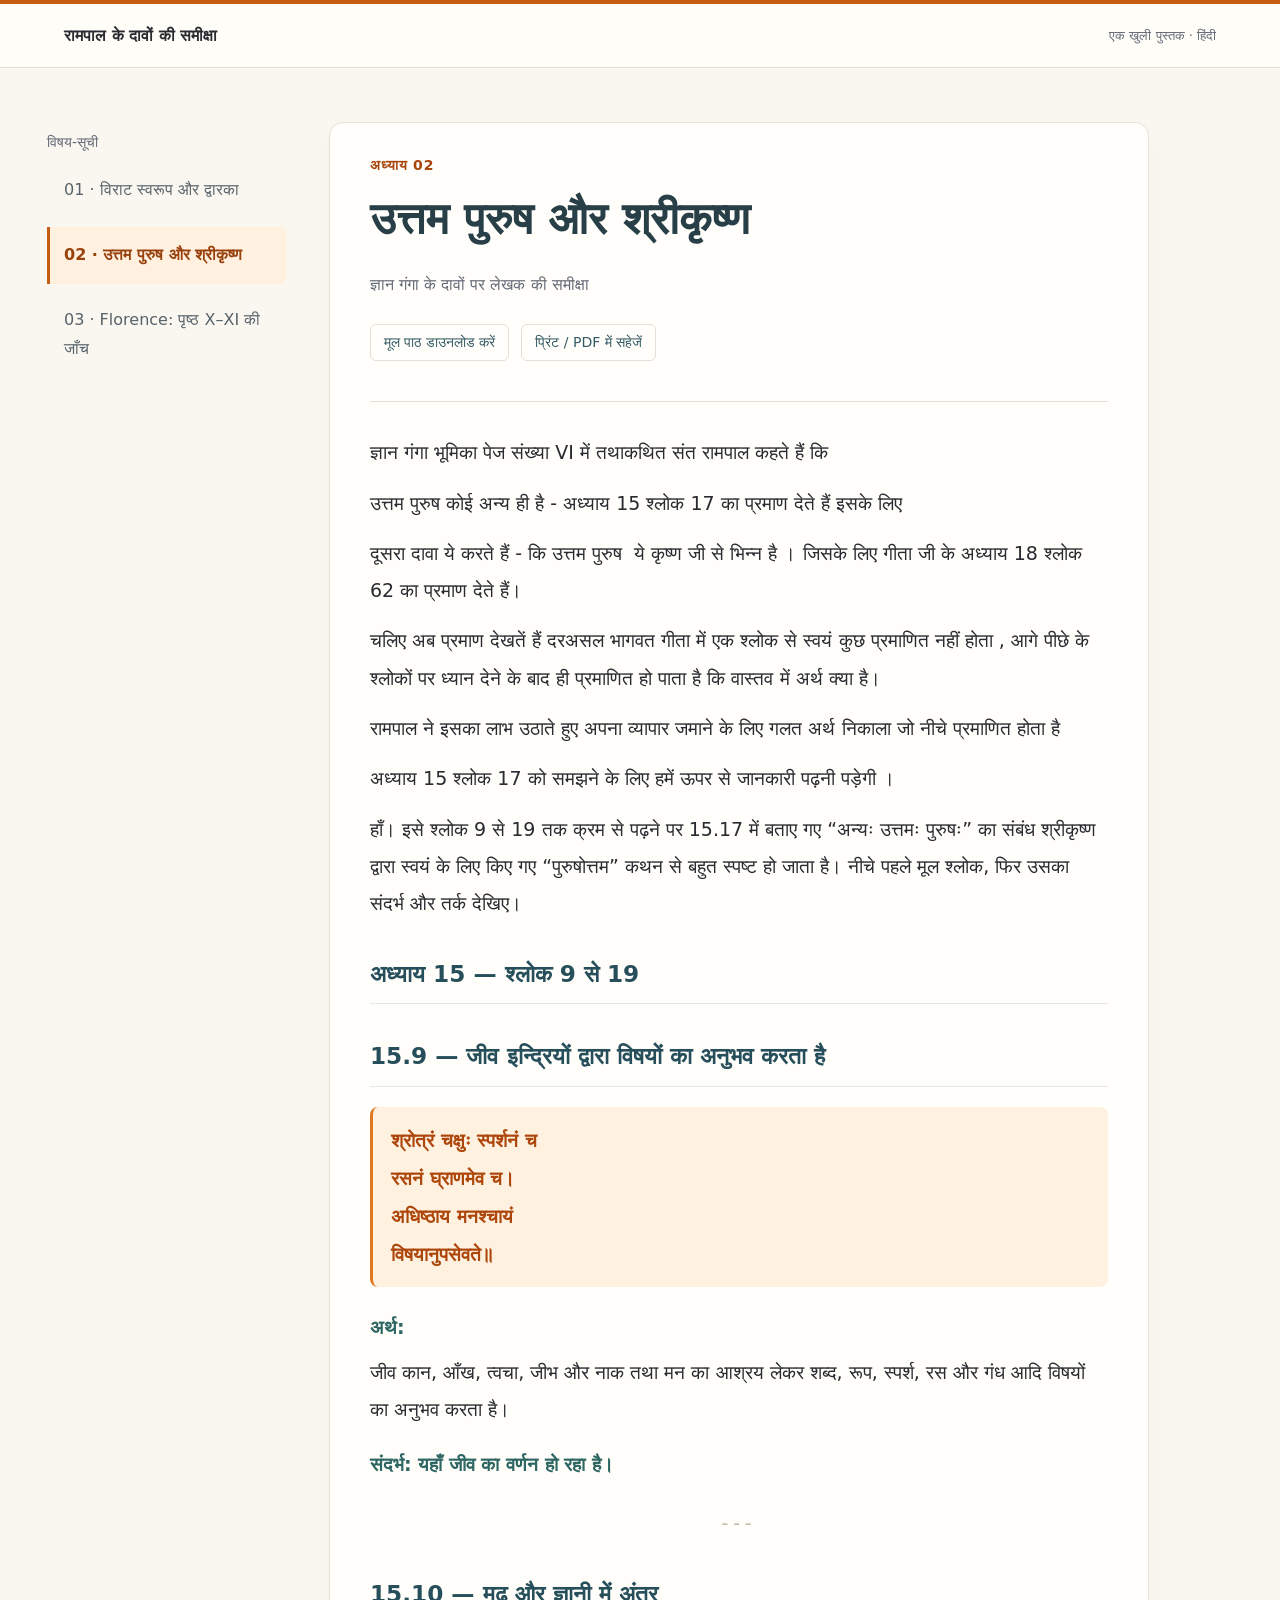
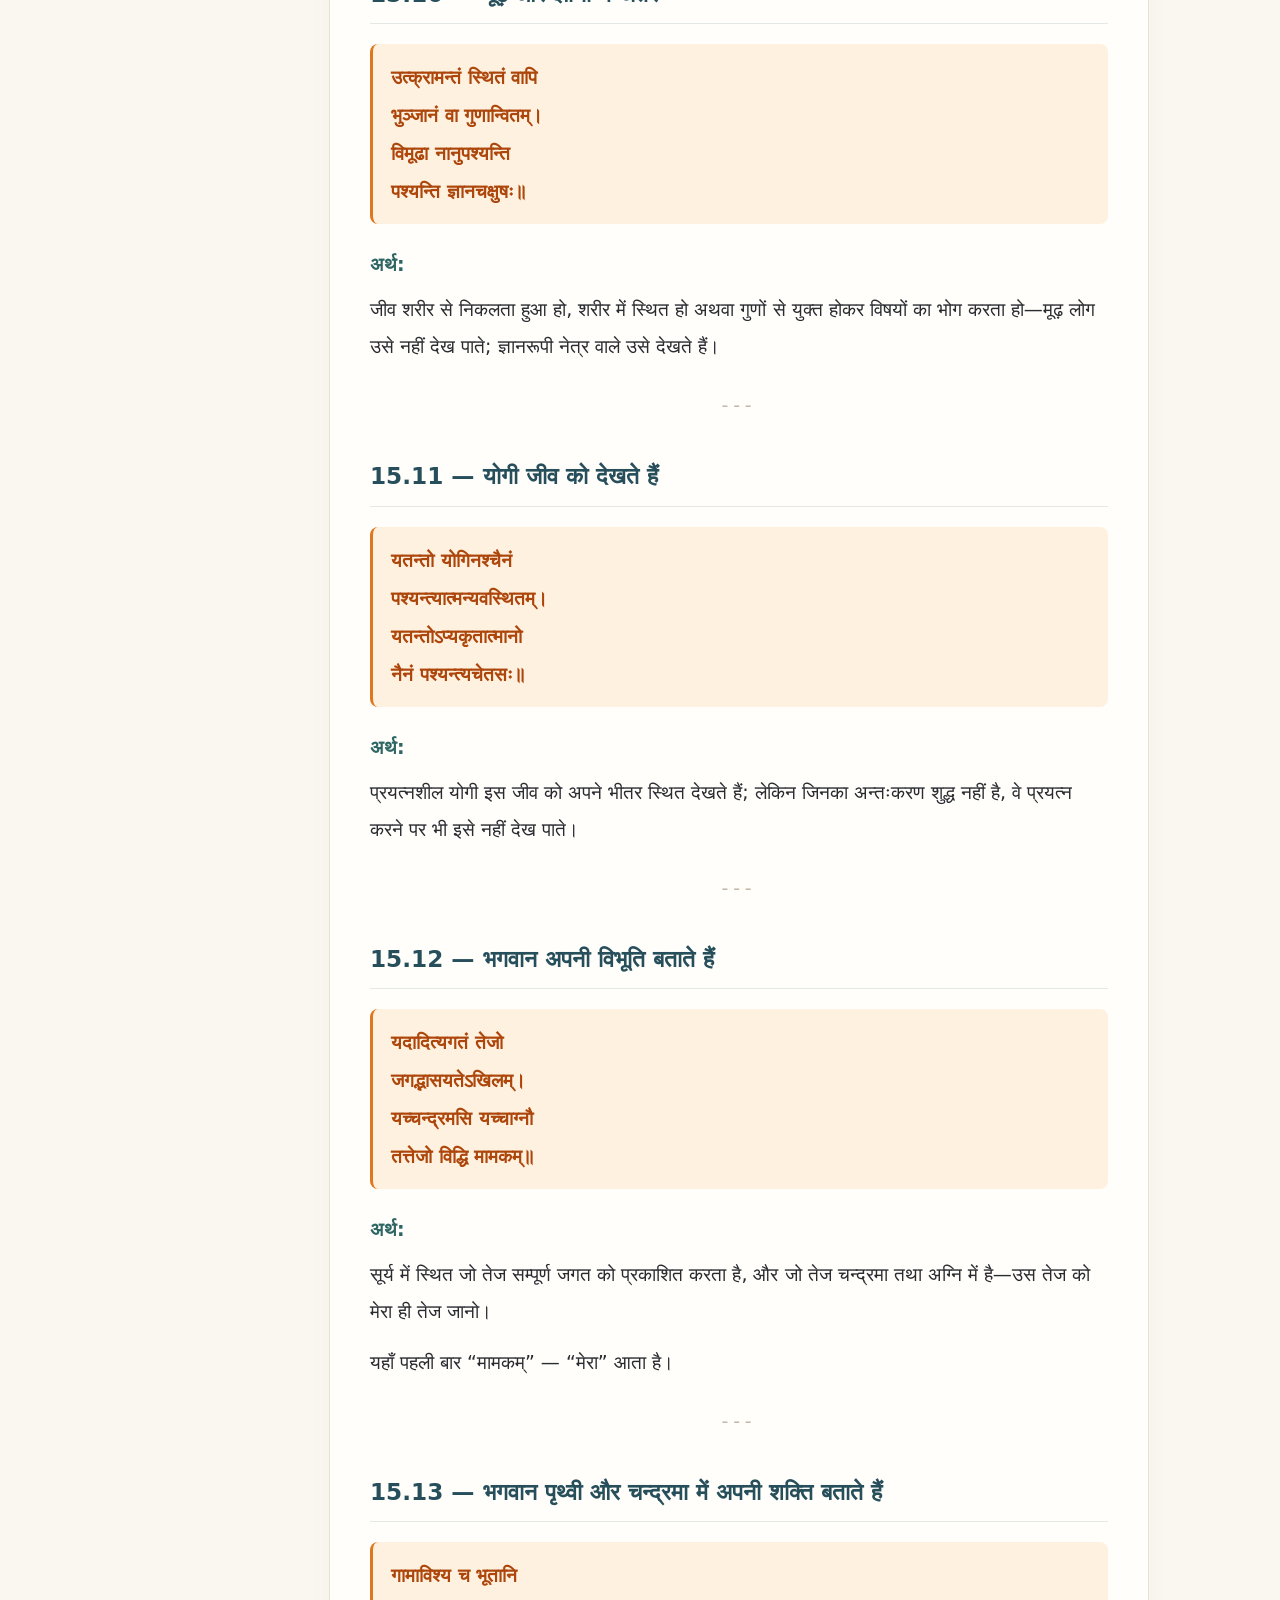
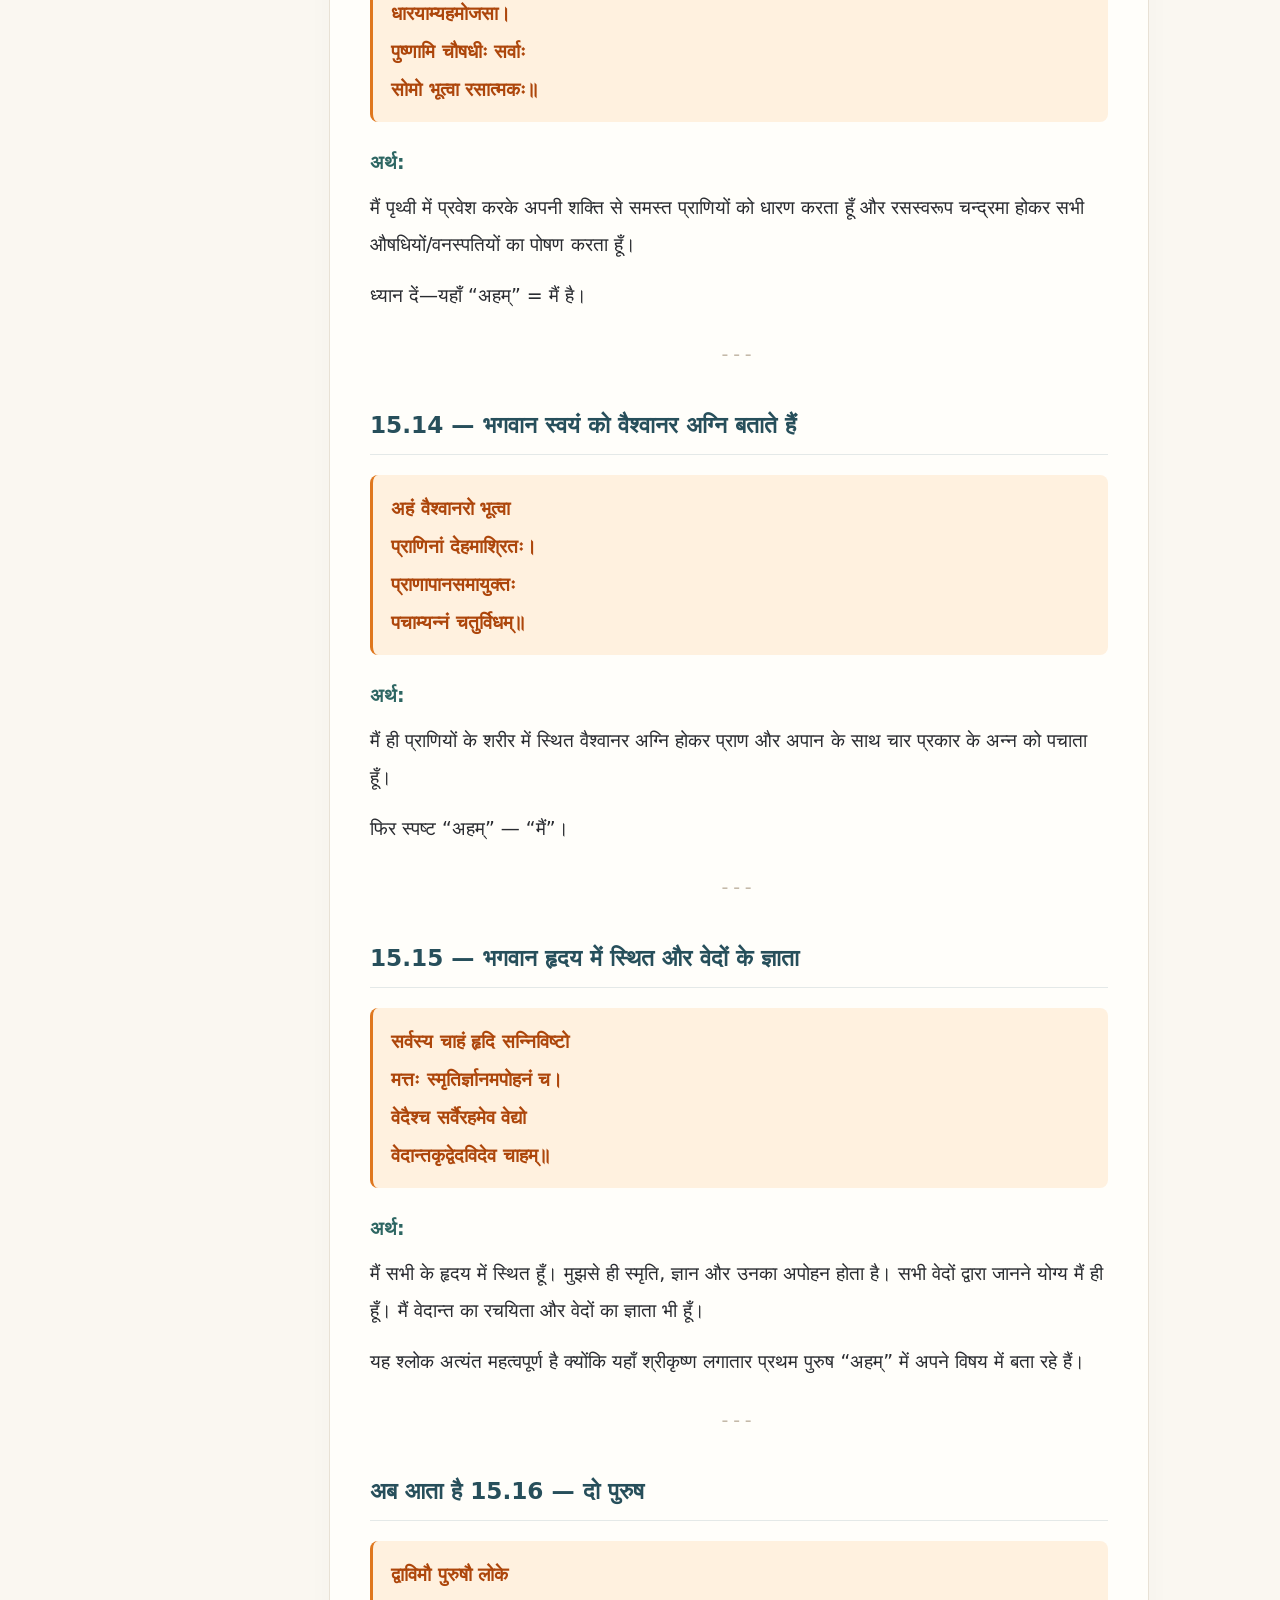
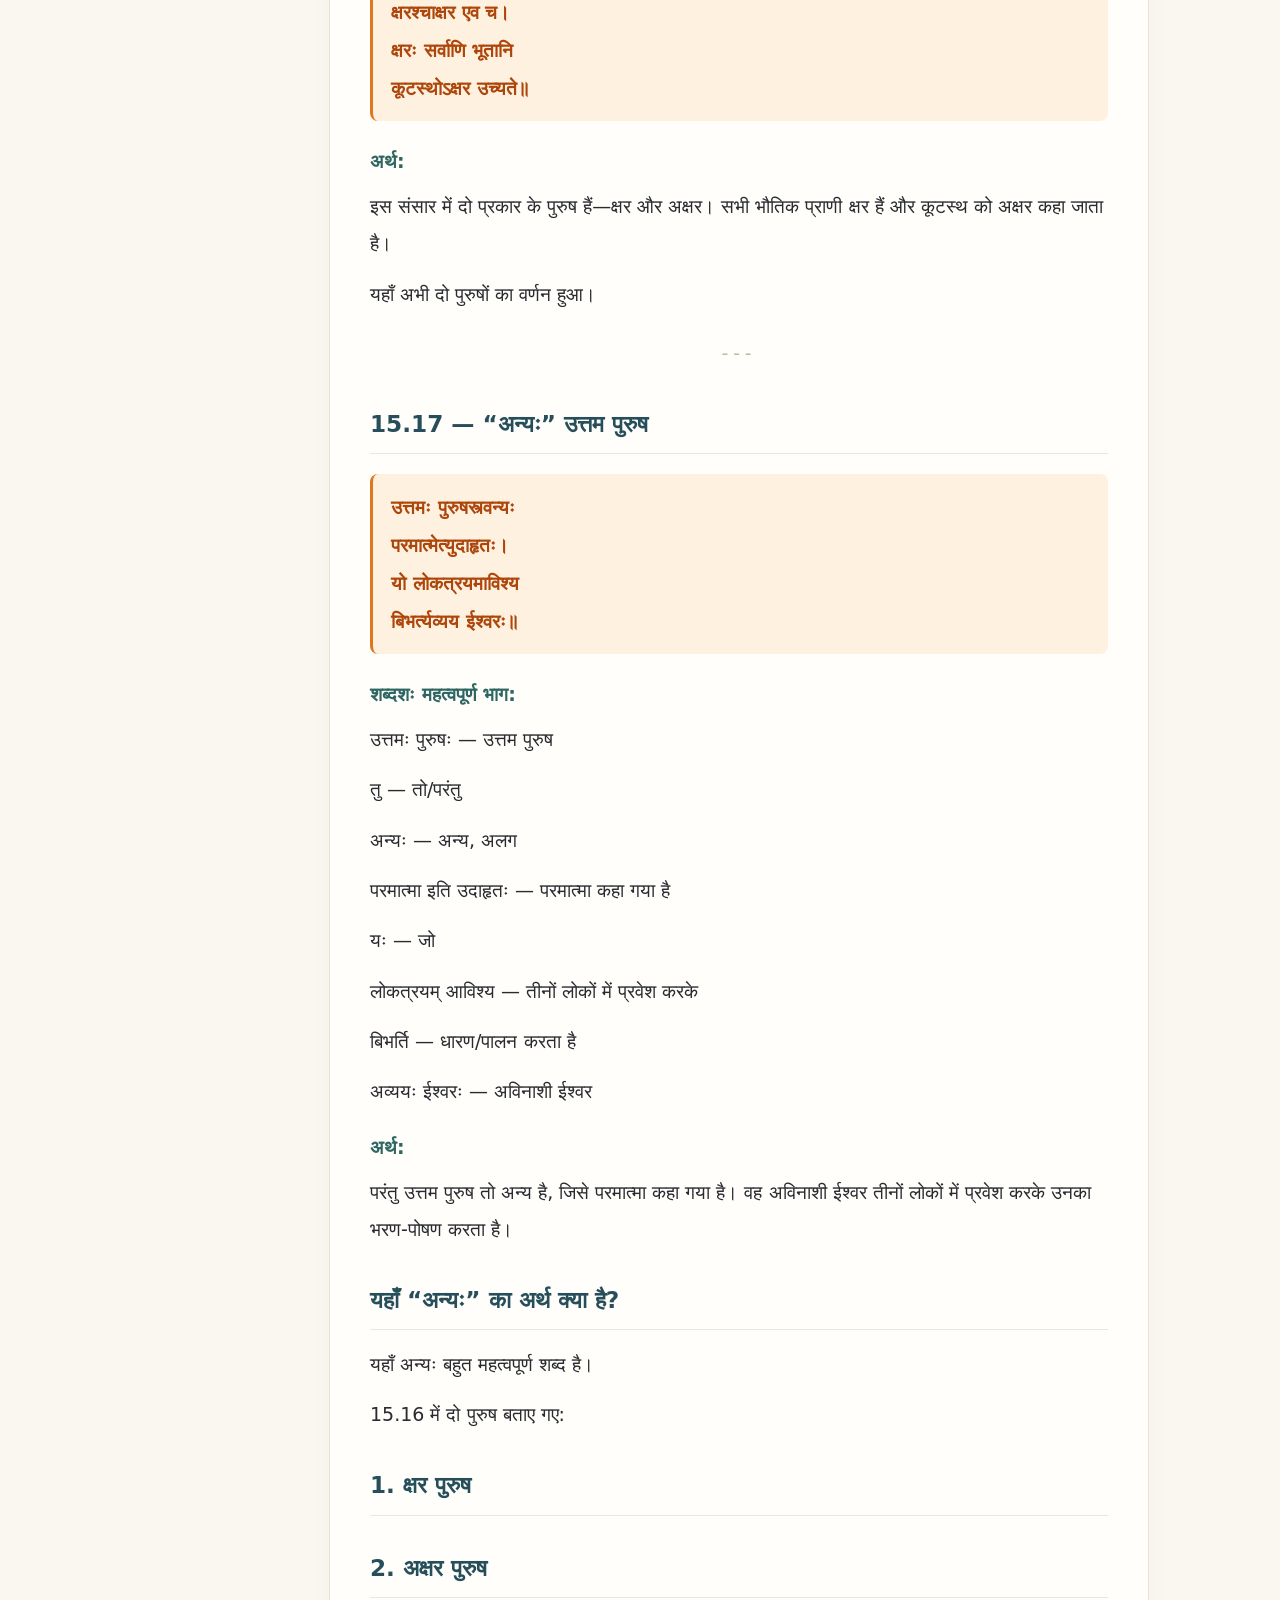
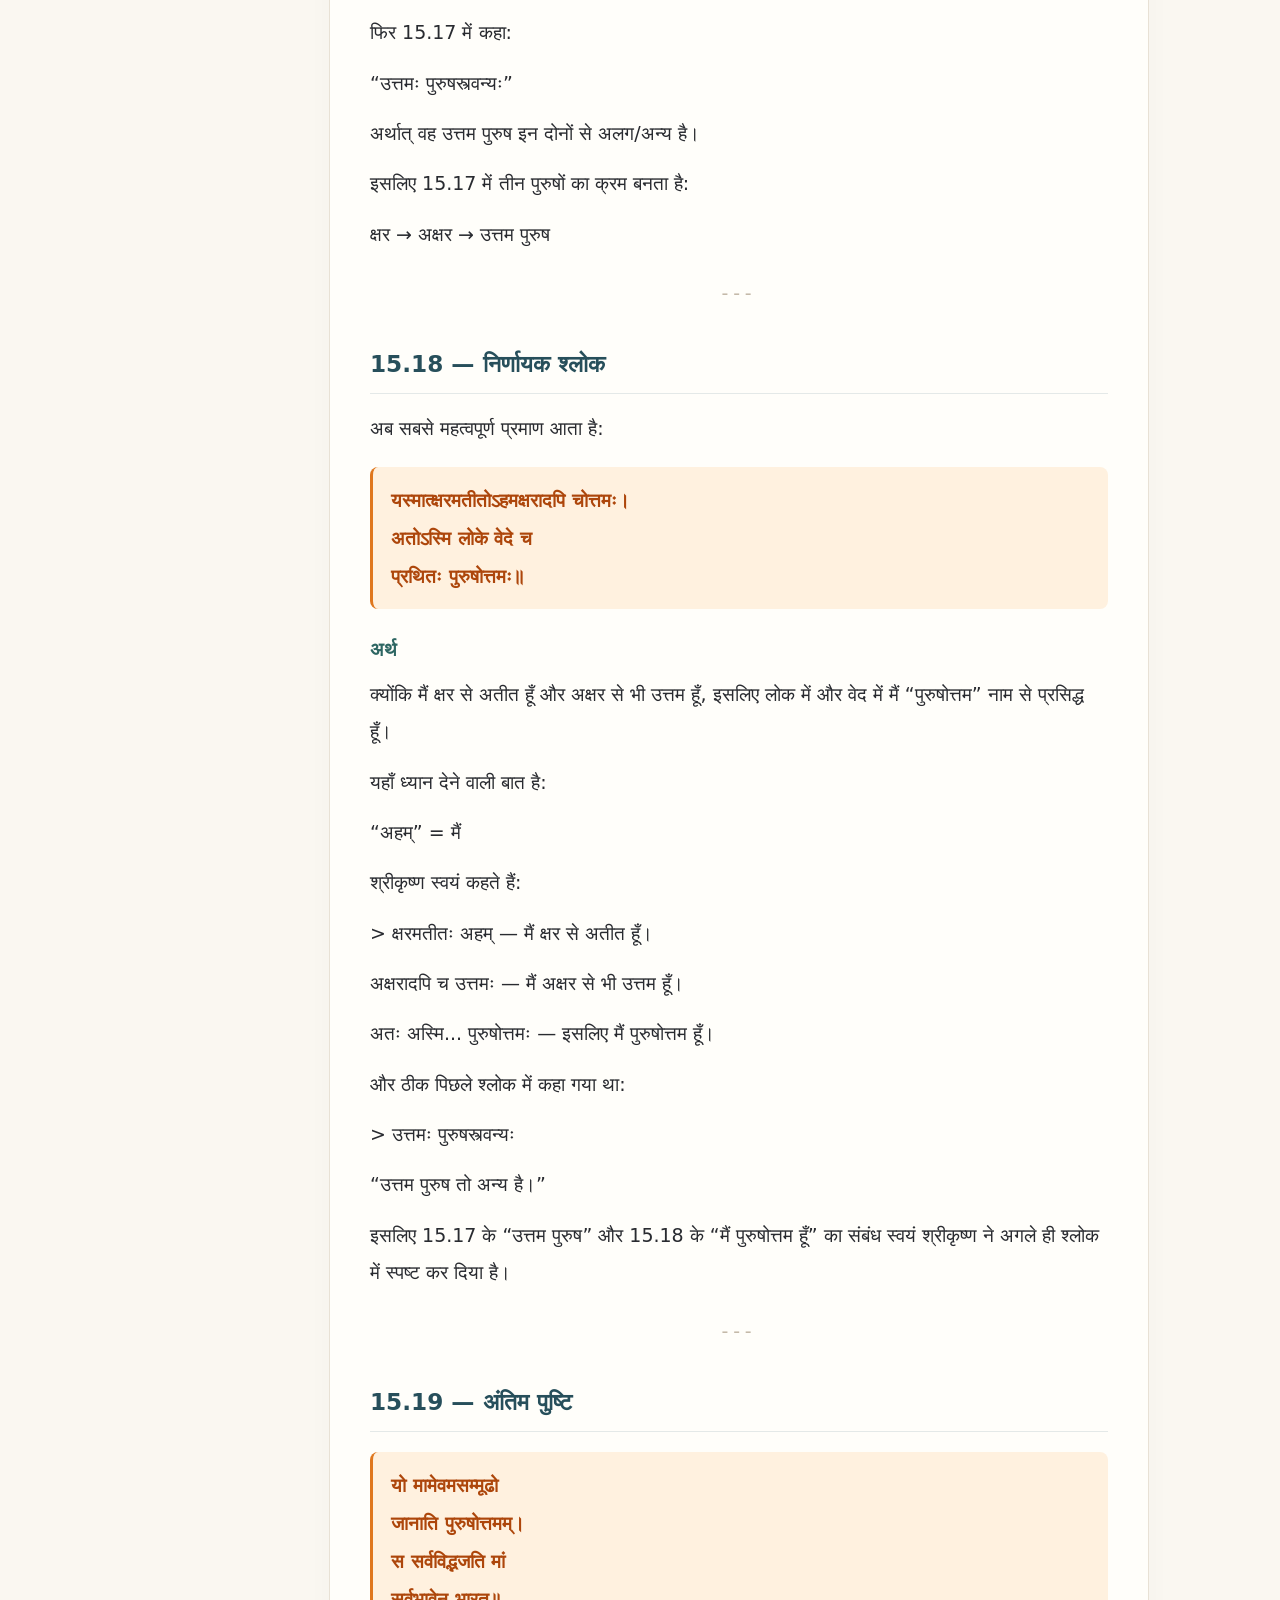
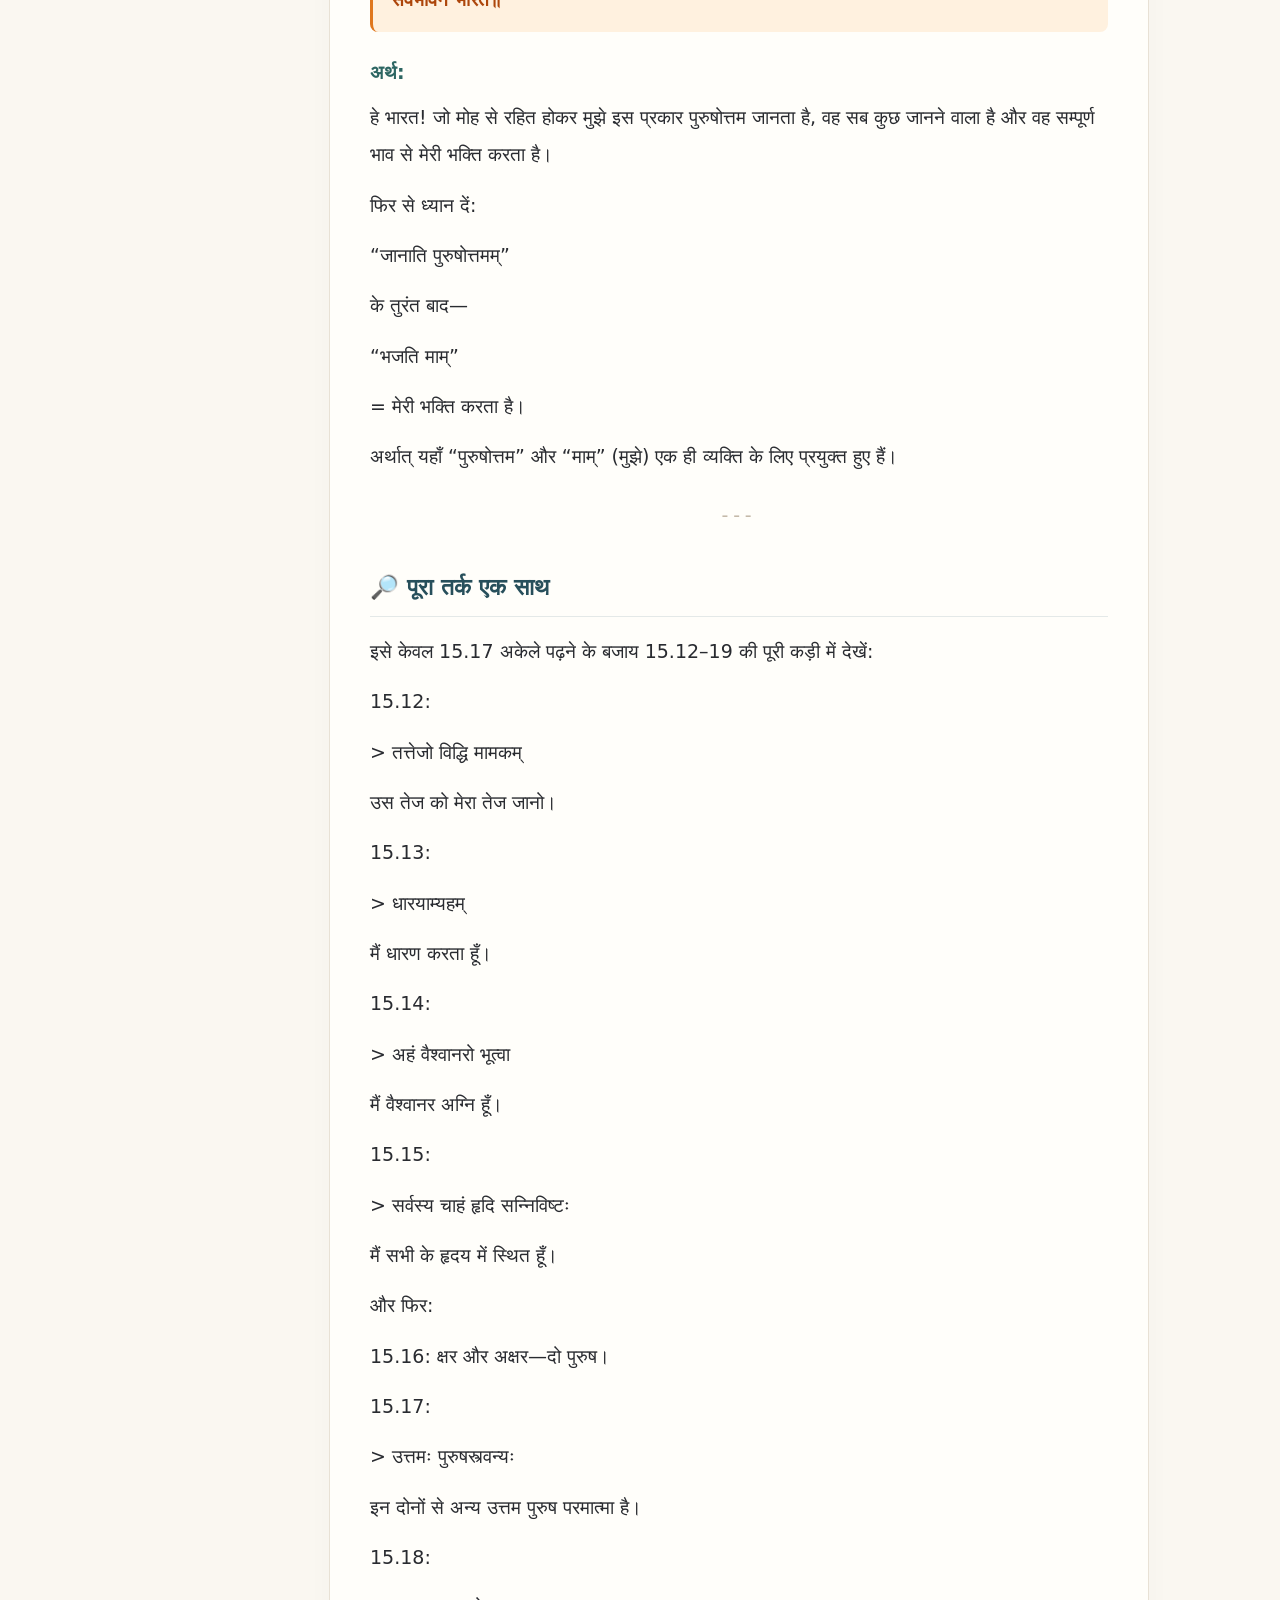
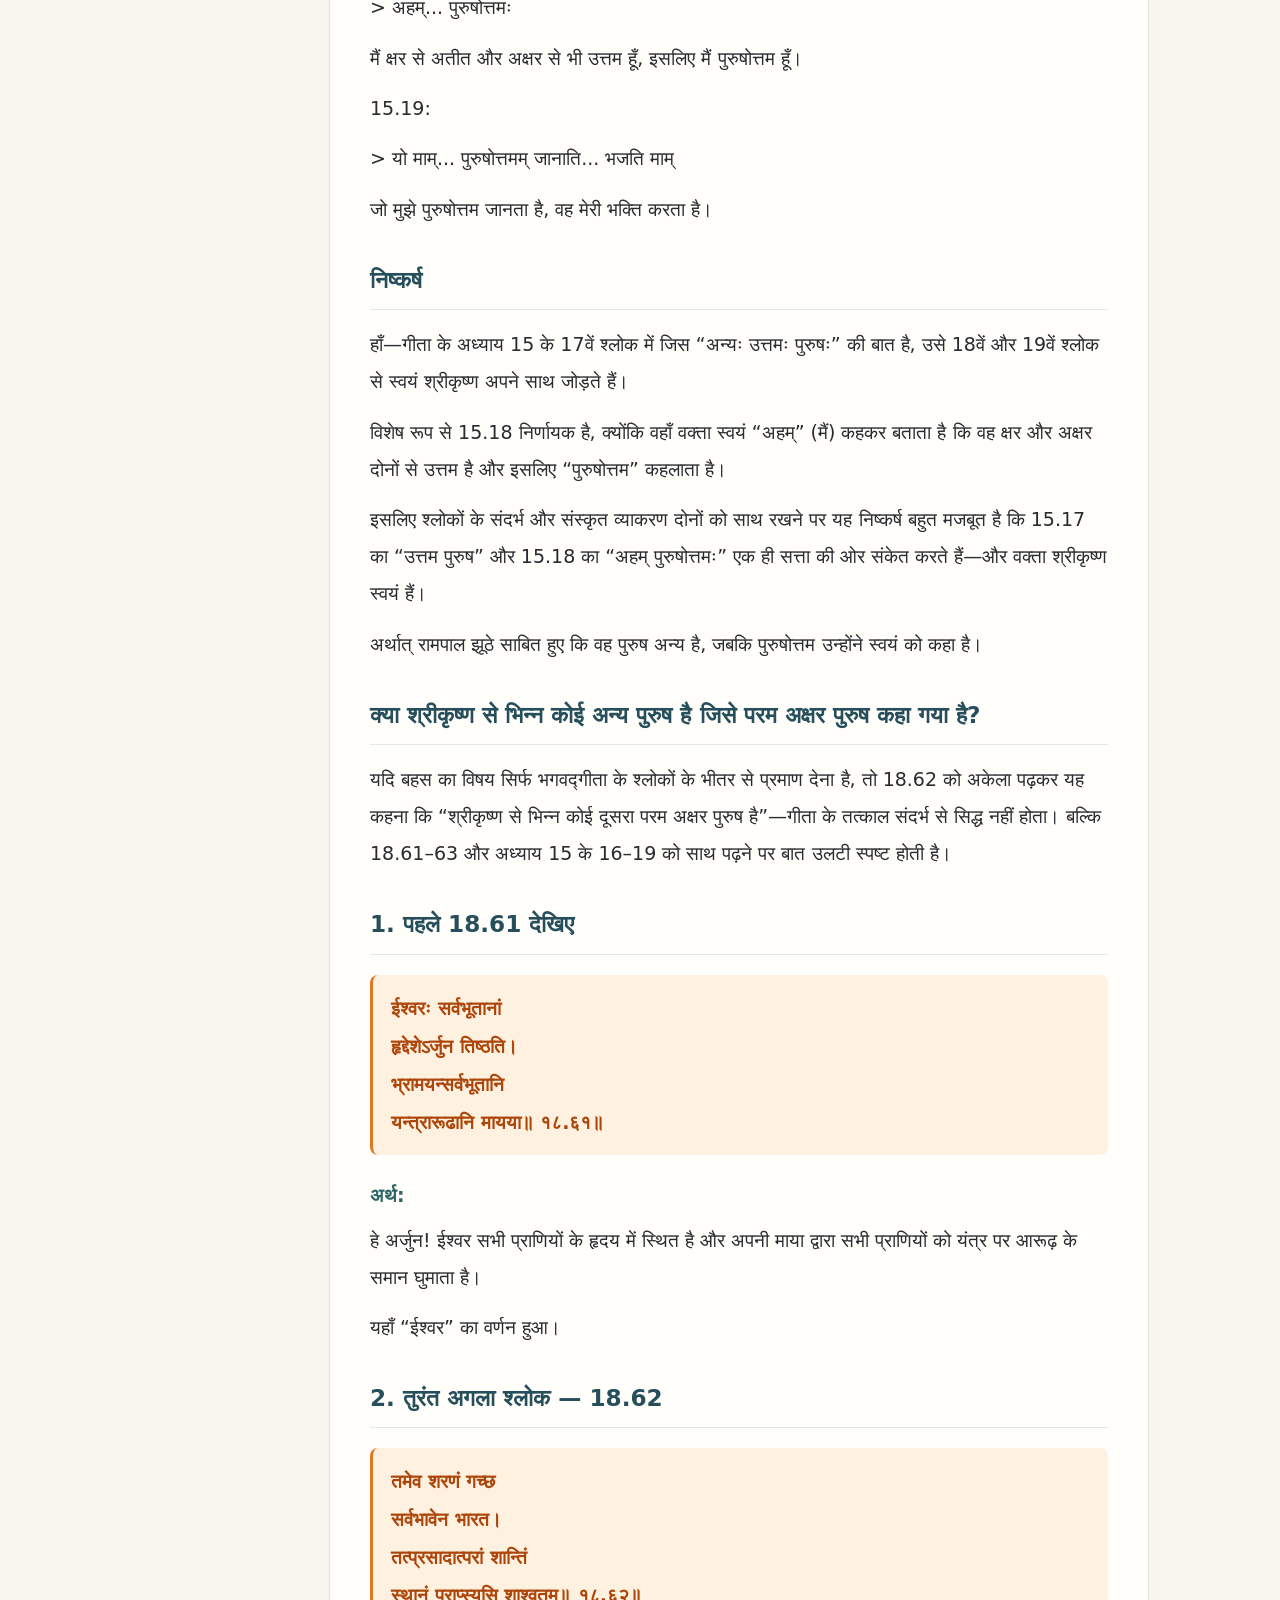
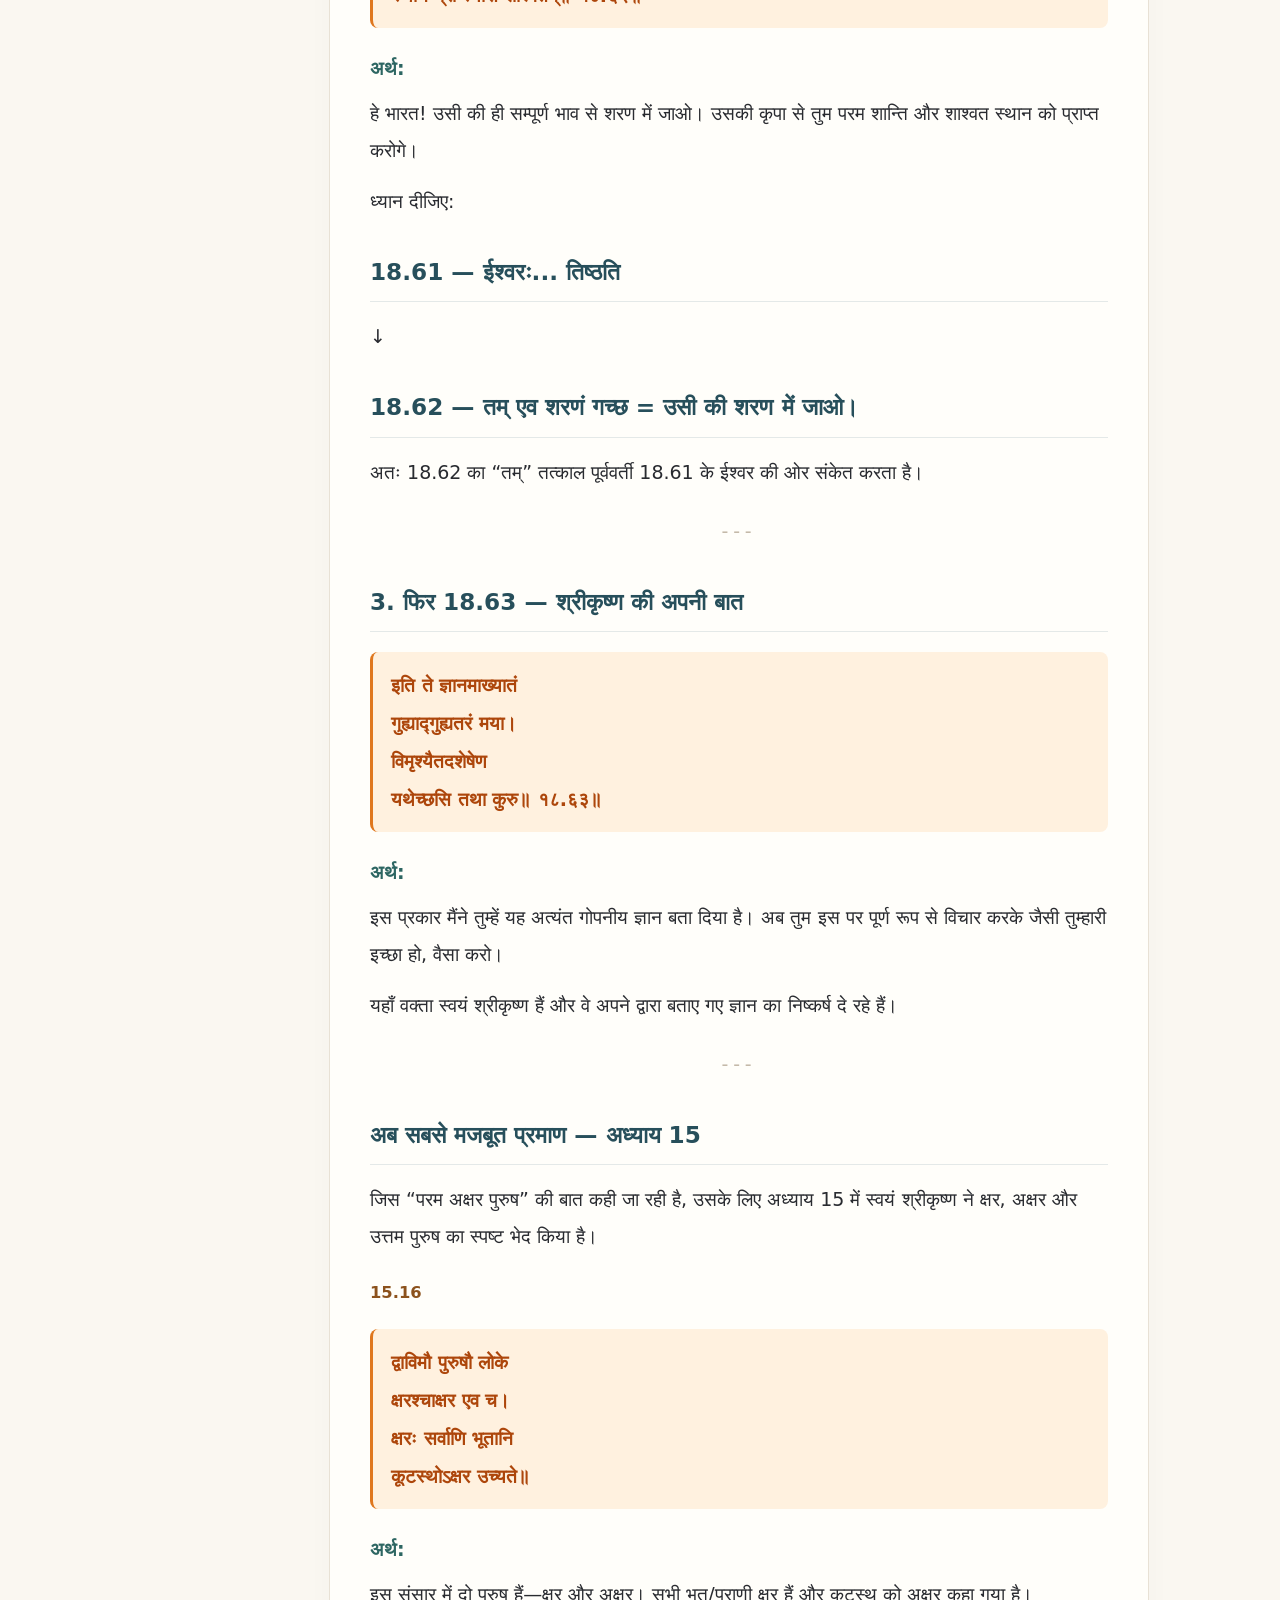
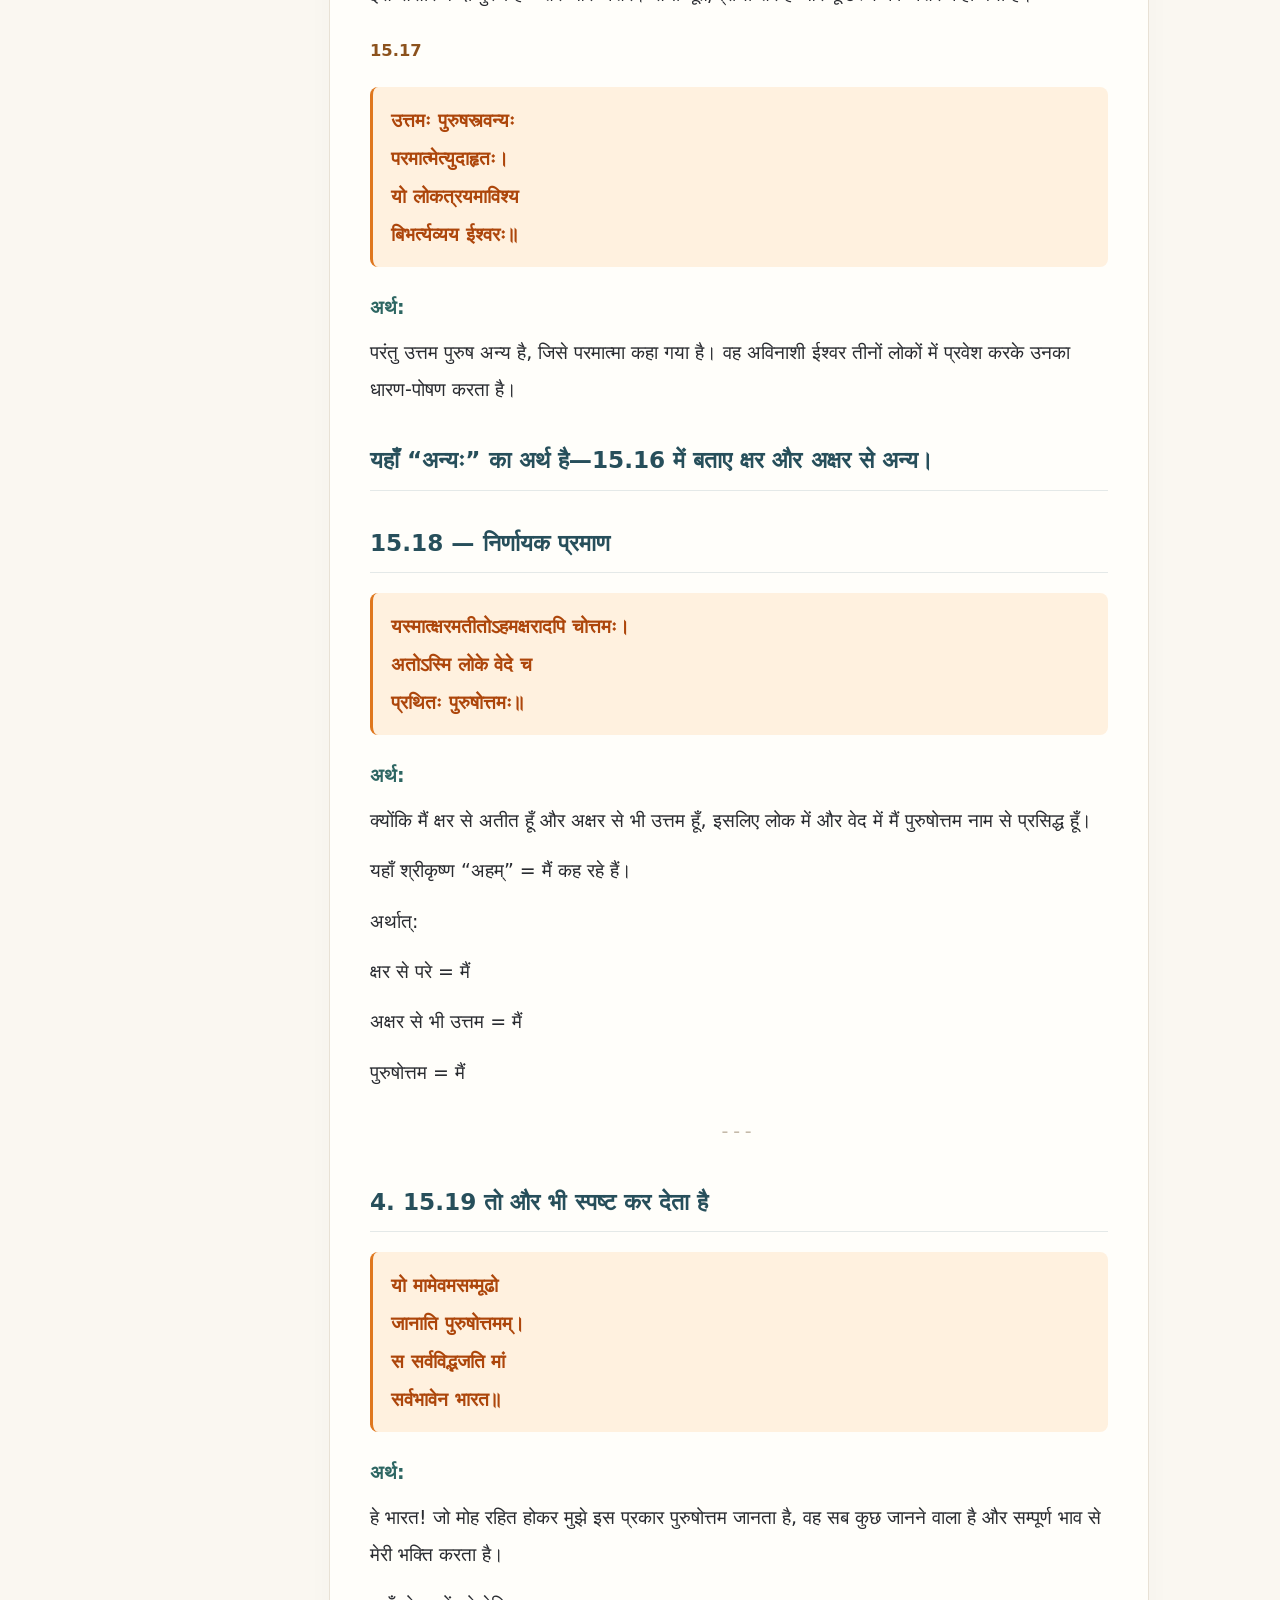
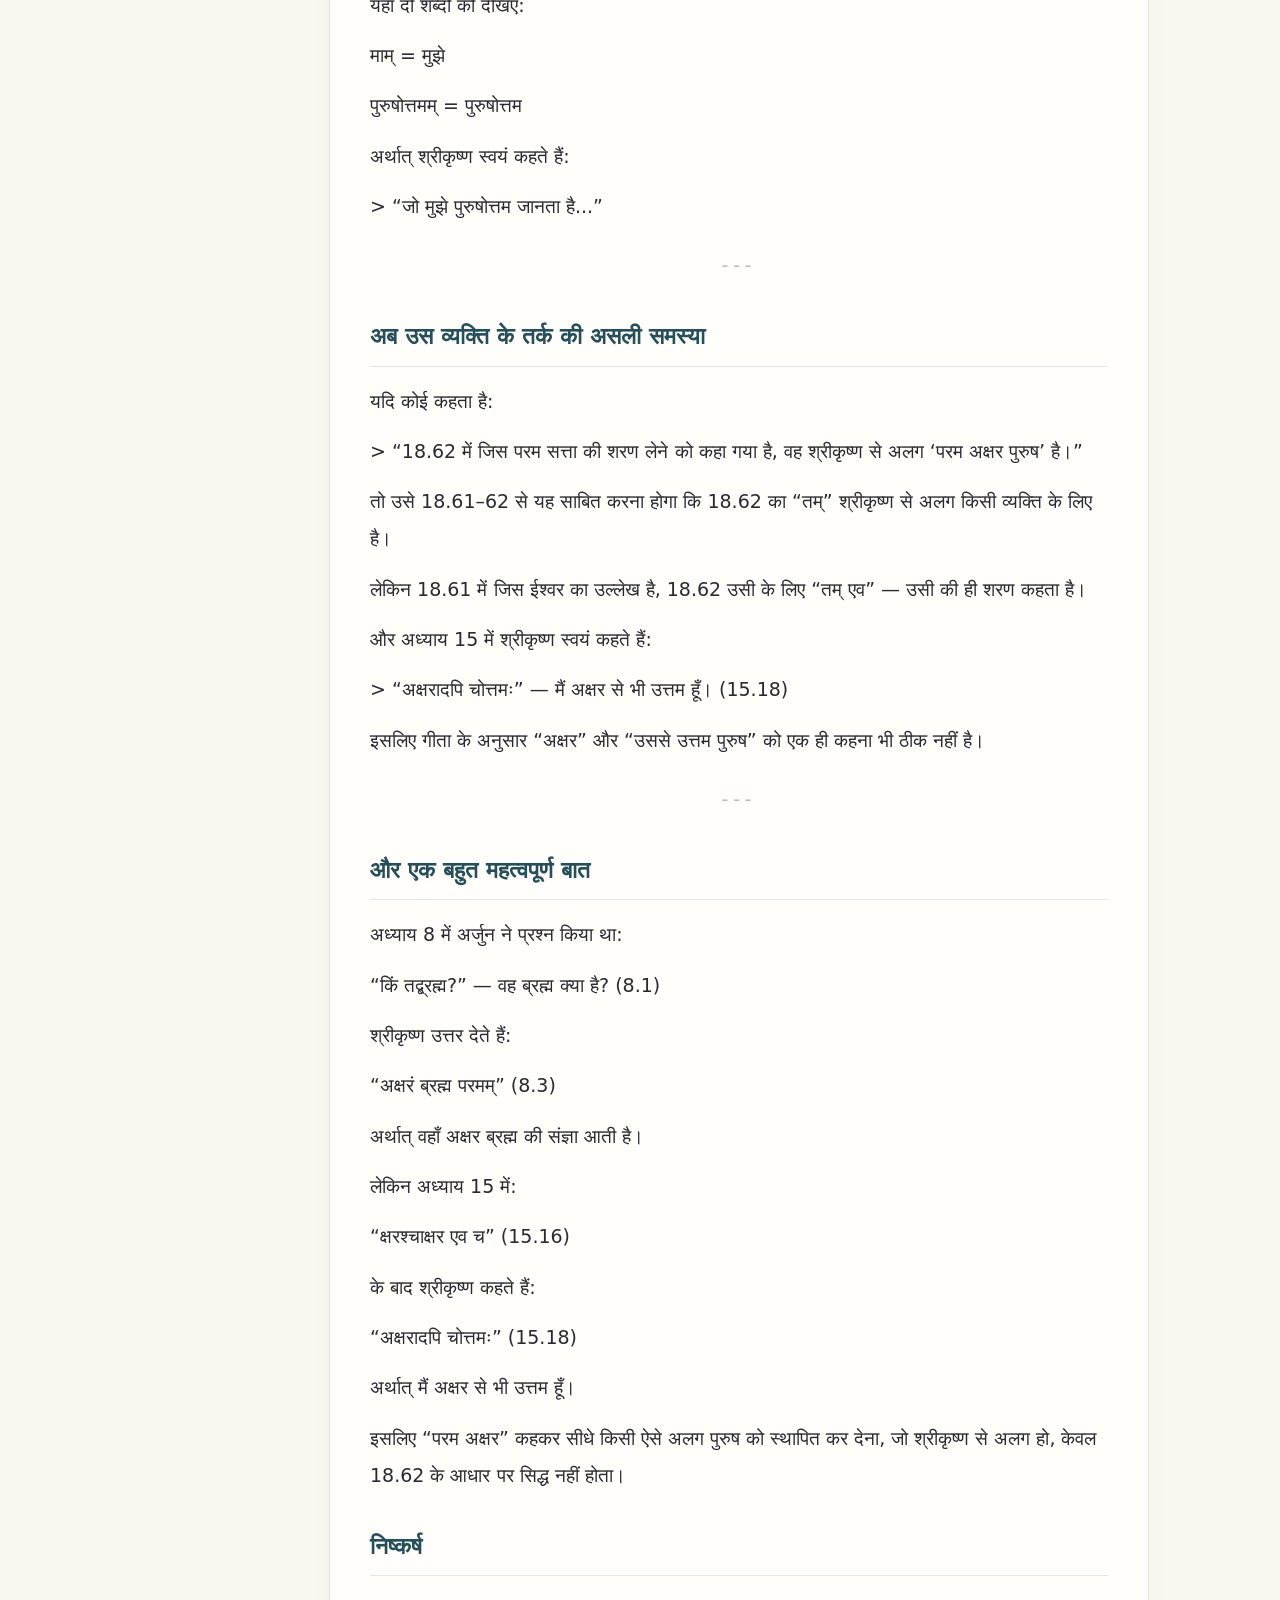
==== commit 9f639e3d: "Publish sourced review of Florence claims on Gyan Ganga pages X and XI" ====
--- a/chapter-02.html
+++ b/chapter-02.html
@@ -21,7 +21,7 @@
 <body>
 <header><a href="./">रामपाल के दावों की समीक्षा</a><span class="tag">एक खुली पुस्तक · हिंदी</span></header>
 <div class="layout">
-<aside aria-label="अध्याय सूची"><h2>विषय-सूची</h2><nav><a href="index.html#chapter">01 · विराट स्वरूप और द्वारका</a><a href="chapter-02.html#chapter" aria-current="page">02 · उत्तम पुरुष और श्रीकृष्ण</a></nav></aside>
+<aside aria-label="अध्याय सूची"><h2>विषय-सूची</h2><nav><a href="index.html#chapter">01 · विराट स्वरूप और द्वारका</a><a href="chapter-02.html#chapter" aria-current="page">02 · उत्तम पुरुष और श्रीकृष्ण</a><a href="chapter-03.html#chapter">03 · Florence: पृष्ठ X–XI की जाँच</a></nav></aside>
 <main id="chapter">
 <div class="eyebrow">अध्याय 02</div>
 <h1>उत्तम पुरुष और श्रीकृष्ण</h1>
@@ -561,7 +561,7 @@
 <span class="prose-line">नारायण ही कृष्ण हैं और नर ही अर्जुन हैं; वे एक ही आत्मा के दो रूपों में प्रकट हुए हैं। �</span>
 <span class="prose-line">Swaveda</span>
 <span class="prose-line">यह आपके प्रश्न के लिए बहुत महत्वपूर्ण प्रमाण है, क्योंकि यहाँ केवल “कृष्ण महान हैं” नहीं कहा गया, बल्कि नारायण की पहचान कृष्ण के साथ की गई है।</span></article>
-<footer><a href="index.html#chapter">← पिछला अध्याय: विराट स्वरूप और द्वारका</a><br><br><a href="#chapter">↑ अध्याय के आरंभ में जाएँ</a></footer>
+<footer><a href="chapter-03.html#chapter">अगला अध्याय: Florence की भविष्यवाणी →</a><br><br><a href="index.html#chapter">← पिछला अध्याय: विराट स्वरूप और द्वारका</a><br><br><a href="#chapter">↑ अध्याय के आरंभ में जाएँ</a></footer>
 </main>
 </div>
 </body>
--- a/reading.css
+++ b/reading.css
@@ -18,4 +18,5 @@
 .separator{display:block;color:#c4b9a9;text-align:center;margin:22px 0;letter-spacing:.25em}
 .summary{display:block;background:#edf4ee;border-left:3px solid #66836b;padding:15px 18px;margin:24px 0;font-weight:600}
 @media(max-width:800px){.layout{padding:22px 14px;gap:18px}main{padding:25px 20px;border-radius:10px}article{font-size:18px}h1{font-size:29px}.verse-line{padding-left:12px;padding-right:9px}aside h2{margin-top:0}}
-@media print{main{border:0;box-shadow:none;padding:0}article{font-size:12pt}.verse-line{color:#ad460b;break-inside:avoid}.section-heading{break-after:avoid}}+@media print{main{border:0;box-shadow:none;padding:0}article{font-size:12pt}.verse-line{color:#ad460b;break-inside:avoid}.section-heading{break-after:avoid}}
+.research-report p{margin:0 0 1.1em}.research-report a{color:#285d74;text-decoration:underline;text-underline-offset:3px}.research-report li{margin-bottom:.7em}.research-report ul{padding-left:1.4em}.research-report figure{margin:28px 0}.research-report img{max-width:100%;height:auto;border:1px solid var(--line);border-radius:8px}.research-report figcaption{font-size:14px;color:var(--muted)}.research-report .summary p:last-child{margin-bottom:0}
